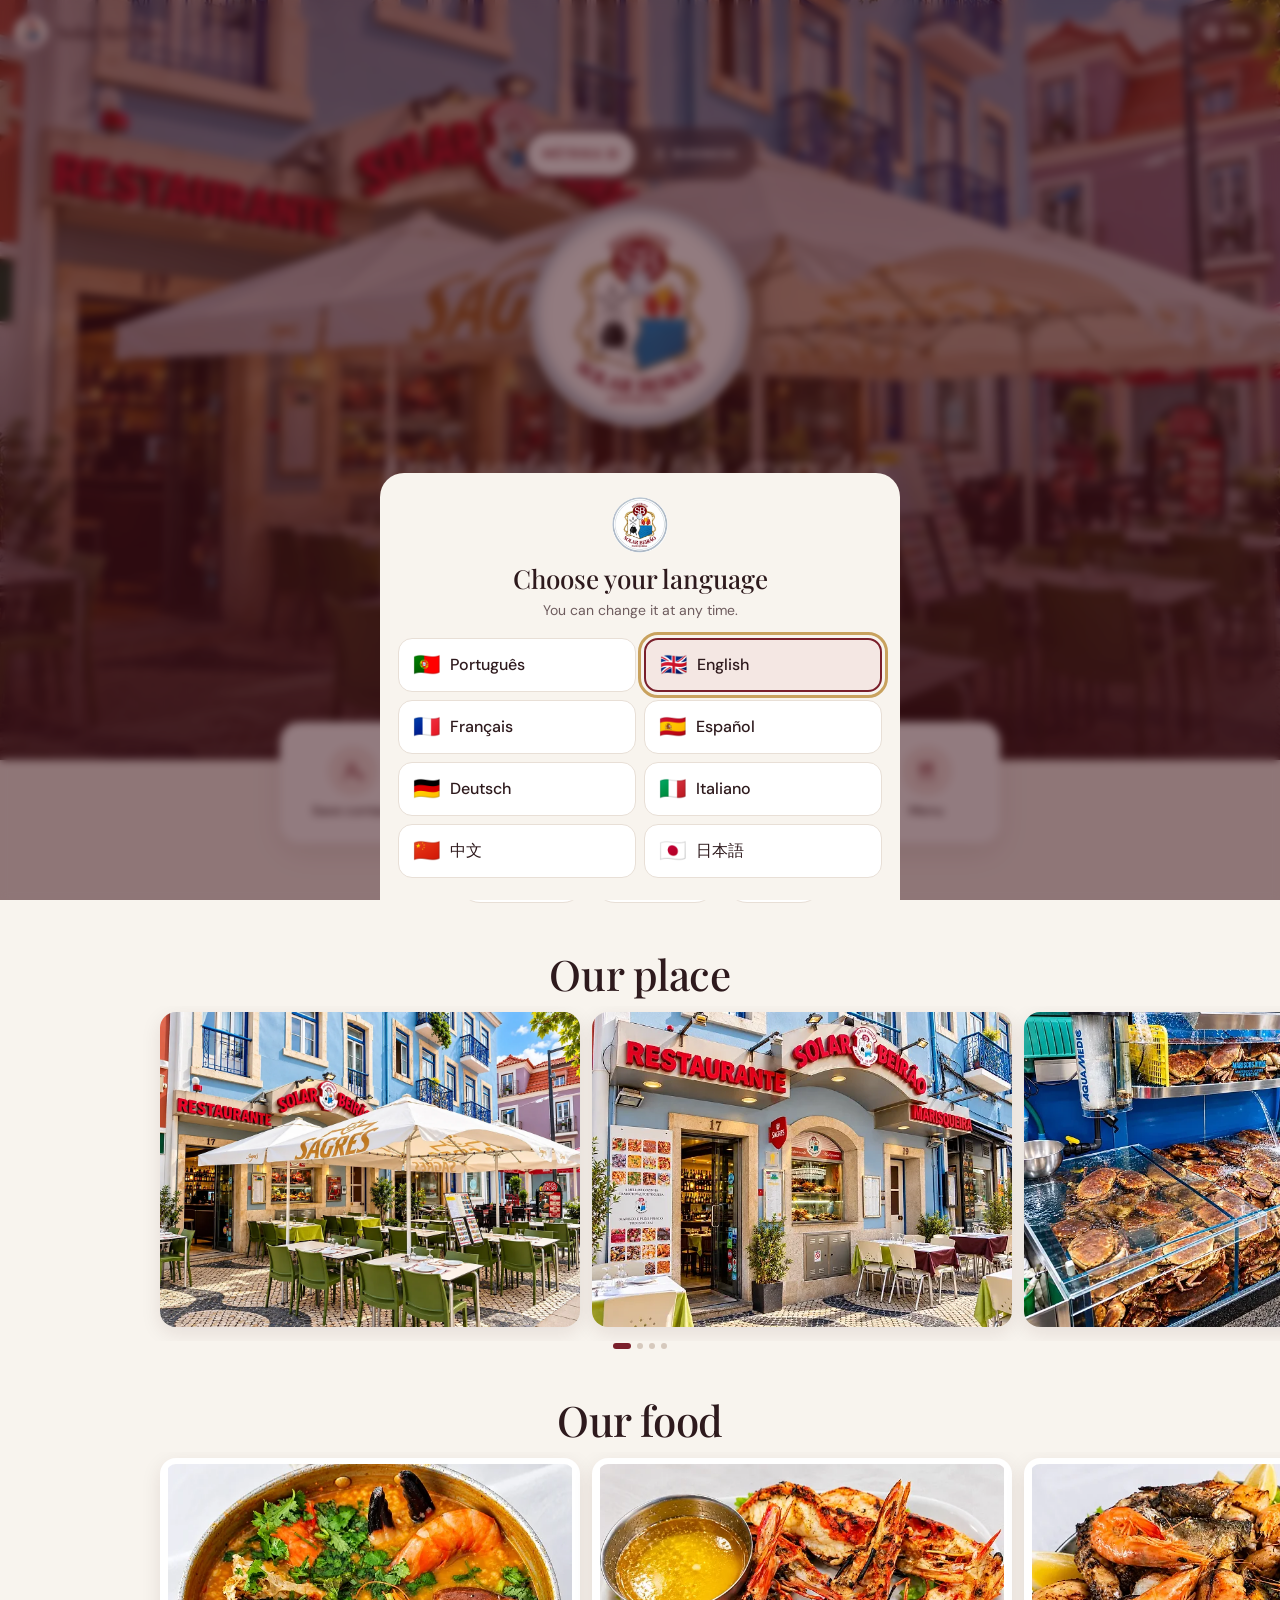
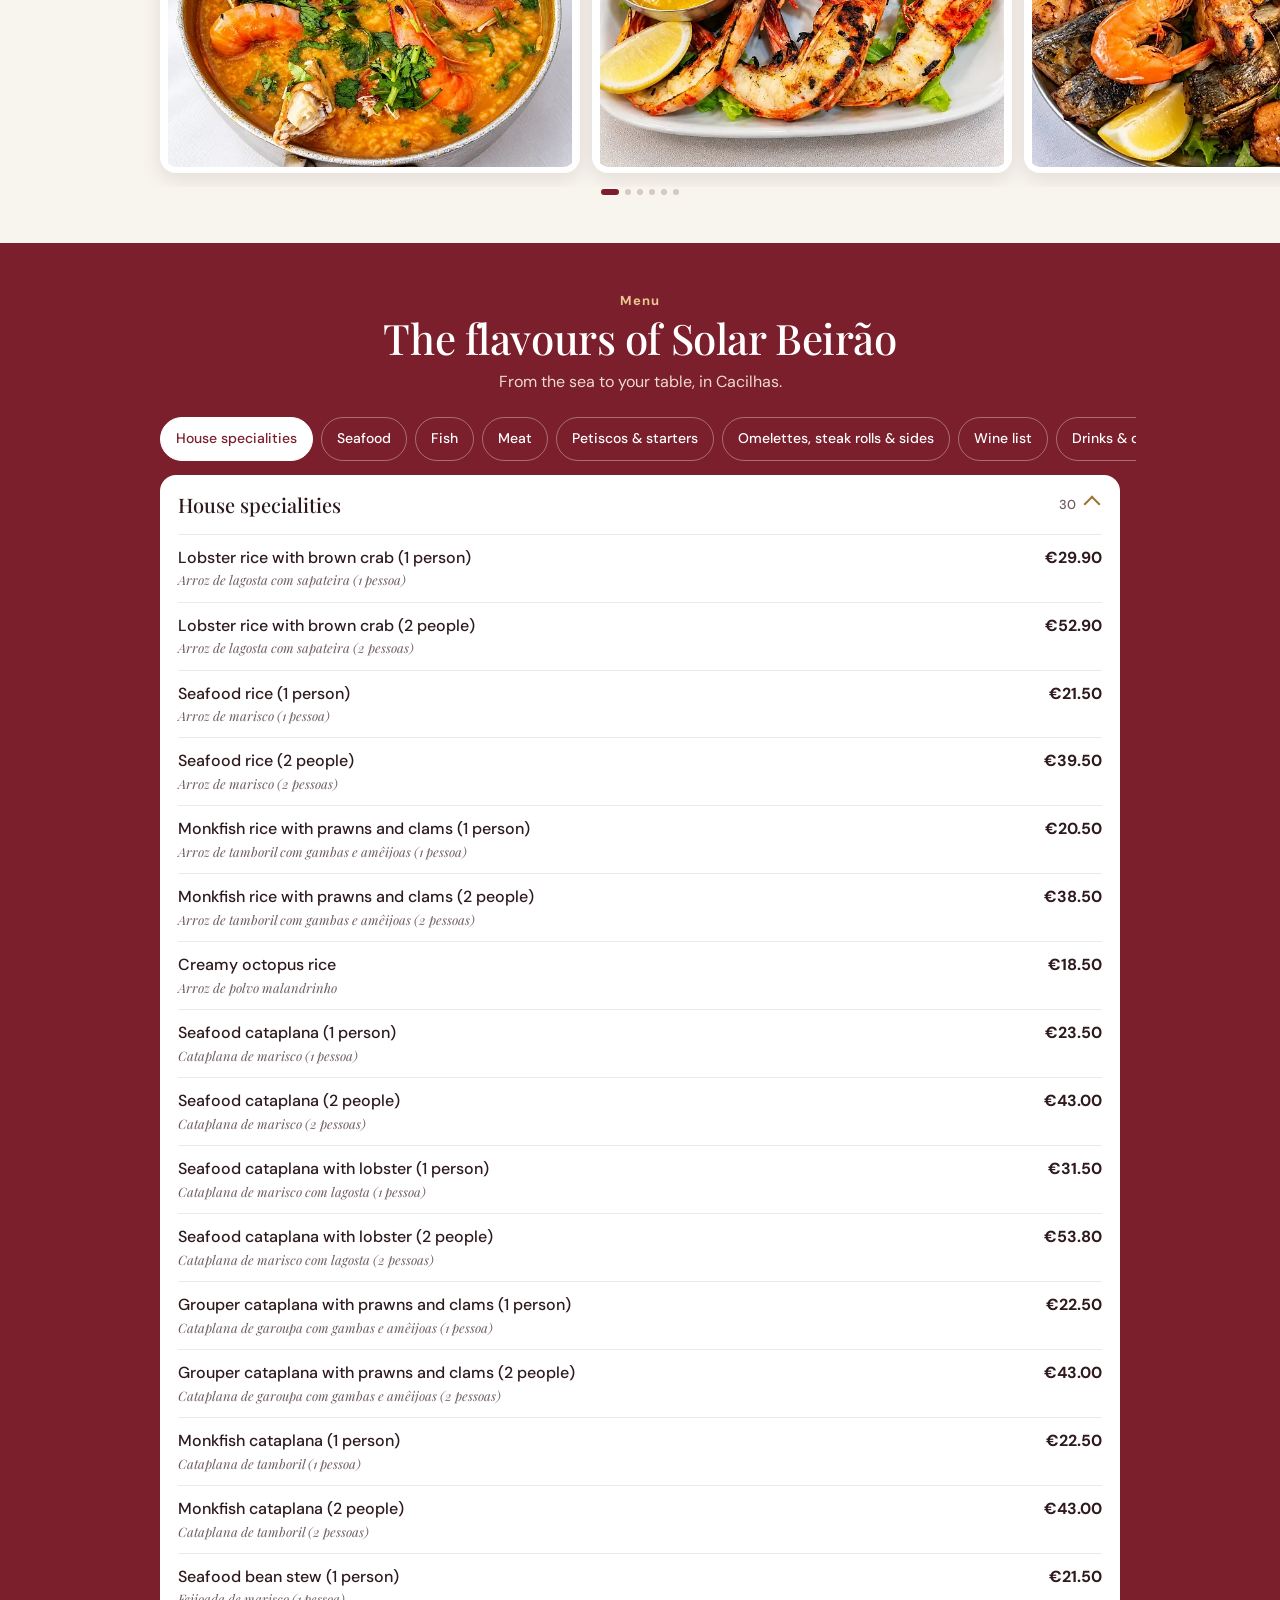
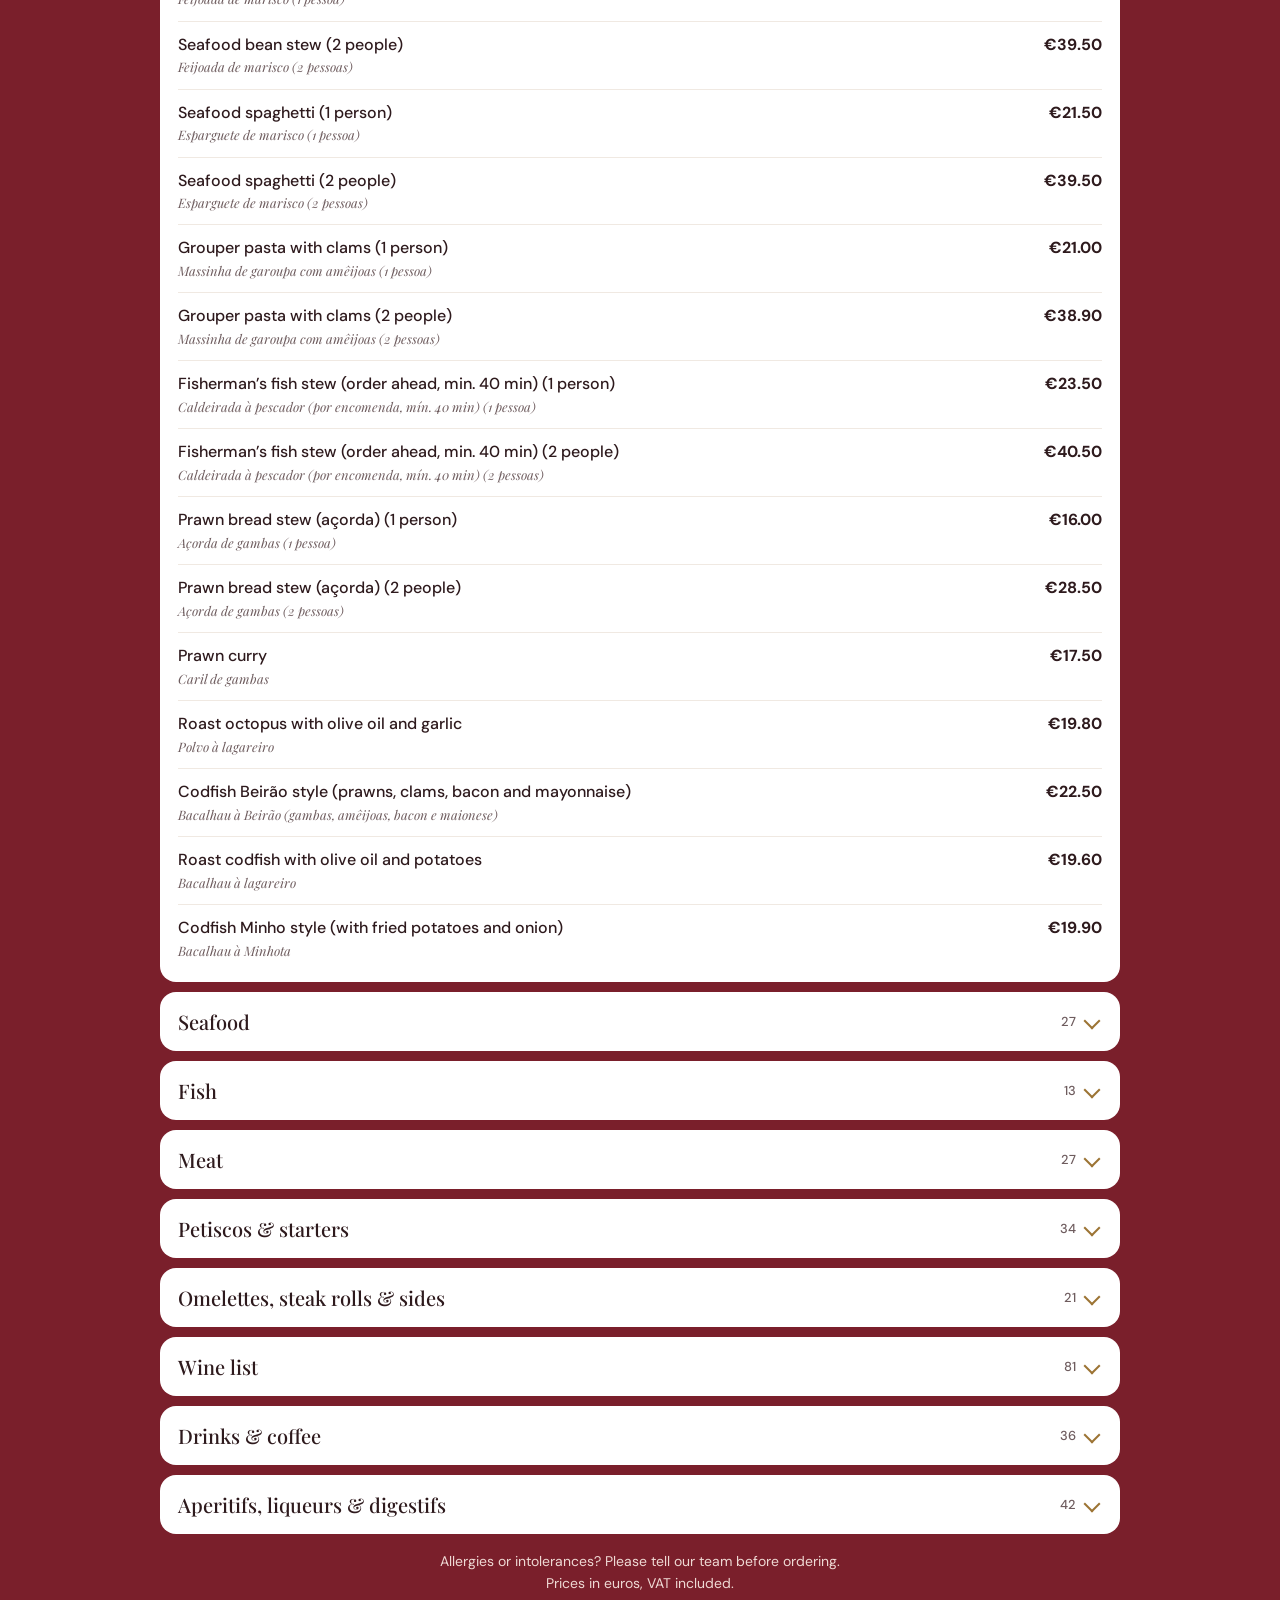
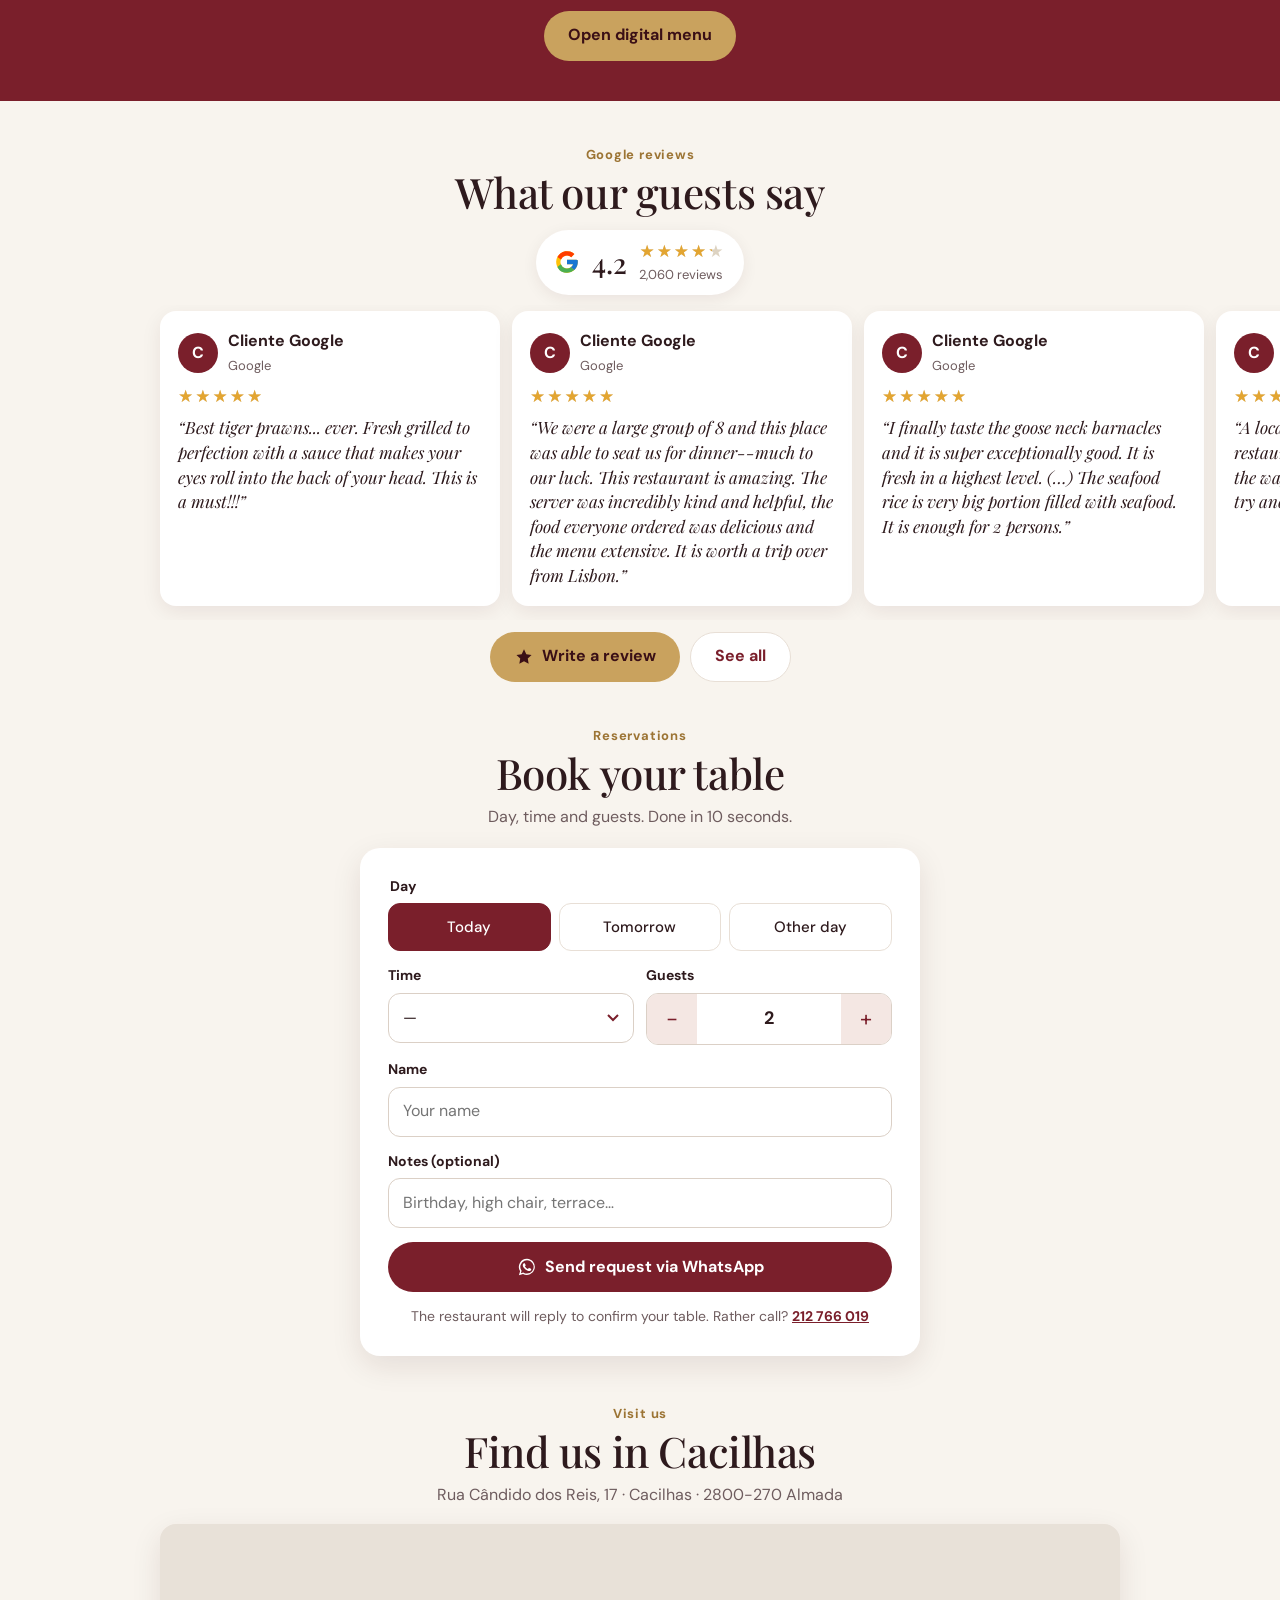
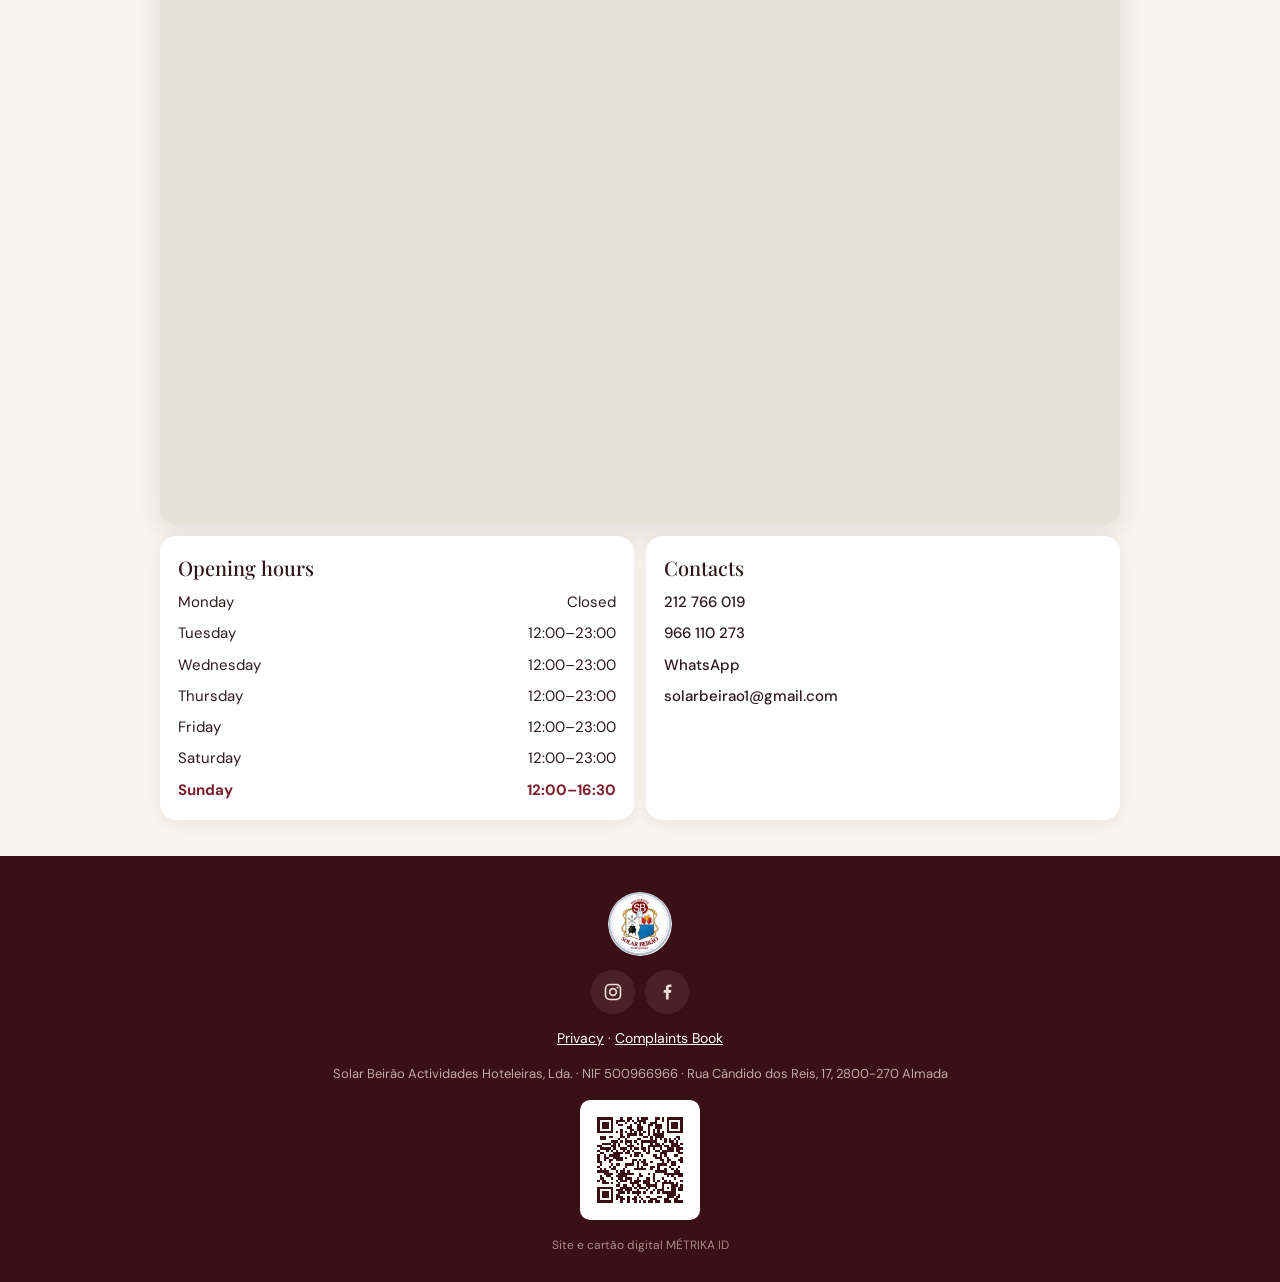
==== index.html @ 70c16598 "MÉTRIKA ID Business final: alergénios validados pelo dono, tradução automática, pro-config, razão so" ====
<!doctype html>
<html lang="pt">
<head>
<meta charset="utf-8">
<meta name="viewport" content="width=device-width,initial-scale=1,viewport-fit=cover">
<meta name="theme-color" content="#7a1f2b">
<title>Solar Beirão Marisqueira · Cacilhas</title>
<meta name="description" content="Solar Beirão Marisqueira em Cacilhas: ementa em 8 línguas, reservas, horário, avaliações e como chegar.">
<link rel="canonical" href="https://solarbeirao-metrikaid.vercel.app/">
<meta name="robots" content="noindex">
<meta property="og:type" content="restaurant.restaurant">
<meta property="og:title" content="Solar Beirão Marisqueira · Cacilhas">
<meta property="og:description" content="Solar Beirão Marisqueira em Cacilhas: ementa em 8 línguas, reservas, horário, avaliações e como chegar.">
<meta property="og:url" content="https://solarbeirao-metrikaid.vercel.app/">
<meta property="og:image" content="https://solarbeirao-metrikaid.vercel.app/og.jpg">
<meta property="og:image:width" content="1200"><meta property="og:image:height" content="630">
<meta name="twitter:card" content="summary_large_image">
<script type="application/ld+json">{"@context":"https://schema.org","@type":"Restaurant","name":"Solar Beirão Marisqueira","url":"https://solarbeirao-metrikaid.vercel.app","image":"https://solarbeirao-metrikaid.vercel.app/og.jpg","logo":"https://solarbeirao-metrikaid.vercel.app/icon-512.png","telephone":"+351212766019","email":"solarbeirao1@gmail.com","servesCuisine":["Portuguese","Seafood"],"priceRange":"€€","address":{"@type":"PostalAddress","streetAddress":"Rua Cândido dos Reis, 17","addressLocality":"Almada","postalCode":"2800-270","addressCountry":"PT"},"geo":{"@type":"GeoCoordinates","latitude":38.6869225,"longitude":-9.1482377},"hasMenu":"https://solarbeirao-metrikaid.vercel.app/#ementa","acceptsReservations":true,"sameAs":["https://www.instagram.com/solarbeirao/","https://www.facebook.com/SolarBeiraoRestaurante/"]}</script>
<link rel="icon" href="favicon-32.png" sizes="32x32">
<link rel="apple-touch-icon" href="apple-touch-icon.png">
<link rel="preload" href="assets/fonts/playfair-display-latin-500-normal.woff2" as="font" type="font/woff2" crossorigin>
<link rel="preload" href="assets/fonts/dm-sans-latin-400-normal.woff2" as="font" type="font/woff2" crossorigin>
<link rel="preload" href="assets/img/espaco-esplanada-1200.webp" as="image" media="(min-width: 641px)">
<link rel="preload" href="assets/img/espaco-esplanada-640.webp" as="image" media="(max-width: 640px)">
<link rel="preconnect" href="https://dnwijjgefcxurdffabyq.supabase.co" crossorigin>
<link rel="stylesheet" href="styles.css">
</head>
<body>
<a class="skip" href="#ementa">Ementa</a>

<header class="topbar" id="topbar">
  <a class="topbar-brand" href="#topo" aria-label="Solar Beirão"><img src="assets/img/logo-200.webp" alt="" width="34" height="34"><span data-bind="nome">Solar Beirão</span></a>
  <button class="lang-btn" id="langBtn" type="button" aria-haspopup="dialog"><svg viewBox="0 0 24 24" aria-hidden="true"><circle cx="12" cy="12" r="9"/><path d="M3 12h18M12 3c2.6 2.6 3.8 5.6 3.8 9S14.6 18.4 12 21M12 3C9.4 5.6 8.2 8.6 8.2 12s1.2 6.4 3.8 9"/></svg><span id="langCode">PT</span></button>
</header>

<main id="topo">
  <section class="hero" id="hero">
    <picture class="hero-bg">
      <source media="(max-width: 640px)" srcset="assets/img/espaco-esplanada-640.webp">
      <img src="assets/img/espaco-esplanada-1200.webp" alt="" fetchpriority="high">
    </picture>
    <div class="hero-in">
      <img class="hero-logo" src="assets/img/logo-400.webp" srcset="assets/img/logo-400.webp 1x, assets/img/logo-600.webp 2x" alt="Solar Beirão Marisqueira" width="200" height="200">
      <h1 class="hero-slogan" data-t-obj="slogan">Marisco e peixe fresco todos os dias.</h1>
      <p class="hero-type" data-t-obj="tipo"></p>
      <p class="status" id="status" hidden></p>
      <div class="hero-cta">
        <a class="btn btn-gold" href="#reservas" data-t="reserve">Reservar mesa</a>
        <a class="btn btn-glass" href="ementa.html" data-menu-link data-t="seeMenu">Ver ementa</a>
      </div>
    </div>
  </section>

  <nav class="actions" id="actions" aria-label="Acesso rápido"></nav>
  <nav class="socials" id="socials" aria-label="Redes"></nav>

  <section class="pro-hoje" id="hoje" hidden aria-live="polite"></section>

  <section class="sec" id="espaco">
    <h2 class="h2" data-t="space">O nosso espaço</h2>
    <div class="rail" data-rail="espaco"></div>
  </section>

  <section class="sec" id="comida">
    <h2 class="h2" data-t="food">A nossa comida</h2>
    <div class="rail rail-food" data-rail="comida"></div>
  </section>

  <section class="menu" id="ementa">
    <div class="wrap">
      <p class="kicker" data-t="menuKicker">Ementa</p>
      <h2 class="h2" id="menuTitle">Os sabores do Solar Beirão</h2>
      <p class="sub" id="menuSub"></p>
      <div class="chips" id="menuChips" role="tablist"></div>
      <div id="menuCats"></div>
      <p class="menu-foot" id="menuFoot"></p>
      <div class="center"><a class="btn btn-gold menu-open" href="ementa.html" data-menu-link><span data-t="openMenu">Abrir ementa digital</span></a></div>
    </div>
  </section>

  <section class="sec" id="avaliacoes">
    <div class="wrap center">
      <p class="kicker" data-t="reviewsKicker">Avaliações Google</p>
      <h2 class="h2" data-t="reviewsTitle">Quem nos visita, conta</h2>
      <div class="score" id="score"></div>
    </div>
    <div class="rail rail-reviews" id="reviews"></div>
    <div class="wrap center row-btns" id="reviewBtns"></div>
  </section>

  <section class="sec" id="reservas">
    <div class="wrap">
      <div class="center">
        <p class="kicker" data-t="bookKicker">Reservas</p>
        <h2 class="h2" data-t="bookTitle">Reserve a sua mesa</h2>
        <p class="sub" data-t="bookSub"></p>
      </div>
      <form class="book" id="book" novalidate>
        <fieldset>
          <legend data-t="date">Dia</legend>
          <div class="seg" id="daySeg"></div>
          <input type="date" id="dayInput" class="field" hidden aria-label="Dia">
        </fieldset>
        <div class="two">
          <label><span data-t="time">Hora</span><select id="timeSel" class="field"></select></label>
          <div class="lbl"><span data-t="people">Pessoas</span>
            <div class="stepper"><button type="button" id="pplMinus" aria-label="−">−</button><output id="ppl">2</output><button type="button" id="pplPlus" aria-label="+">+</button></div>
          </div>
        </div>
        <label><span data-t="name">Nome</span><input id="nameIn" class="field" autocomplete="name" data-ph="namePh"></label>
        <label><span data-t="notes">Notas</span><input id="notesIn" class="field" data-ph="notesPh"></label>
        <p class="err" id="bookErr" role="alert" hidden></p>
        <button class="btn btn-navy btn-block" id="bookSend" type="submit"></button>
        <p class="fine"><span data-t="bookFine"></span> <span data-t="preferCall"></span> <a id="bookCall" href="#"></a></p>
      </form>
    </div>
  </section>

  <section class="sec" id="entregas" hidden>
    <div class="wrap center">
      <h2 class="h2" data-t="delivery">Peça em casa</h2>
      <div class="row-btns" id="deliveryBtns"></div>
    </div>
  </section>

  <section class="visit" id="visitar">
    <div class="wrap">
      <div class="center">
        <p class="kicker" data-t="visitKicker">Visite-nos</p>
        <h2 class="h2" id="visitTitle"></h2>
        <p class="addr" id="addr"></p>
      </div>
      <div class="map"><iframe id="map" title="Google Maps" loading="lazy" referrerpolicy="no-referrer-when-downgrade"></iframe></div>
      <div class="visit-grid">
        <div class="card" id="hoursCard"><h3 data-t="hours">Horário</h3><ul class="hours" id="hours"></ul></div>
        <div class="card"><h3 data-t="contacts">Contactos</h3><ul class="contacts" id="contacts"></ul></div>
      </div>
    </div>
  </section>
</main>

<footer class="foot">
  <img src="assets/img/logo-200.webp" alt="" width="64" height="64" class="foot-logo">
  <div class="foot-social" id="footSocial"></div>
  <p class="foot-links"><a href="privacidade.html" data-t="privacy">Privacidade</a> · <a id="lrLink" target="_blank" rel="noopener" data-t="complaints">Livro de Reclamações</a></p>
  <p class="foot-legal" id="footLegal"></p>
  <img class="foot-qr" src="qr.svg" alt="QR code" width="120" height="120" loading="lazy">
  <p class="credit" id="credit"></p>
</footer>

<nav class="dock" id="dock" aria-label="Ações"></nav>

<div class="sheet" id="langSheet" role="dialog" aria-modal="true" aria-labelledby="langTitle" hidden>
  <div class="sheet-card">
    <img src="assets/img/logo-200.webp" alt="" width="56" height="56">
    <h2 id="langTitle">Escolha o idioma</h2>
    <p id="langSub"></p>
    <div class="lang-grid" id="langGrid"></div>
  </div>
</div>

<div class="toast" id="toast" role="status" aria-live="polite"></div>
<aside class="review-panel" id="reviewPanel" hidden></aside>

<noscript><p class="noscript">Solar Beirão Marisqueira · Rua Cândido dos Reis 17, Cacilhas · <a href="tel:+351212766019">212 766 019</a></p></noscript>
<script src="config.js"></script>
<script src="i18n.js"></script>
<script src="alergenios.js"></script>
  <script src="pro-config.js"></script>
  <script src="pro.js" data-engine="app.js"></script>
</body>
</html>
---- styles.css ----
/* MÉTRIKA ID · Solar Beirão — folha única (motor; só a paleta :root foi ajustada ao brasão) */
@font-face{font-family:"Playfair Display";src:url(assets/fonts/playfair-display-latin-400-normal.woff2) format("woff2");font-weight:400;font-style:normal;font-display:swap}
@font-face{font-family:"Playfair Display";src:url(assets/fonts/playfair-display-latin-500-normal.woff2) format("woff2");font-weight:500;font-style:normal;font-display:swap}
@font-face{font-family:"Playfair Display";src:url(assets/fonts/playfair-display-latin-400-italic.woff2) format("woff2");font-weight:400;font-style:italic;font-display:swap}
@font-face{font-family:"DM Sans";src:url(assets/fonts/dm-sans-latin-400-normal.woff2) format("woff2");font-weight:400;font-display:swap}
@font-face{font-family:"DM Sans";src:url(assets/fonts/dm-sans-latin-500-normal.woff2) format("woff2");font-weight:500;font-display:swap}
@font-face{font-family:"DM Sans";src:url(assets/fonts/dm-sans-latin-700-normal.woff2) format("woff2");font-weight:700;font-display:swap}

:root{
  --navy:#7a1f2b;--deep:#3a0f16;--sand:#f8f4ee;--card:#fff;--line:#e8dfd6;
  --ink:#2e1a1d;--muted:#6e5c5e;--gold:#c9a25e;--gold-d:#9c7434;--sea:#f4e7e3;
  --r:16px;--shadow:0 10px 30px rgba(58,15,22,.10);
  --serif:"Playfair Display",Georgia,"Times New Roman",serif;
  --sans:"DM Sans",system-ui,-apple-system,"Segoe UI","PingFang SC","Hiragino Sans","Noto Sans CJK SC",sans-serif;
  --safe-b:env(safe-area-inset-bottom,0px);
}
*{box-sizing:border-box}
html{scroll-behavior:smooth;-webkit-text-size-adjust:100%}
body{margin:0;background:var(--sand);color:var(--ink);font:16px/1.55 var(--sans);overflow-x:hidden;padding-bottom:calc(76px + var(--safe-b))}
img{max-width:100%;display:block}
a{color:inherit}
button,input,select{font:inherit;color:inherit}
:focus-visible{outline:3px solid var(--gold);outline-offset:3px}
[hidden]{display:none!important}
.skip{position:absolute;left:-9999px}.skip:focus{left:12px;top:12px;z-index:99;background:#fff;padding:8px 12px;border-radius:8px}
.wrap{width:min(100% - 32px,960px);margin-inline:auto}
.center{text-align:center}
.h2{font:500 clamp(28px,6.4vw,42px)/1.12 var(--serif);margin:4px 0 8px;letter-spacing:-.01em}
.kicker{margin:0;font-size:13px;font-weight:700;letter-spacing:.06em;color:var(--gold-d)}
.sub{margin:0 auto 18px;color:var(--muted);max-width:560px}

/* Top bar */
.topbar{position:fixed;inset:0 0 auto;z-index:40;display:flex;align-items:center;justify-content:space-between;gap:12px;padding:calc(10px + env(safe-area-inset-top,0px)) 14px 10px;transition:background .25s,box-shadow .25s}
.topbar-brand{display:flex;align-items:center;gap:9px;text-decoration:none;font:500 18px var(--serif);color:var(--ink);opacity:0;pointer-events:none;transition:opacity .25s}
.topbar-brand img{width:34px;height:34px;border-radius:50%}
.topbar.solid{background:rgba(248,244,238,.94);backdrop-filter:blur(10px);-webkit-backdrop-filter:blur(10px);box-shadow:0 1px 0 var(--line)}
.topbar.solid .topbar-brand{opacity:1;pointer-events:auto}
.lang-btn{display:flex;align-items:center;gap:7px;min-height:44px;padding:0 16px 0 13px;border-radius:999px;border:1px solid rgba(255,255,255,.7);background:rgba(58,15,22,.55);color:#fff;font-weight:700;font-size:15px;letter-spacing:.03em;backdrop-filter:blur(8px);-webkit-backdrop-filter:blur(8px);cursor:pointer;margin-left:auto}
.lang-btn svg{width:19px;height:19px;fill:none;stroke:currentColor;stroke-width:1.7}
.topbar.solid .lang-btn{background:var(--navy);border-color:var(--navy)}

/* Hero */
.hero{position:relative;min-height:min(92svh,760px);display:grid;place-items:center;text-align:center;color:#fff;overflow:hidden;padding:84px 18px 70px}
.hero-bg,.hero-bg img{position:absolute;inset:0;width:100%;height:100%}
.hero-bg img{object-fit:cover;object-position:center 55%;animation:kb 18s ease-out both}
.hero::after{content:"";position:absolute;inset:0;background:linear-gradient(180deg,rgba(58,15,22,.40) 0%,rgba(58,15,22,.28) 40%,rgba(42,10,16,.86) 100%)}
@keyframes kb{from{transform:scale(1.08)}to{transform:scale(1)}}
.hero-in{position:relative;z-index:1;display:flex;flex-direction:column;align-items:center;gap:10px;max-width:640px}
.hero-logo{width:clamp(150px,44vw,220px);height:auto;aspect-ratio:1;border-radius:50%;box-shadow:0 18px 50px rgba(0,0,0,.35)}
.hero-slogan{margin:10px 0 0;font:italic 400 clamp(24px,6.5vw,36px)/1.15 var(--serif);text-shadow:0 2px 16px rgba(0,0,0,.35)}
.hero-type{margin:0;font-size:14px;font-weight:500;letter-spacing:.04em;opacity:.92}
.status{display:inline-flex;align-items:center;gap:8px;margin:6px 0 0;padding:7px 14px;border-radius:999px;background:rgba(255,255,255,.14);border:1px solid rgba(255,255,255,.3);font-size:14px;font-weight:500;backdrop-filter:blur(6px);-webkit-backdrop-filter:blur(6px)}
.status::before{content:"";width:9px;height:9px;border-radius:50%;background:#e0a24c}
.status.open::before{background:#4fd18b;box-shadow:0 0 0 4px rgba(79,209,139,.25)}
.hero-cta{display:flex;flex-wrap:wrap;justify-content:center;gap:10px;margin-top:14px}

/* Buttons */
.btn{display:inline-flex;align-items:center;justify-content:center;gap:8px;min-height:50px;padding:0 24px;border-radius:999px;font-weight:700;font-size:16px;text-decoration:none;border:0;cursor:pointer;transition:transform .15s,background .2s}
.btn:active{transform:scale(.97)}
.btn-gold{background:var(--gold);color:var(--deep)}
.btn-glass{background:rgba(255,255,255,.16);color:#fff;border:1px solid rgba(255,255,255,.55);backdrop-filter:blur(6px);-webkit-backdrop-filter:blur(6px)}
.btn-navy{background:var(--navy);color:#fff}
.btn-line{background:#fff;color:var(--navy);border:1px solid var(--line)}
.btn-block{width:100%}
.btn svg{width:20px;height:20px;flex:none}

/* Quick actions */
.actions{position:relative;z-index:2;width:min(100% - 24px,720px);margin:-38px auto 0;display:grid;grid-template-columns:repeat(4,1fr);gap:4px;padding:14px 8px;background:var(--card);border-radius:20px;box-shadow:var(--shadow)}
.action{display:flex;flex-direction:column;align-items:center;gap:7px;padding:6px 2px;text-decoration:none;font-size:13px;font-weight:500;line-height:1.2;text-align:center;border:0;background:none;cursor:pointer;color:var(--ink)}
.action i{display:grid;place-items:center;width:50px;height:50px;border-radius:50%;background:var(--sea);color:var(--navy)}
.action.gold i{background:#f6ead6;color:var(--gold-d)}
.action svg{width:23px;height:23px}
.socials{display:flex;justify-content:center;flex-wrap:wrap;gap:8px;margin:16px auto 0;padding:0 16px}
.soc{display:inline-flex;align-items:center;gap:8px;min-height:42px;padding:0 15px 0 8px;background:#fff;border:1px solid var(--line);border-radius:999px;text-decoration:none;font-size:14px;font-weight:500}
.soc .ico{width:28px;height:28px;border-radius:8px;display:grid;place-items:center;color:#fff}
.soc .ico svg{width:17px;height:17px}

/* Sections & rails */
.sec{padding:44px 0 0}
.sec>.h2{text-align:center;padding:0 16px}
.rail{display:flex;gap:12px;overflow-x:auto;scroll-snap-type:x mandatory;padding:6px max(16px,calc((100vw - 960px)/2)) 14px;scrollbar-width:none;overscroll-behavior-x:contain;scroll-padding-inline:max(16px,calc((100vw - 960px)/2))}
.rail::-webkit-scrollbar{display:none}
.rail>*{scroll-snap-align:start;flex:0 0 auto}
.rail img{width:min(82vw,420px);aspect-ratio:4/3;object-fit:cover;border-radius:var(--r);background:#ece4da;box-shadow:0 6px 20px rgba(58,15,22,.10)}
.rail-food img{background:#fff;object-fit:contain;padding:6px}
.dots{display:flex;justify-content:center;gap:6px;margin-top:2px}
.dots i{width:6px;height:6px;border-radius:50%;background:#d6c9bd;transition:width .25s,background .25s}
.dots i.on{width:18px;border-radius:4px;background:var(--navy)}

/* Menu */
.menu{margin-top:48px;padding:48px 0 40px;background:var(--navy);color:#fff}
.menu .kicker{color:#e9c98f;text-align:center}
.menu .h2{text-align:center}
.menu .sub{color:#efd9d4;text-align:center}
.chips{display:flex;gap:8px;overflow-x:auto;scrollbar-width:none;padding:4px 2px 14px;margin:0 -16px;padding-inline:16px}
.chips::-webkit-scrollbar{display:none}
.chip{flex:none;min-height:40px;padding:0 15px;border-radius:999px;border:1px solid rgba(255,255,255,.35);background:transparent;color:#fff;font-size:14px;font-weight:500;cursor:pointer;white-space:nowrap}
.chip[aria-selected=true]{background:#fff;color:var(--navy);border-color:#fff}
.cat{background:#fff;color:var(--ink);border-radius:var(--r);margin:0 0 10px;overflow:hidden}
.cat>summary{list-style:none;display:flex;align-items:center;justify-content:space-between;gap:10px;padding:16px 18px;font:500 20px var(--serif);cursor:pointer}
.cat>summary::-webkit-details-marker{display:none}
.cat>summary::after{content:"";width:10px;height:10px;border-right:2px solid var(--gold-d);border-bottom:2px solid var(--gold-d);transform:rotate(45deg);transition:transform .2s;margin-right:4px;flex:none}
.cat[open]>summary::after{transform:rotate(-135deg)}
.cat>summary small{font:500 13px var(--sans);color:var(--muted);margin-left:auto}
.dishes{list-style:none;margin:0;padding:0 18px 10px}
.dish{display:flex;align-items:baseline;gap:10px;padding:11px 0;border-top:1px solid #f0e9e2}
.dish-name{flex:1;min-width:0}
.dish-name b{display:block;font-weight:500;font-size:16px}
.dish-name em{display:block;font-style:italic;font-size:13px;color:var(--muted);font-family:var(--serif)}
.dish-price{font-weight:700;white-space:nowrap;font-variant-numeric:tabular-nums}
.dish-price small{font-weight:500;color:var(--muted)}
.menu-foot{margin:16px 0 0;font-size:14px;color:#efd9d4;text-align:center;line-height:1.6}

/* Reviews */
.score{display:inline-flex;align-items:center;gap:12px;margin:6px 0 10px;padding:10px 18px;background:#fff;border-radius:999px;box-shadow:0 4px 16px rgba(58,15,22,.07)}
.score b{font:500 28px var(--serif)}
.score small{display:block;color:var(--muted);font-size:13px;text-align:left}
.gmark{width:26px;height:26px;flex:none}
.stars{position:relative;display:inline-block;font-size:17px;letter-spacing:2px;line-height:1;color:#ddd3c2}
.stars::before{content:"★★★★★"}
.stars span{position:absolute;inset:0 auto 0 0;overflow:hidden;white-space:nowrap;color:#e3a531}
.stars span::before{content:"★★★★★"}
.review{width:min(80vw,340px);background:#fff;border-radius:var(--r);padding:18px;box-shadow:0 6px 20px rgba(58,15,22,.08);display:flex;flex-direction:column;gap:10px}
.review-top{display:flex;align-items:center;gap:10px}
.avatar{width:40px;height:40px;border-radius:50%;display:grid;place-items:center;background:var(--navy);color:#fff;font-weight:700}
.review-top b{display:block}
.review-top small{color:var(--muted);font-size:13px}
.review p{margin:0;font:italic 400 17px/1.45 var(--serif)}
.row-btns{display:flex;flex-wrap:wrap;justify-content:center;gap:10px;margin-top:12px}

/* Booking */
.book{max-width:560px;margin:0 auto;background:#fff;border-radius:20px;padding:20px;box-shadow:var(--shadow);display:grid;gap:14px}
.book fieldset{border:0;margin:0;padding:0;display:grid;gap:8px}
.book legend,.book label>span,.lbl>span{font-size:14px;font-weight:700;margin-bottom:6px;display:block}
.book label,.lbl{display:block;min-width:0}
.seg{display:grid;grid-template-columns:repeat(3,1fr);gap:8px}
.seg button{min-height:48px;border-radius:12px;border:1px solid var(--line);background:#fff;font-weight:500;font-size:15px;cursor:pointer}
.seg button[aria-pressed=true]{background:var(--navy);border-color:var(--navy);color:#fff}
.two{display:grid;grid-template-columns:1fr 1fr;gap:12px}
.field{display:block;width:100%;min-width:0;min-height:50px;padding:0 14px;border:1px solid #dbd0c6;border-radius:12px;background:#fff;font-size:16px;-webkit-appearance:none;appearance:none}
select.field{background:#fff url("data:image/svg+xml,%3Csvg xmlns='http://www.w3.org/2000/svg' width='12' height='8'%3E%3Cpath d='M1 1l5 5 5-5' fill='none' stroke='%237a1f2b' stroke-width='2'/%3E%3C/svg%3E") no-repeat right 14px center;padding-right:34px}
input[type=date].field{line-height:50px}
.stepper{display:grid;grid-template-columns:50px 1fr 50px;align-items:center;min-height:50px;border:1px solid #dbd0c6;border-radius:12px;overflow:hidden}
.stepper button{height:50px;border:0;background:var(--sea);font-size:22px;color:var(--navy);cursor:pointer}
.stepper output{text-align:center;font-weight:700;font-size:18px}
.err{margin:0;color:#b3412b;font-weight:500;font-size:14px}
.fine{margin:0;text-align:center;color:var(--muted);font-size:14px}
.fine a{font-weight:700;color:var(--navy);white-space:nowrap}

/* Visit */
.visit{padding:48px 0 36px}
.addr{color:var(--muted);margin:0 0 16px}
.map{border-radius:var(--r);overflow:hidden;box-shadow:var(--shadow);background:#e8e1d8;aspect-ratio:16/10}
.map iframe{width:100%;height:100%;border:0;display:block}
.visit-grid{display:grid;grid-template-columns:1fr 1fr;gap:12px;margin-top:12px}
.card{background:#fff;border-radius:var(--r);padding:18px;box-shadow:0 4px 16px rgba(58,15,22,.06)}
.card h3{margin:0 0 10px;font:500 20px var(--serif)}
.hours,.contacts{list-style:none;margin:0;padding:0;display:grid;gap:8px;font-size:15px}
.hours li{display:flex;justify-content:space-between;gap:10px}
.hours li.today{font-weight:700;color:var(--navy)}
.contacts a{text-decoration:none;font-weight:500;word-break:break-word}

/* Footer */
.foot{background:var(--deep);color:#ecdcd8;text-align:center;padding:36px 16px calc(28px + var(--safe-b));font-size:14px}
.foot-logo{width:64px;height:64px;border-radius:50%;margin:0 auto 14px}
.foot-social{display:flex;justify-content:center;gap:10px;margin-bottom:14px}
.foot-social a{width:44px;height:44px;border-radius:50%;display:grid;place-items:center;background:rgba(255,255,255,.08)}
.foot-social svg{width:20px;height:20px}
.foot-links a{color:#fff}
.foot-legal{margin:6px 0;opacity:.75;font-size:13px}
.foot-qr{display:none;margin:16px auto;background:#fff;padding:8px;border-radius:10px}
.credit{margin:14px 0 0;opacity:.6;font-size:12px}

/* Mobile dock */
.dock{position:fixed;left:10px;right:10px;bottom:calc(10px + var(--safe-b));z-index:45;display:grid;grid-template-columns:auto auto 1fr;gap:4px;padding:6px;background:rgba(58,15,22,.94);border-radius:20px;box-shadow:0 12px 30px rgba(0,0,0,.25);backdrop-filter:blur(10px);-webkit-backdrop-filter:blur(10px);transform:translateY(140%);transition:transform .3s}
.dock.show{transform:none}
.dock a{display:flex;align-items:center;justify-content:center;gap:6px;min-height:48px;padding:0 11px;border-radius:14px;white-space:nowrap;font-size:14px!important;color:#fff;text-decoration:none;font-weight:700;font-size:15px}
.dock a svg{width:20px;height:20px}
.dock a.main{background:var(--gold);color:var(--deep)}

/* Language sheet */
.sheet{position:fixed;inset:0;z-index:60;background:rgba(58,15,22,.55);display:flex;align-items:flex-end;justify-content:center;backdrop-filter:blur(4px);-webkit-backdrop-filter:blur(4px);animation:fade .2s}
.sheet-card{width:min(100%,520px);background:var(--sand);border-radius:24px 24px 0 0;padding:24px 18px calc(22px + var(--safe-b));text-align:center;animation:up .3s cubic-bezier(.2,.8,.2,1)}
.sheet-card img{width:56px;height:56px;border-radius:50%;margin:0 auto 8px}
.sheet-card h2{margin:0;font:500 26px var(--serif)}
.sheet-card p{margin:4px 0 16px;color:var(--muted);font-size:14px}
.lang-grid{display:grid;grid-template-columns:1fr 1fr;gap:8px}
.lang-grid button{display:flex;align-items:center;gap:10px;min-height:54px;padding:0 14px;border-radius:14px;border:1px solid var(--line);background:#fff;font-size:16px;font-weight:500;cursor:pointer;text-align:left}
.lang-grid button .f{font-size:22px;line-height:1}
.lang-grid button[aria-current=true]{border:2px solid var(--navy);background:var(--sea)}
@keyframes up{from{transform:translateY(100%)}to{transform:none}}
@keyframes fade{from{opacity:0}to{opacity:1}}

.toast{position:fixed;left:50%;bottom:calc(96px + var(--safe-b));transform:translate(-50%,20px);opacity:0;z-index:70;background:var(--deep);color:#fff;padding:10px 18px;border-radius:999px;font-size:14px;font-weight:500;transition:.25s;pointer-events:none}
.toast.show{opacity:1;transform:translate(-50%,0)}
.noscript{padding:20px;text-align:center}

/* Review mode (?rever=1) */
.rv-mark{outline:2px dashed #d9822b!important;outline-offset:4px;position:relative}
.rv-tag{display:inline-block;margin:4px 0;padding:2px 8px;border-radius:6px;background:#fff1df;color:#9a5410;font:700 11px var(--sans);letter-spacing:.02em}
.rv-box{border:2px dashed #d9822b;border-radius:var(--r);padding:16px;text-align:center;color:#9a5410;background:#fff8ee;font-size:14px;margin:10px 0}
.review-panel{position:fixed;right:10px;top:70px;z-index:80;width:min(320px,calc(100% - 20px));background:#fff;border:2px solid #d9822b;border-radius:14px;box-shadow:var(--shadow);font-size:14px}
.review-panel summary{padding:10px 14px;font-weight:700;cursor:pointer;color:#9a5410}
.review-panel ul{margin:0;padding:0 14px 12px 30px;display:grid;gap:4px}

@media (min-width:760px){
  body{padding-bottom:0}
  .dock{display:none}
  .actions{grid-template-columns:repeat(4,1fr);padding:18px}
  .rail img{width:420px}
  .foot-qr{display:block}
  .book{padding:28px}
}
@media (max-width:380px){
  .action{font-size:12px}.action i{width:44px;height:44px}
  .visit-grid{grid-template-columns:1fr}
}
@media (max-width:560px){.visit-grid{grid-template-columns:1fr}}
@media (prefers-reduced-motion:reduce){html{scroll-behavior:auto}.hero-bg img{animation:none}*{transition:none!important;animation:none!important}}

/* Ementa digital (ementa.html) */
.menu-open{margin-top:16px}
.em-body{background:var(--sand)}
.em-head{position:sticky;top:0;z-index:30;background:rgba(248,244,238,.96);backdrop-filter:blur(10px);-webkit-backdrop-filter:blur(10px);box-shadow:0 1px 0 var(--line);padding-top:env(safe-area-inset-top,0px)}
.em-bar{display:flex;align-items:center;justify-content:space-between;gap:10px;padding:10px 14px 8px;max-width:760px;margin:0 auto}
.em-back{display:flex;align-items:center;gap:10px;text-decoration:none;min-width:0}
.em-back img{width:38px;height:38px;border-radius:50%;flex:none}
.em-back b{display:block;font:500 18px/1.1 var(--serif)}
.em-back small{display:block;font-size:13px;color:var(--muted)}
.em-head .lang-btn{background:var(--navy);border-color:var(--navy)}
.em-search{display:flex;align-items:center;gap:8px;margin:0 auto 8px;max-width:732px;width:calc(100% - 28px);background:#fff;border:1px solid var(--line);border-radius:14px;padding:0 12px}
.em-search svg{width:18px;height:18px;fill:none;stroke:var(--muted);stroke-width:2;flex:none}
.em-search input{flex:1;min-width:0;min-height:44px;border:0;background:transparent;font-size:16px;outline:none}
.em-tabs{display:flex;gap:6px;overflow-x:auto;scrollbar-width:none;padding:0 14px 10px;max-width:760px;margin:0 auto}
.em-tabs::-webkit-scrollbar{display:none}
.em-tabs a{flex:none;min-height:38px;display:flex;align-items:center;padding:0 14px;border-radius:999px;border:1px solid var(--line);background:#fff;text-decoration:none;font-size:14px;font-weight:500;white-space:nowrap}
.em-tabs a.on{background:var(--navy);border-color:var(--navy);color:#fff}
.em-main{max-width:760px;margin:0 auto;padding:18px 14px 20px}
.em-intro{text-align:center;padding:6px 0 10px}
.em-cat{scroll-margin-top:150px;margin-bottom:22px}
.em-cat h2{display:flex;align-items:baseline;justify-content:space-between;gap:10px;margin:0 0 8px;padding:0 4px;font:500 25px/1.2 var(--serif);color:var(--navy)}
.em-cat h2 small{font:500 13px var(--sans);color:var(--muted);white-space:nowrap}
.em-cat ul{list-style:none;margin:0;padding:4px 16px;background:#fff;border-radius:var(--r);box-shadow:0 4px 16px rgba(58,15,22,.06)}
.em-dish{display:flex;align-items:baseline;gap:12px;padding:14px 0;border-top:1px solid #f0e9e2}
.em-dish:first-child{border-top:0}
.em-dish div{flex:1;min-width:0}
.em-dish b{display:block;font-weight:500;font-size:17px;line-height:1.35}
.em-dish em{display:block;font:italic 14px var(--serif);color:var(--muted);margin-top:2px}
.em-price{font-weight:700;font-size:16px;white-space:nowrap;font-variant-numeric:tabular-nums;color:var(--navy)}
.em-price small{font-weight:500;color:var(--muted)}
.em-empty{text-align:center;color:var(--muted);padding:30px 0}
.em-foot{text-align:center;color:var(--muted);font-size:14px;line-height:1.6;margin:8px 0 0}
@media (min-width:760px){.em-dock{display:grid!important;left:50%;right:auto;width:520px;transform:translateX(-50%)}.em-body{padding-bottom:90px}}

/* MÉTRIKA ID 10/10 · áreas de toque ≥44 px */
.chip,.soc,.em-tabs a{min-height:44px}
.topbar-brand{min-height:44px}
.em-back{min-height:44px}
.hero-slogan{font-weight:400}
.actions{grid-template-columns:repeat(3,1fr);row-gap:10px}
@media (min-width:760px){.actions{grid-template-columns:repeat(6,1fr)}}

/* Alergénios validados pelo restaurante */
.al{display:flex;flex-wrap:wrap;gap:4px;margin-top:5px}
.al i{font-style:normal;font-size:11px;font-weight:700;line-height:1;padding:4px 8px;border-radius:99px;background:rgba(122,31,43,.08);color:var(--navy,#7a1f2b);letter-spacing:.01em}
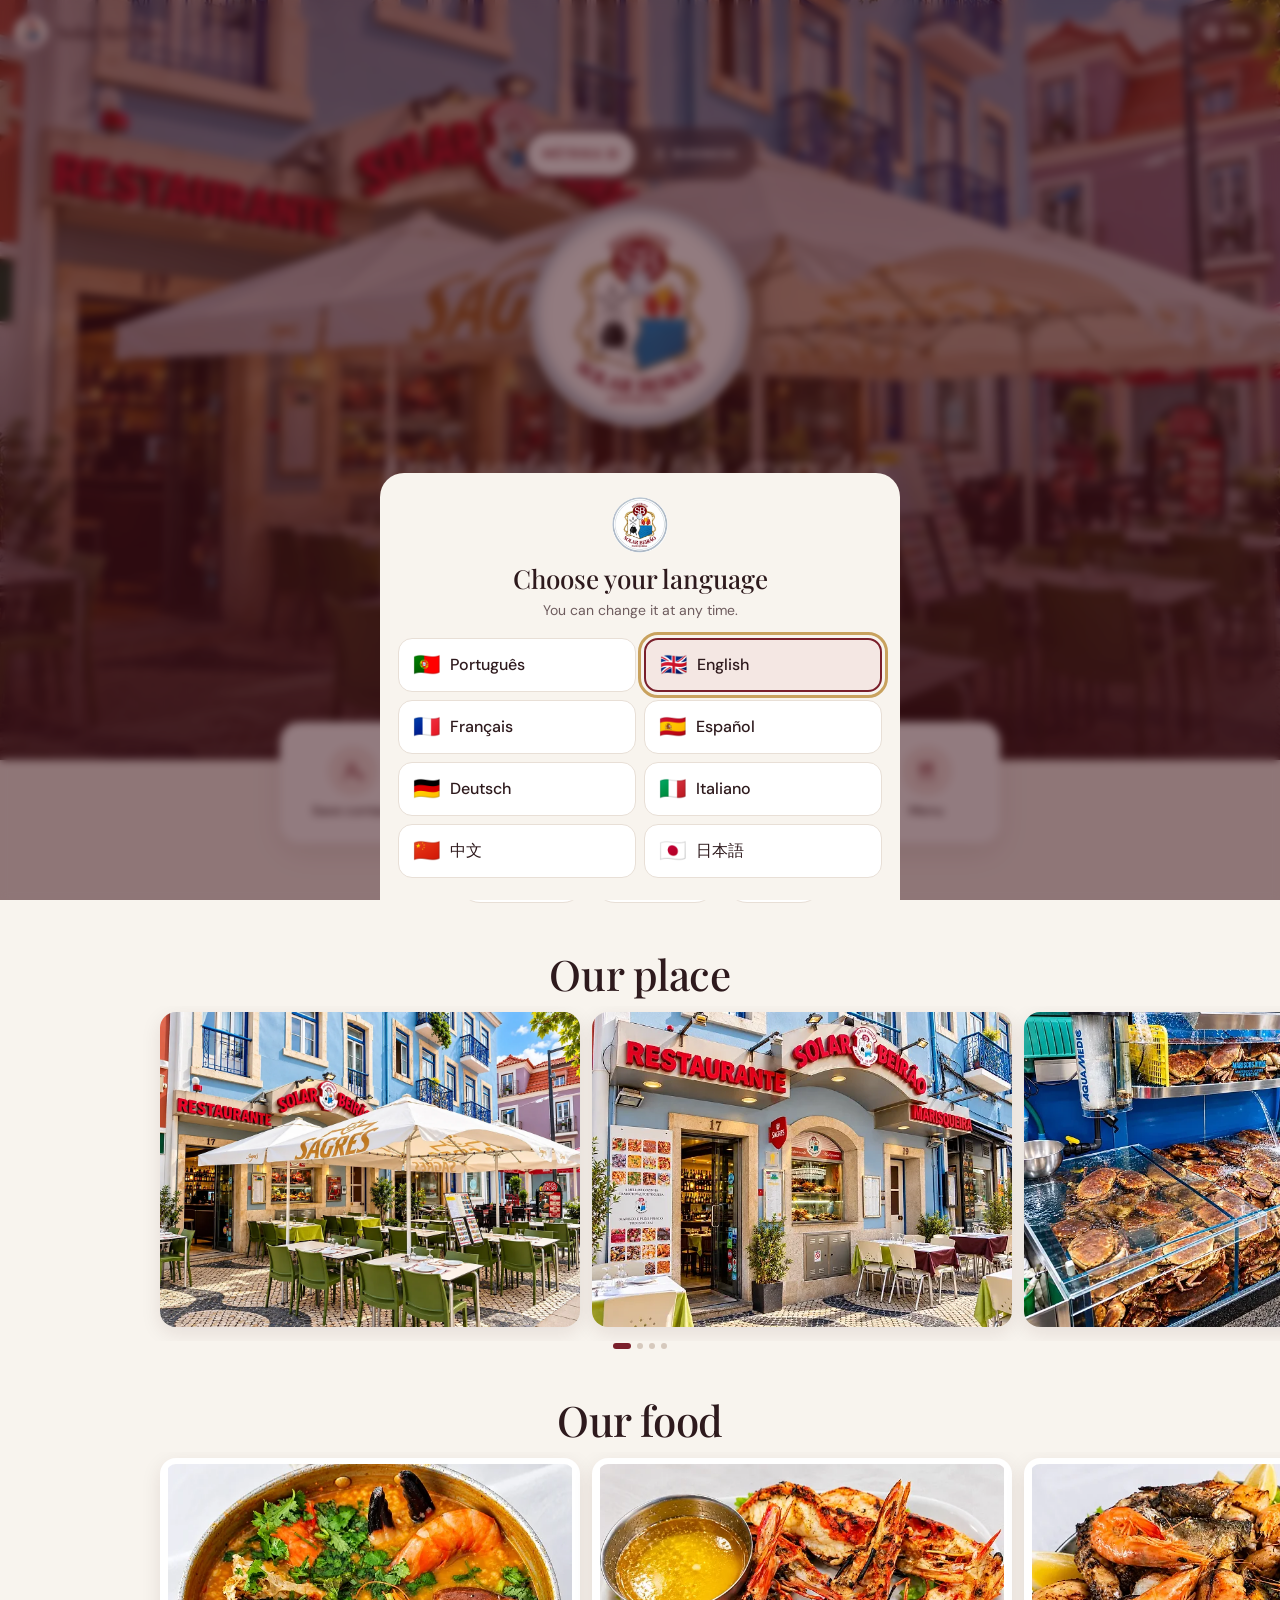
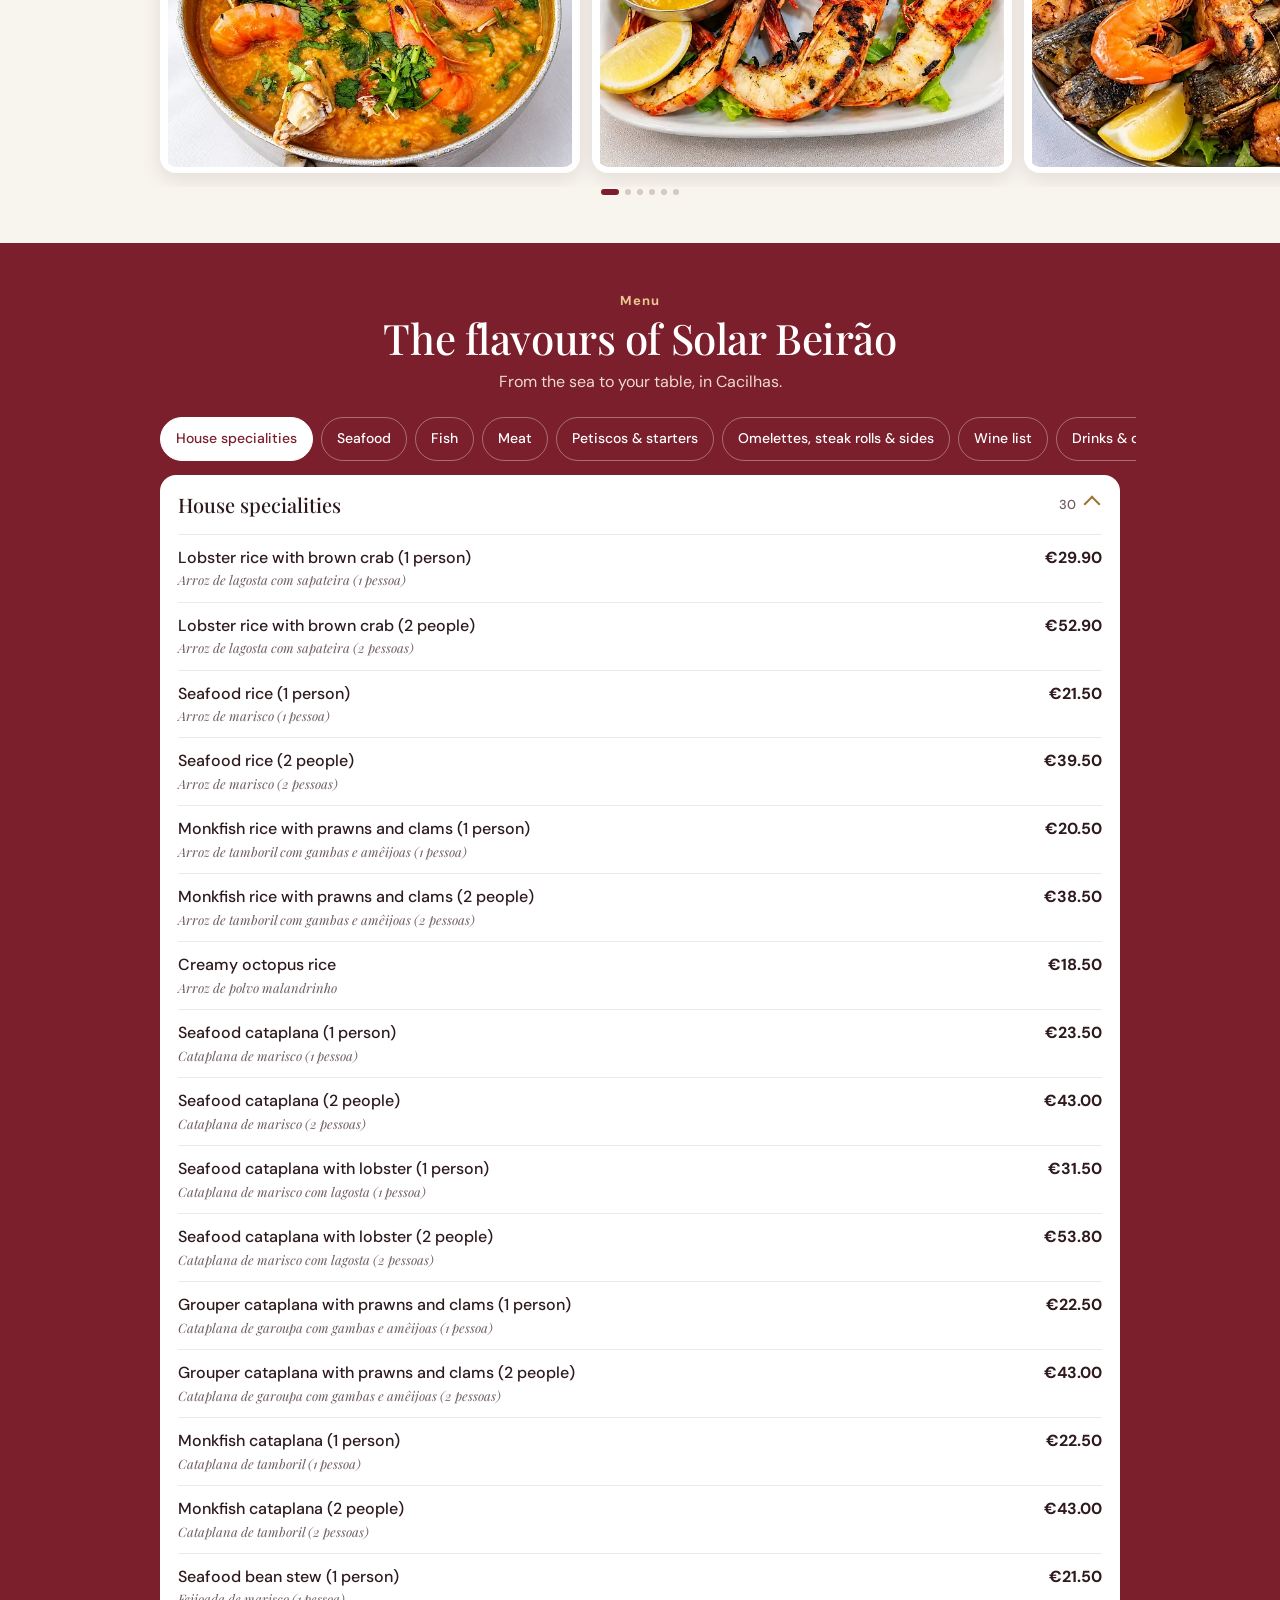
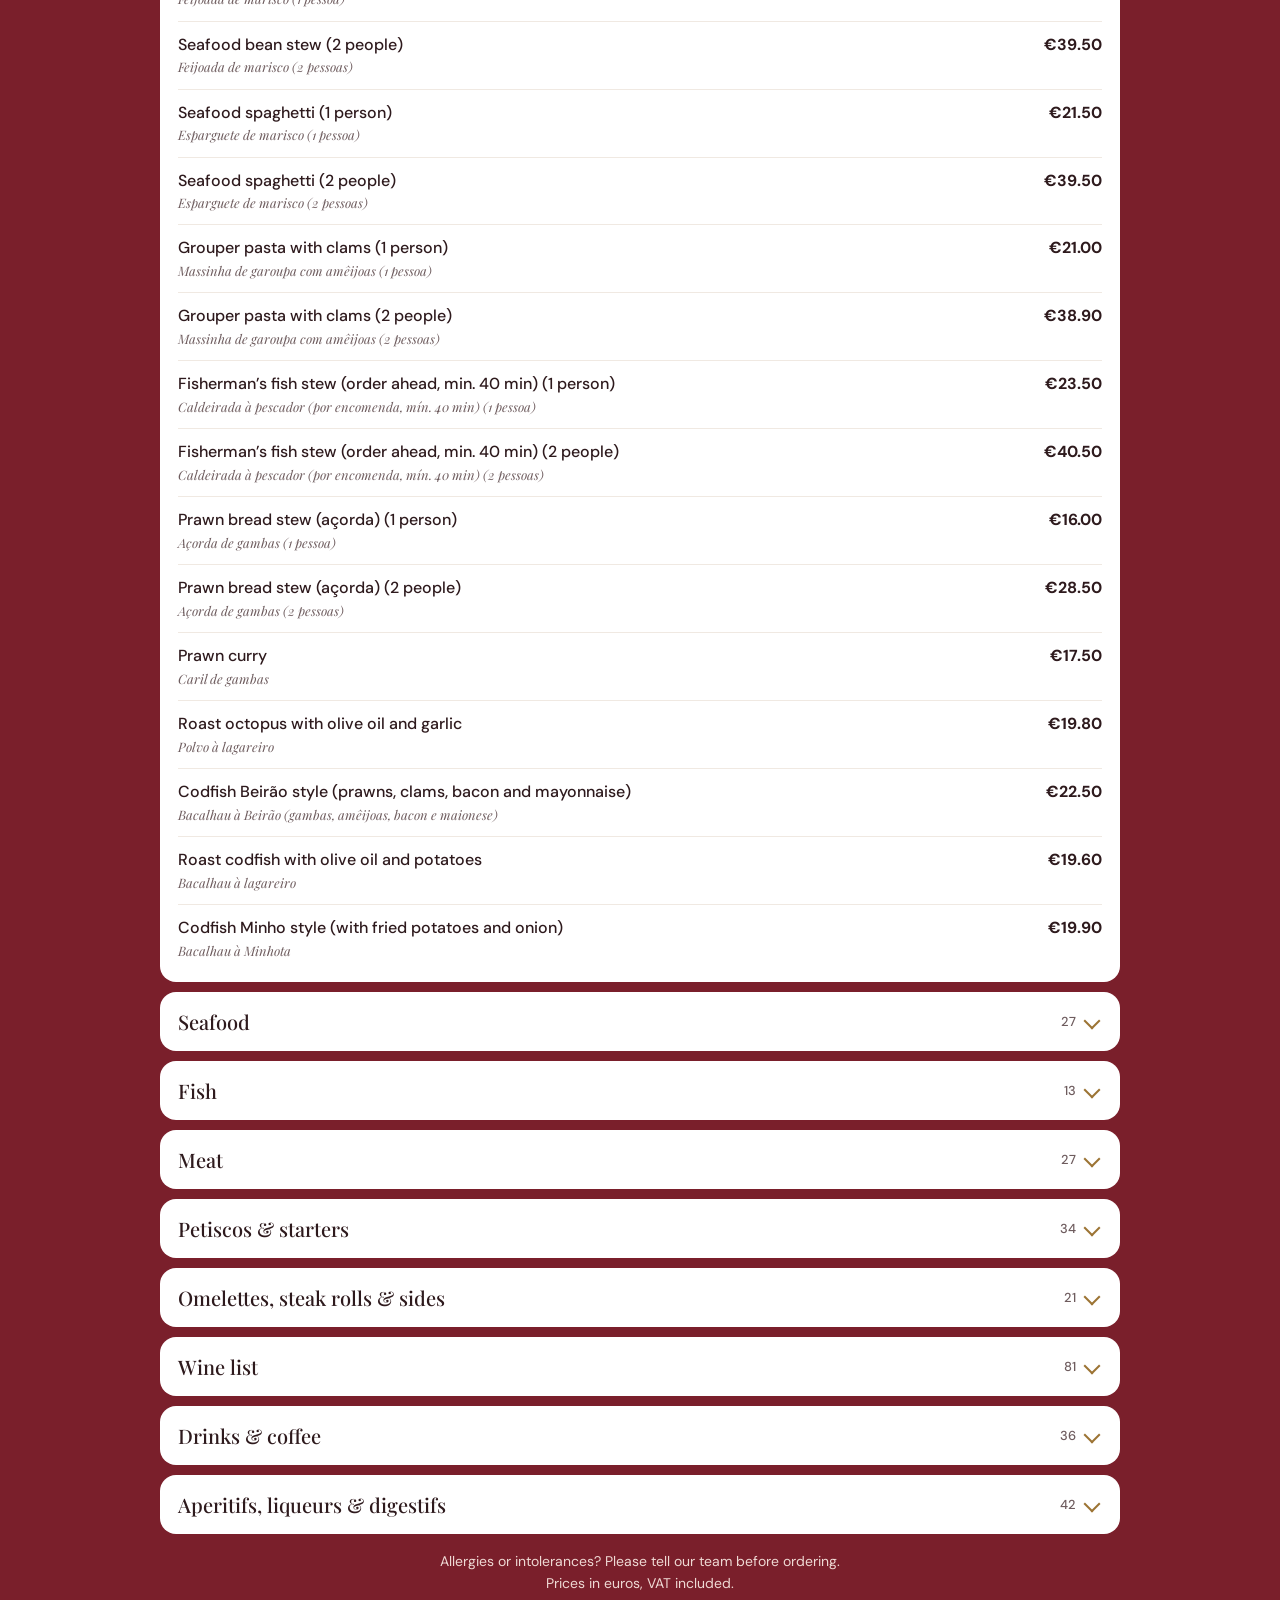
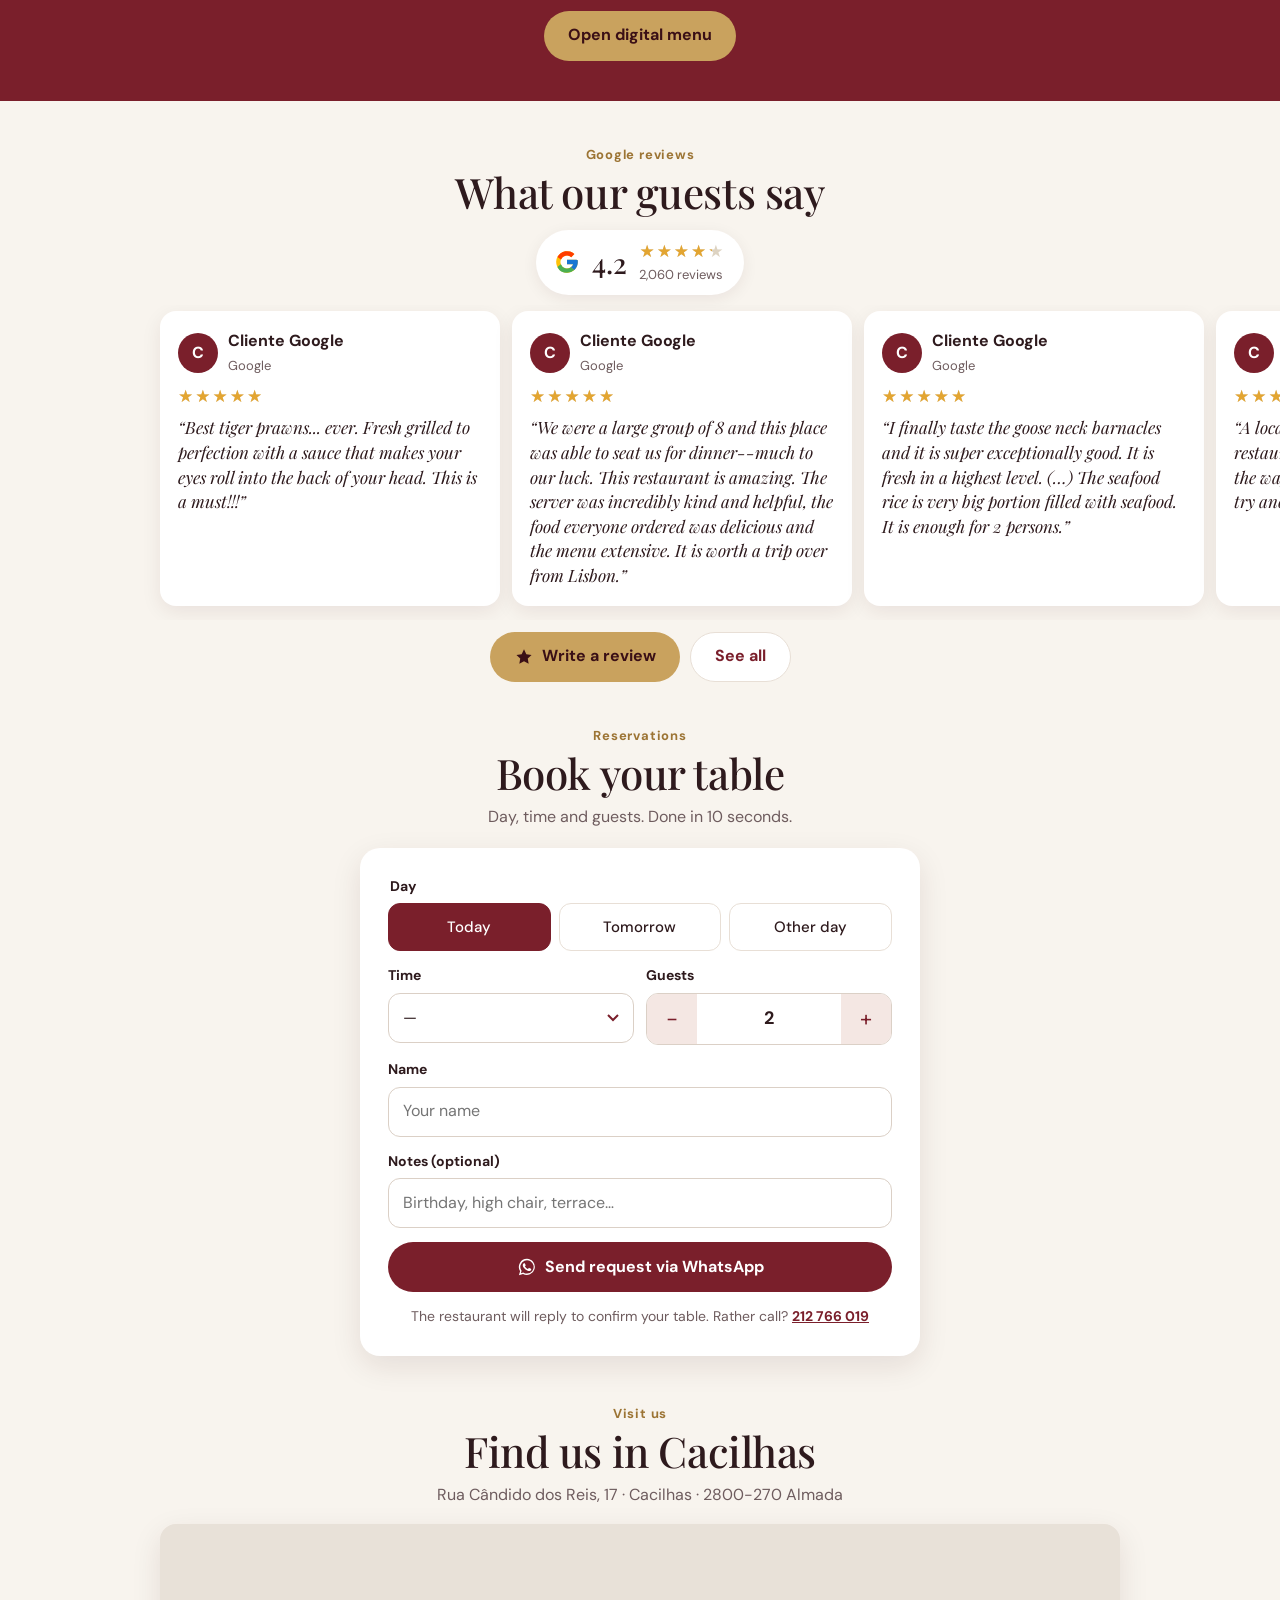
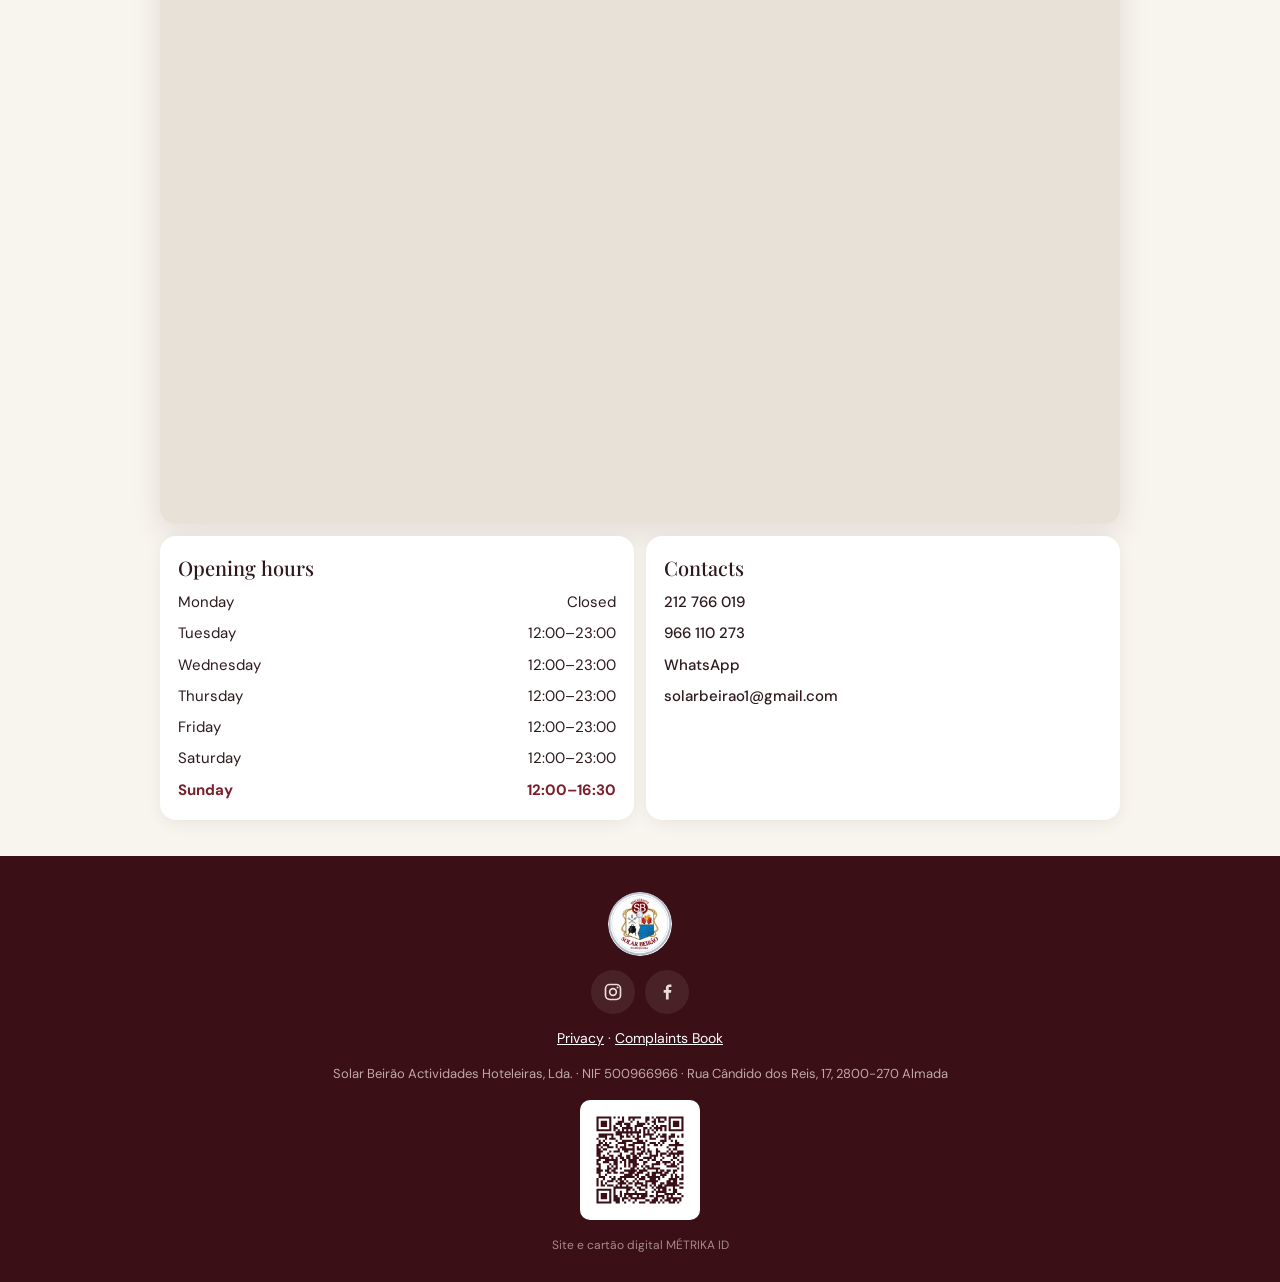
==== commit 9320f1a9: "URL final solarbeiraometrikaidbusinessfinal.vercel.app + QR regenerados Co-Authored-By: Claude Sonne" ====
--- a/index.html
+++ b/index.html
@@ -6,16 +6,16 @@
 <meta name="theme-color" content="#7a1f2b">
 <title>Solar Beirão Marisqueira · Cacilhas</title>
 <meta name="description" content="Solar Beirão Marisqueira em Cacilhas: ementa em 8 línguas, reservas, horário, avaliações e como chegar.">
-<link rel="canonical" href="https://solarbeirao-metrikaid.vercel.app/">
+<link rel="canonical" href="https://solarbeiraometrikaidbusinessfinal.vercel.app/">
 <meta name="robots" content="noindex">
 <meta property="og:type" content="restaurant.restaurant">
 <meta property="og:title" content="Solar Beirão Marisqueira · Cacilhas">
 <meta property="og:description" content="Solar Beirão Marisqueira em Cacilhas: ementa em 8 línguas, reservas, horário, avaliações e como chegar.">
-<meta property="og:url" content="https://solarbeirao-metrikaid.vercel.app/">
-<meta property="og:image" content="https://solarbeirao-metrikaid.vercel.app/og.jpg">
+<meta property="og:url" content="https://solarbeiraometrikaidbusinessfinal.vercel.app/">
+<meta property="og:image" content="https://solarbeiraometrikaidbusinessfinal.vercel.app/og.jpg">
 <meta property="og:image:width" content="1200"><meta property="og:image:height" content="630">
 <meta name="twitter:card" content="summary_large_image">
-<script type="application/ld+json">{"@context":"https://schema.org","@type":"Restaurant","name":"Solar Beirão Marisqueira","url":"https://solarbeirao-metrikaid.vercel.app","image":"https://solarbeirao-metrikaid.vercel.app/og.jpg","logo":"https://solarbeirao-metrikaid.vercel.app/icon-512.png","telephone":"+351212766019","email":"solarbeirao1@gmail.com","servesCuisine":["Portuguese","Seafood"],"priceRange":"€€","address":{"@type":"PostalAddress","streetAddress":"Rua Cândido dos Reis, 17","addressLocality":"Almada","postalCode":"2800-270","addressCountry":"PT"},"geo":{"@type":"GeoCoordinates","latitude":38.6869225,"longitude":-9.1482377},"hasMenu":"https://solarbeirao-metrikaid.vercel.app/#ementa","acceptsReservations":true,"sameAs":["https://www.instagram.com/solarbeirao/","https://www.facebook.com/SolarBeiraoRestaurante/"]}</script>
+<script type="application/ld+json">{"@context":"https://schema.org","@type":"Restaurant","name":"Solar Beirão Marisqueira","url":"https://solarbeiraometrikaidbusinessfinal.vercel.app","image":"https://solarbeiraometrikaidbusinessfinal.vercel.app/og.jpg","logo":"https://solarbeiraometrikaidbusinessfinal.vercel.app/icon-512.png","telephone":"+351212766019","email":"solarbeirao1@gmail.com","servesCuisine":["Portuguese","Seafood"],"priceRange":"€€","address":{"@type":"PostalAddress","streetAddress":"Rua Cândido dos Reis, 17","addressLocality":"Almada","postalCode":"2800-270","addressCountry":"PT"},"geo":{"@type":"GeoCoordinates","latitude":38.6869225,"longitude":-9.1482377},"hasMenu":"https://solarbeiraometrikaidbusinessfinal.vercel.app/#ementa","acceptsReservations":true,"sameAs":["https://www.instagram.com/solarbeirao/","https://www.facebook.com/SolarBeiraoRestaurante/"]}</script>
 <link rel="icon" href="favicon-32.png" sizes="32x32">
 <link rel="apple-touch-icon" href="apple-touch-icon.png">
 <link rel="preload" href="assets/fonts/playfair-display-latin-500-normal.woff2" as="font" type="font/woff2" crossorigin>
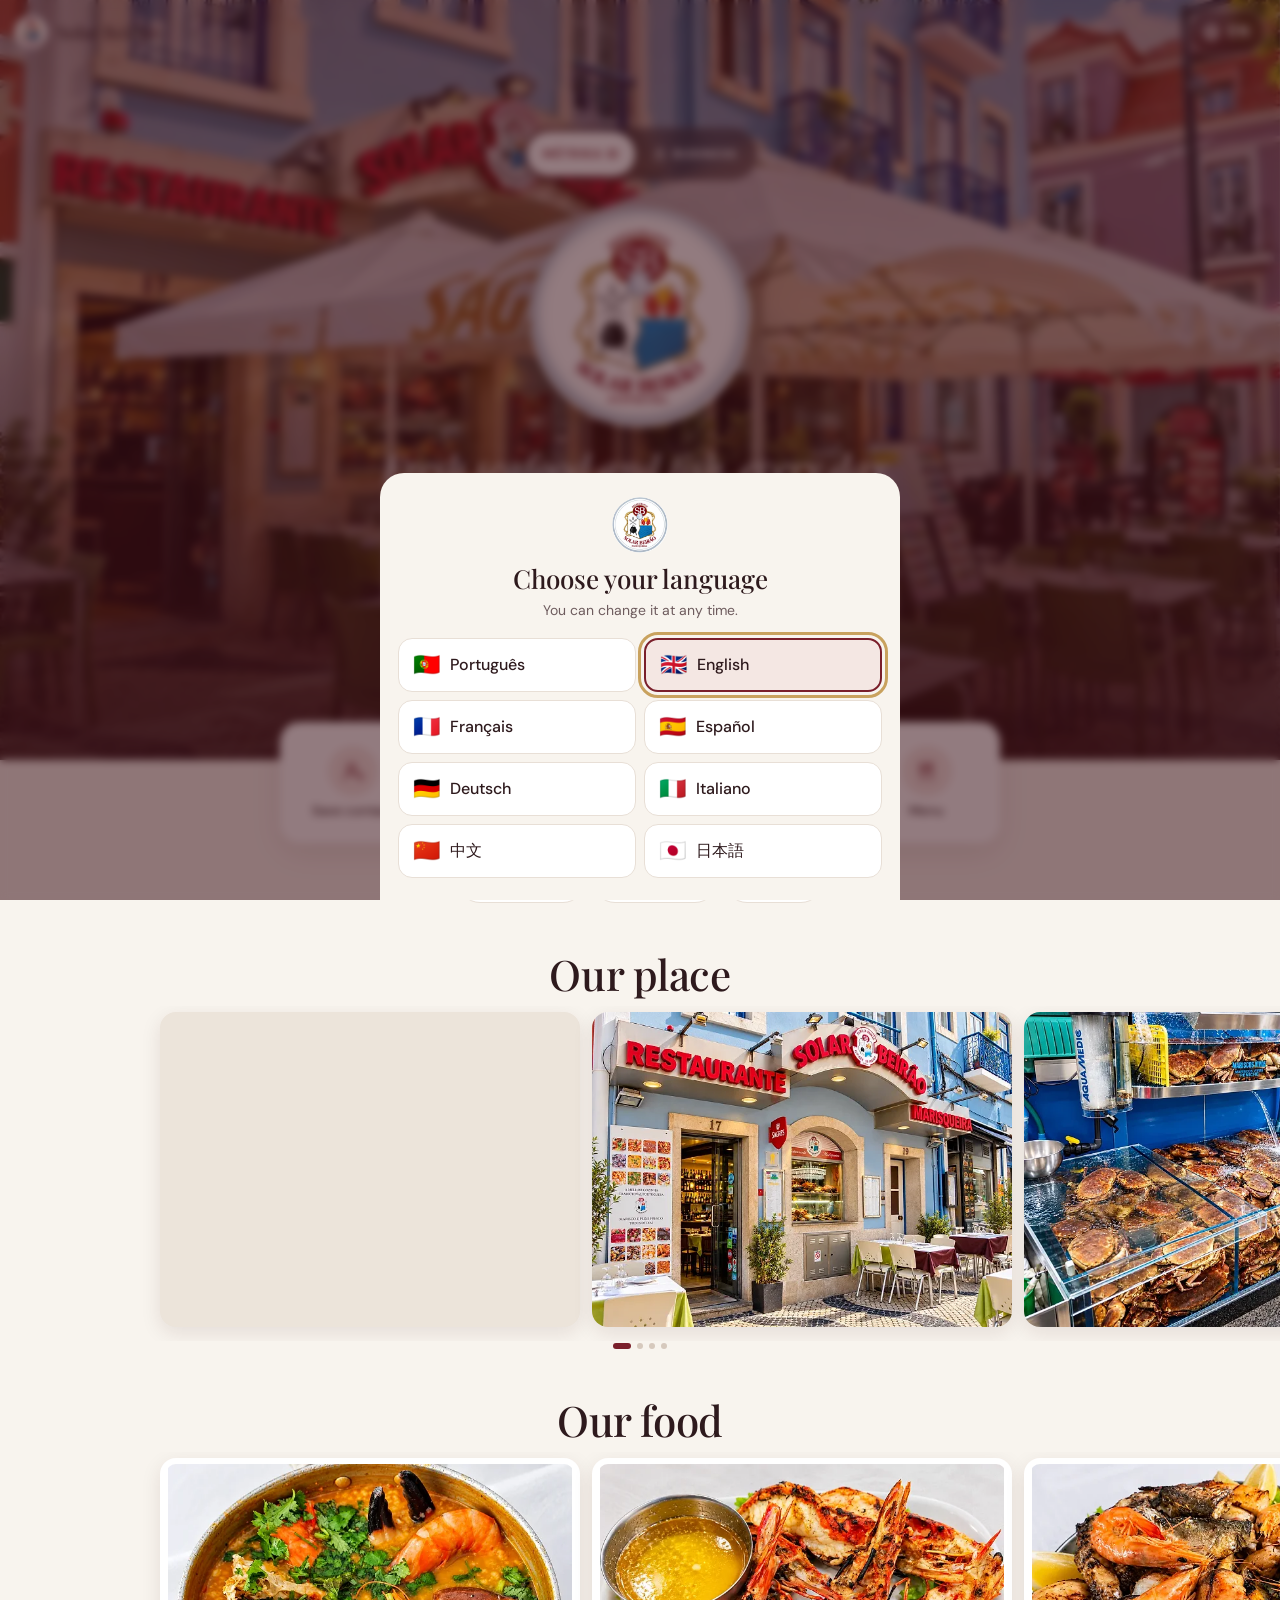
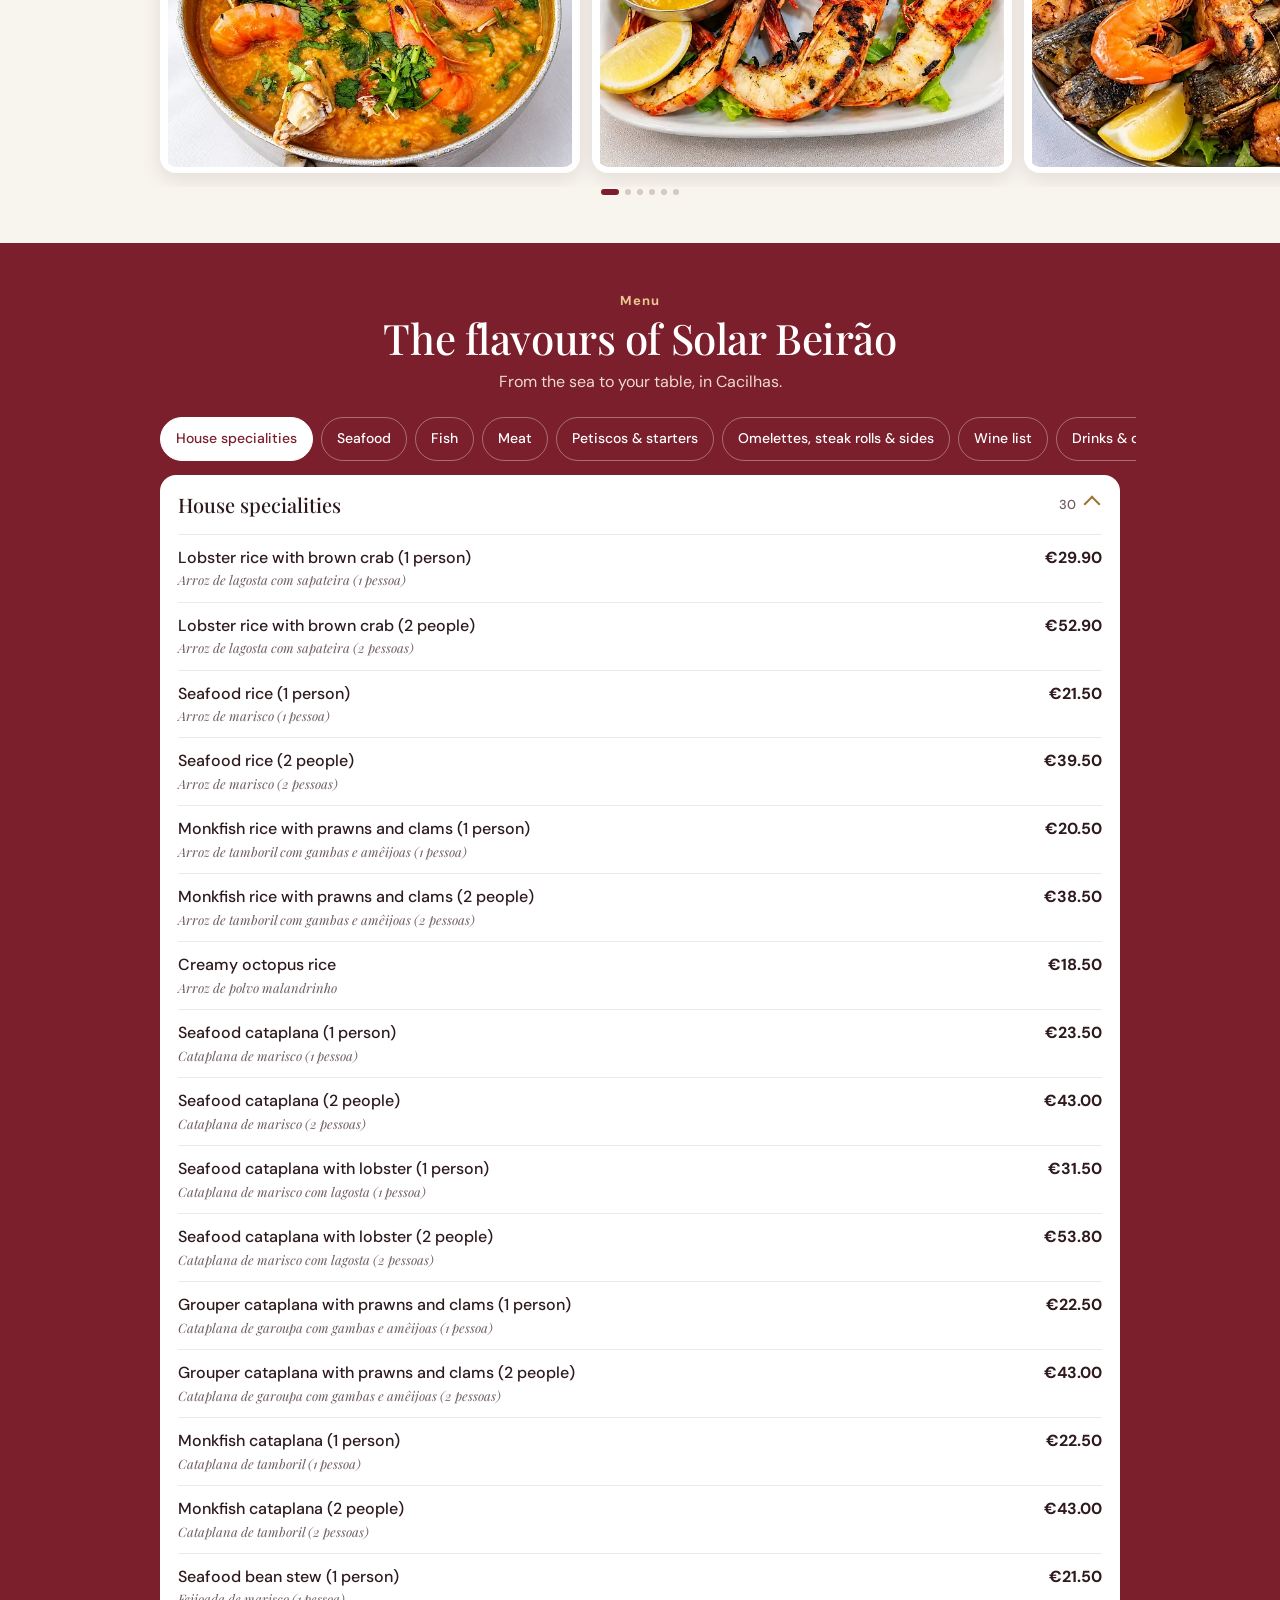
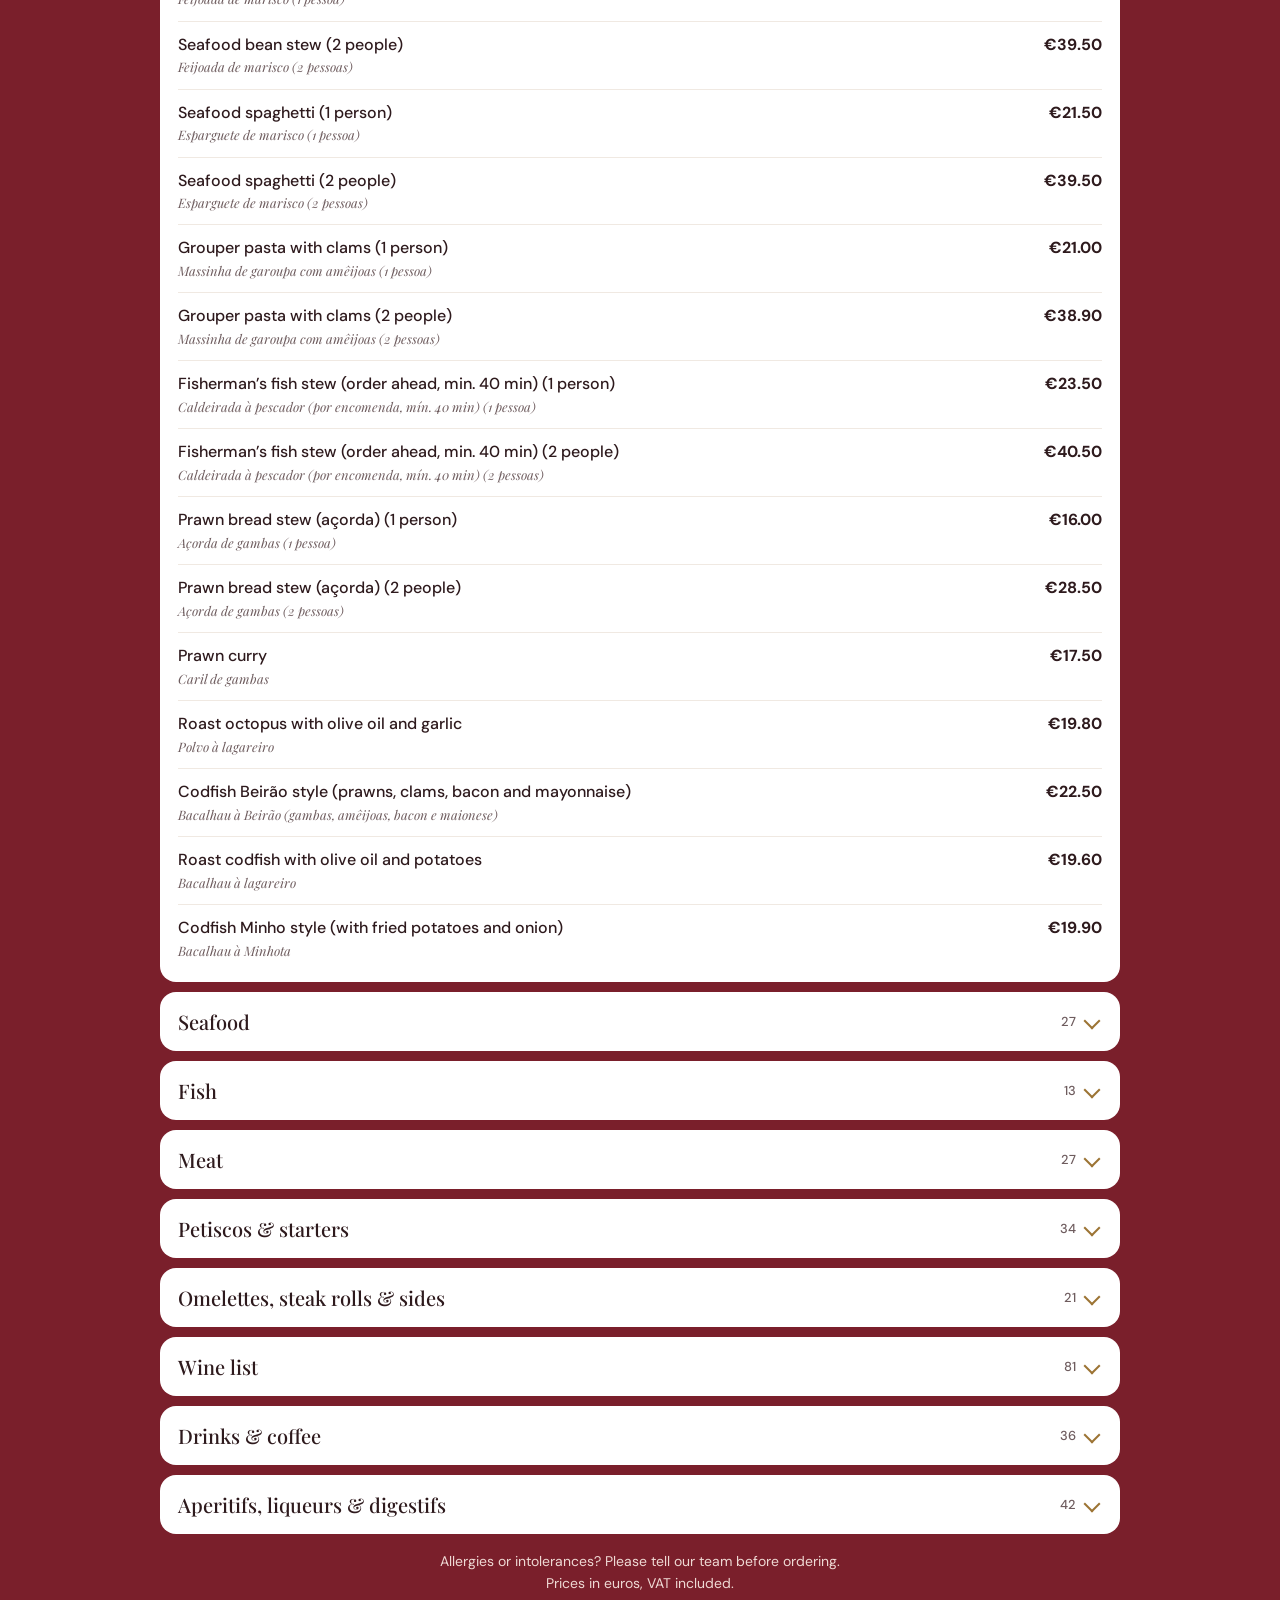
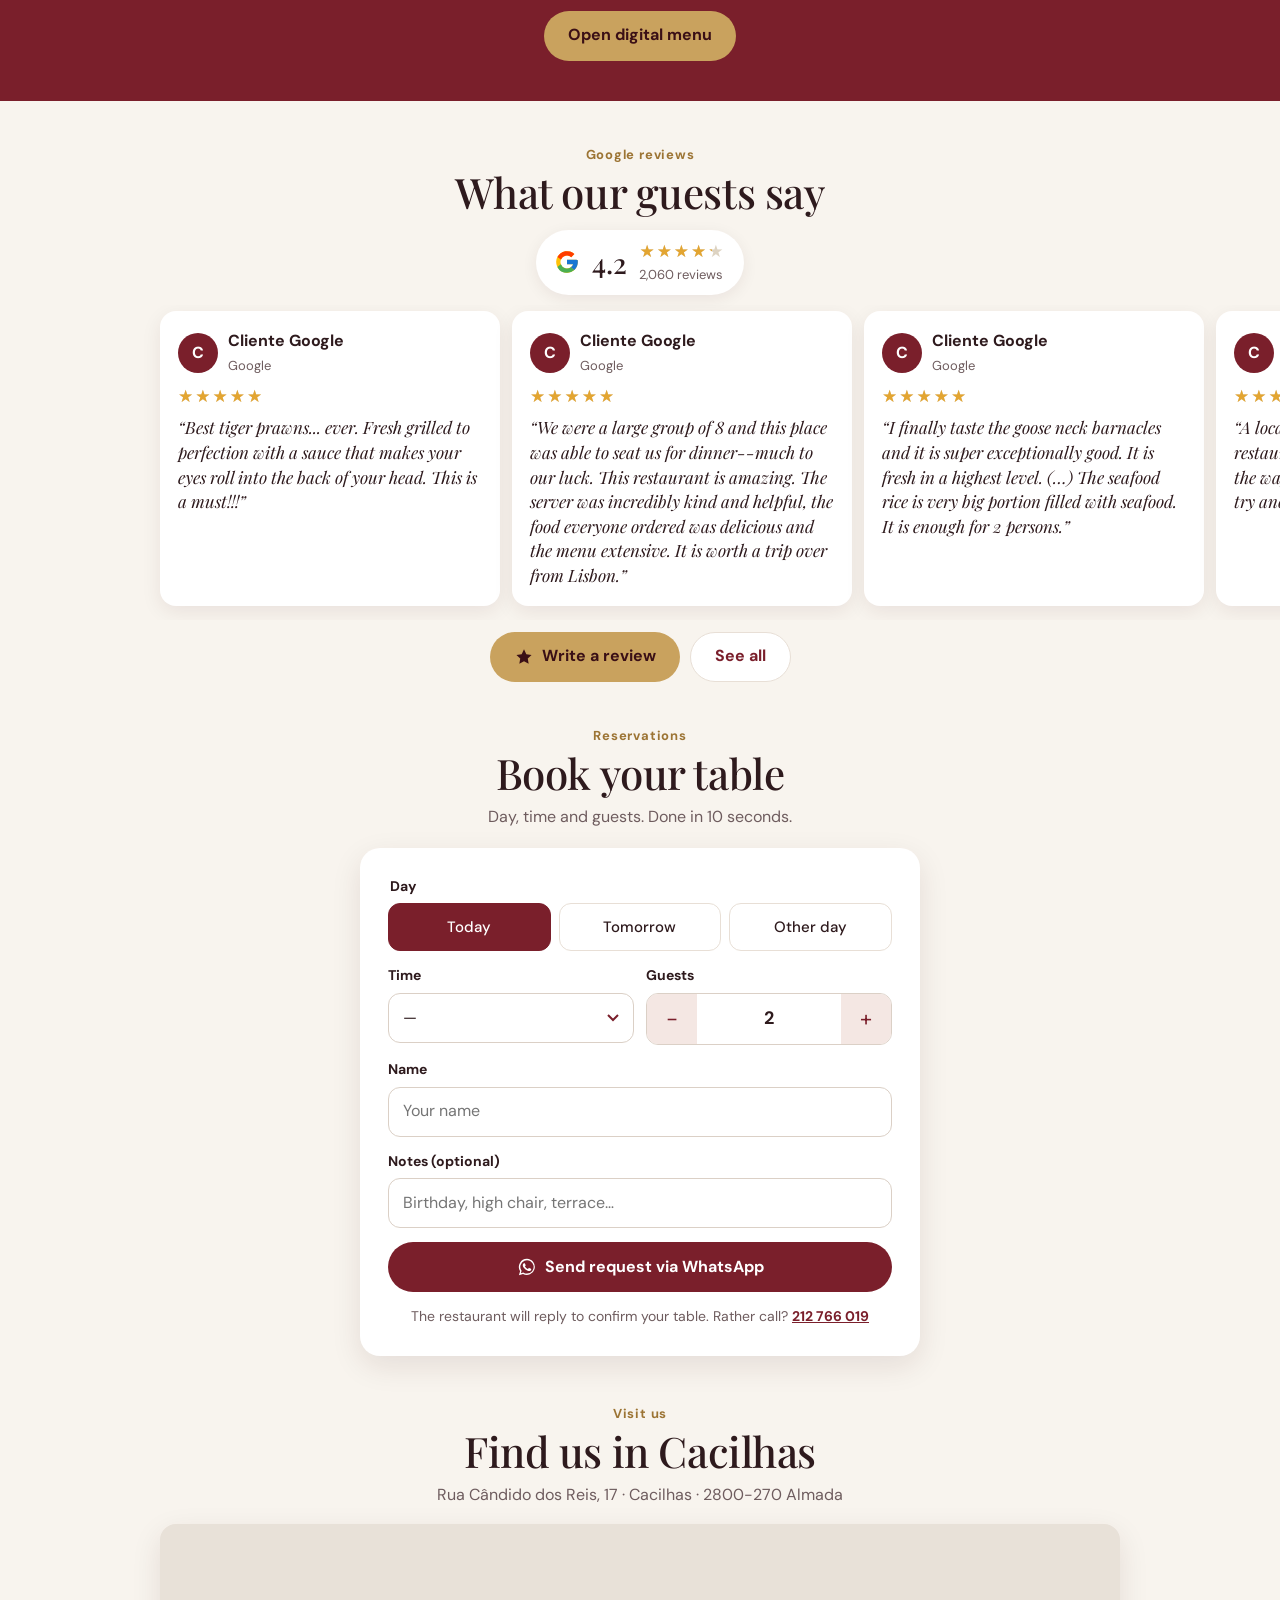
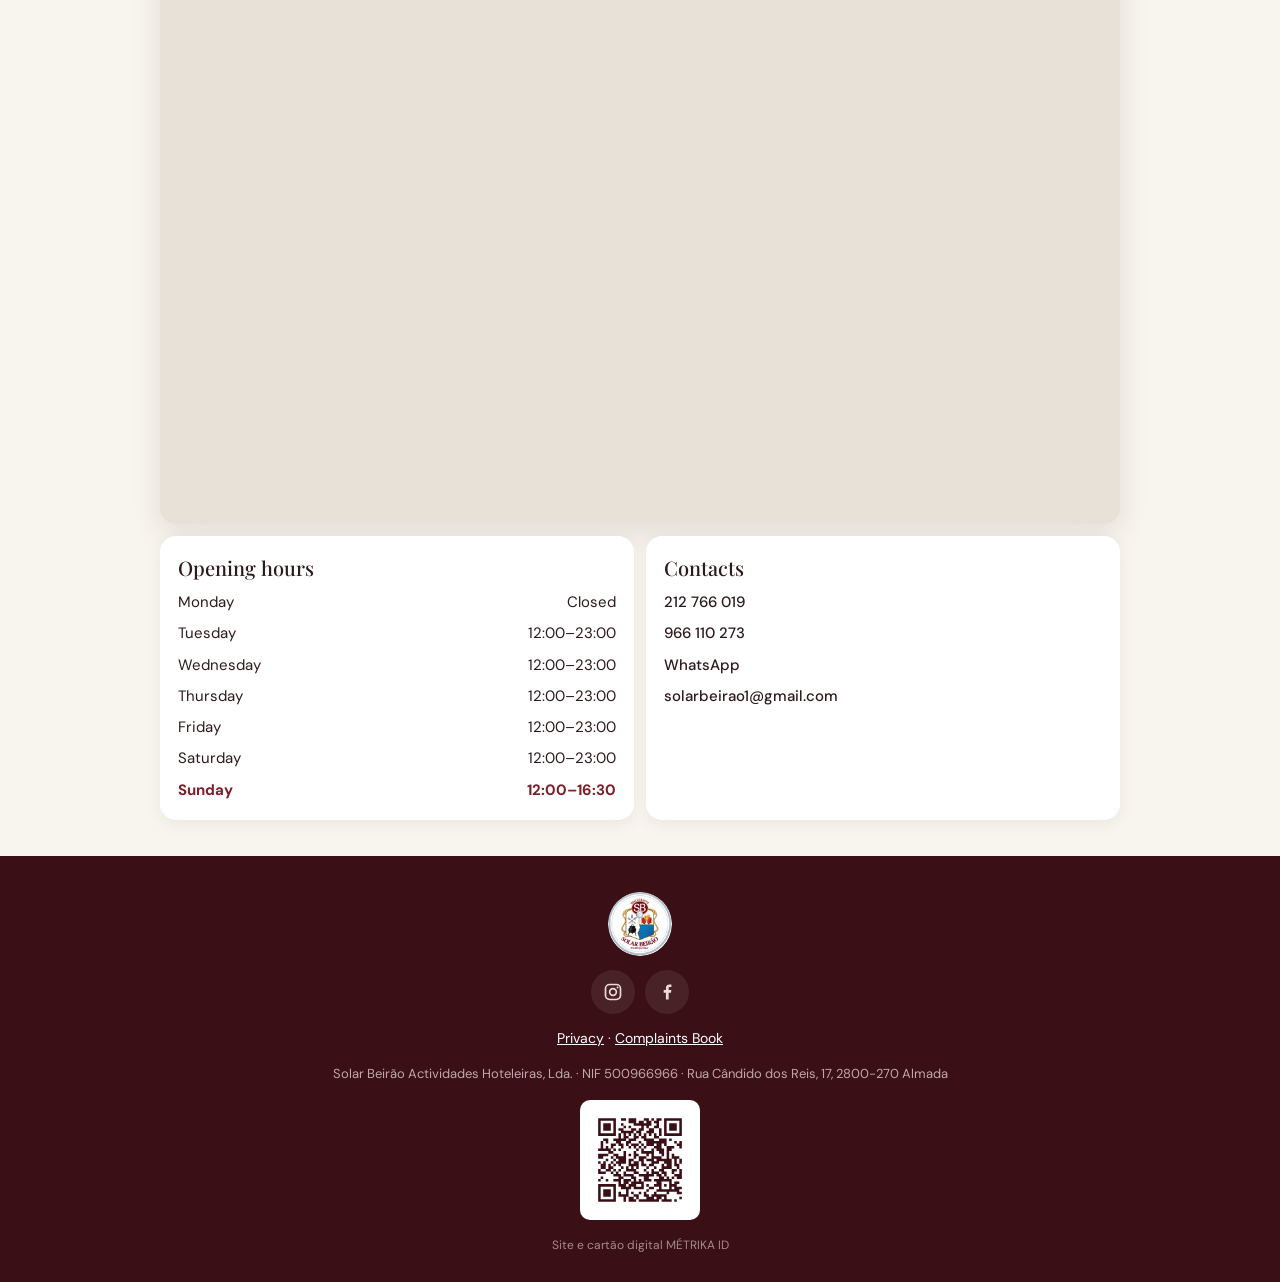
==== commit bd4528af: "Domínio próprio solarbeirao.pt (QR, vCard, canonical, sitemap) Co-Authored-By: Claude Sonnet 5.5 <no" ====
--- a/index.html
+++ b/index.html
@@ -6,16 +6,16 @@
 <meta name="theme-color" content="#7a1f2b">
 <title>Solar Beirão Marisqueira · Cacilhas</title>
 <meta name="description" content="Solar Beirão Marisqueira em Cacilhas: ementa em 8 línguas, reservas, horário, avaliações e como chegar.">
-<link rel="canonical" href="https://solarbeiraometrikaidbusinessfinal.vercel.app/">
+<link rel="canonical" href="https://solarbeirao.pt/">
 <meta name="robots" content="noindex">
 <meta property="og:type" content="restaurant.restaurant">
 <meta property="og:title" content="Solar Beirão Marisqueira · Cacilhas">
 <meta property="og:description" content="Solar Beirão Marisqueira em Cacilhas: ementa em 8 línguas, reservas, horário, avaliações e como chegar.">
-<meta property="og:url" content="https://solarbeiraometrikaidbusinessfinal.vercel.app/">
-<meta property="og:image" content="https://solarbeiraometrikaidbusinessfinal.vercel.app/og.jpg">
+<meta property="og:url" content="https://solarbeirao.pt/">
+<meta property="og:image" content="https://solarbeirao.pt/og.jpg">
 <meta property="og:image:width" content="1200"><meta property="og:image:height" content="630">
 <meta name="twitter:card" content="summary_large_image">
-<script type="application/ld+json">{"@context":"https://schema.org","@type":"Restaurant","name":"Solar Beirão Marisqueira","url":"https://solarbeiraometrikaidbusinessfinal.vercel.app","image":"https://solarbeiraometrikaidbusinessfinal.vercel.app/og.jpg","logo":"https://solarbeiraometrikaidbusinessfinal.vercel.app/icon-512.png","telephone":"+351212766019","email":"solarbeirao1@gmail.com","servesCuisine":["Portuguese","Seafood"],"priceRange":"€€","address":{"@type":"PostalAddress","streetAddress":"Rua Cândido dos Reis, 17","addressLocality":"Almada","postalCode":"2800-270","addressCountry":"PT"},"geo":{"@type":"GeoCoordinates","latitude":38.6869225,"longitude":-9.1482377},"hasMenu":"https://solarbeiraometrikaidbusinessfinal.vercel.app/#ementa","acceptsReservations":true,"sameAs":["https://www.instagram.com/solarbeirao/","https://www.facebook.com/SolarBeiraoRestaurante/"]}</script>
+<script type="application/ld+json">{"@context":"https://schema.org","@type":"Restaurant","name":"Solar Beirão Marisqueira","url":"https://solarbeirao.pt","image":"https://solarbeirao.pt/og.jpg","logo":"https://solarbeirao.pt/icon-512.png","telephone":"+351212766019","email":"solarbeirao1@gmail.com","servesCuisine":["Portuguese","Seafood"],"priceRange":"€€","address":{"@type":"PostalAddress","streetAddress":"Rua Cândido dos Reis, 17","addressLocality":"Almada","postalCode":"2800-270","addressCountry":"PT"},"geo":{"@type":"GeoCoordinates","latitude":38.6869225,"longitude":-9.1482377},"hasMenu":"https://solarbeirao.pt/#ementa","acceptsReservations":true,"sameAs":["https://www.instagram.com/solarbeirao/","https://www.facebook.com/SolarBeiraoRestaurante/"]}</script>
 <link rel="icon" href="favicon-32.png" sizes="32x32">
 <link rel="apple-touch-icon" href="apple-touch-icon.png">
 <link rel="preload" href="assets/fonts/playfair-display-latin-500-normal.woff2" as="font" type="font/woff2" crossorigin>
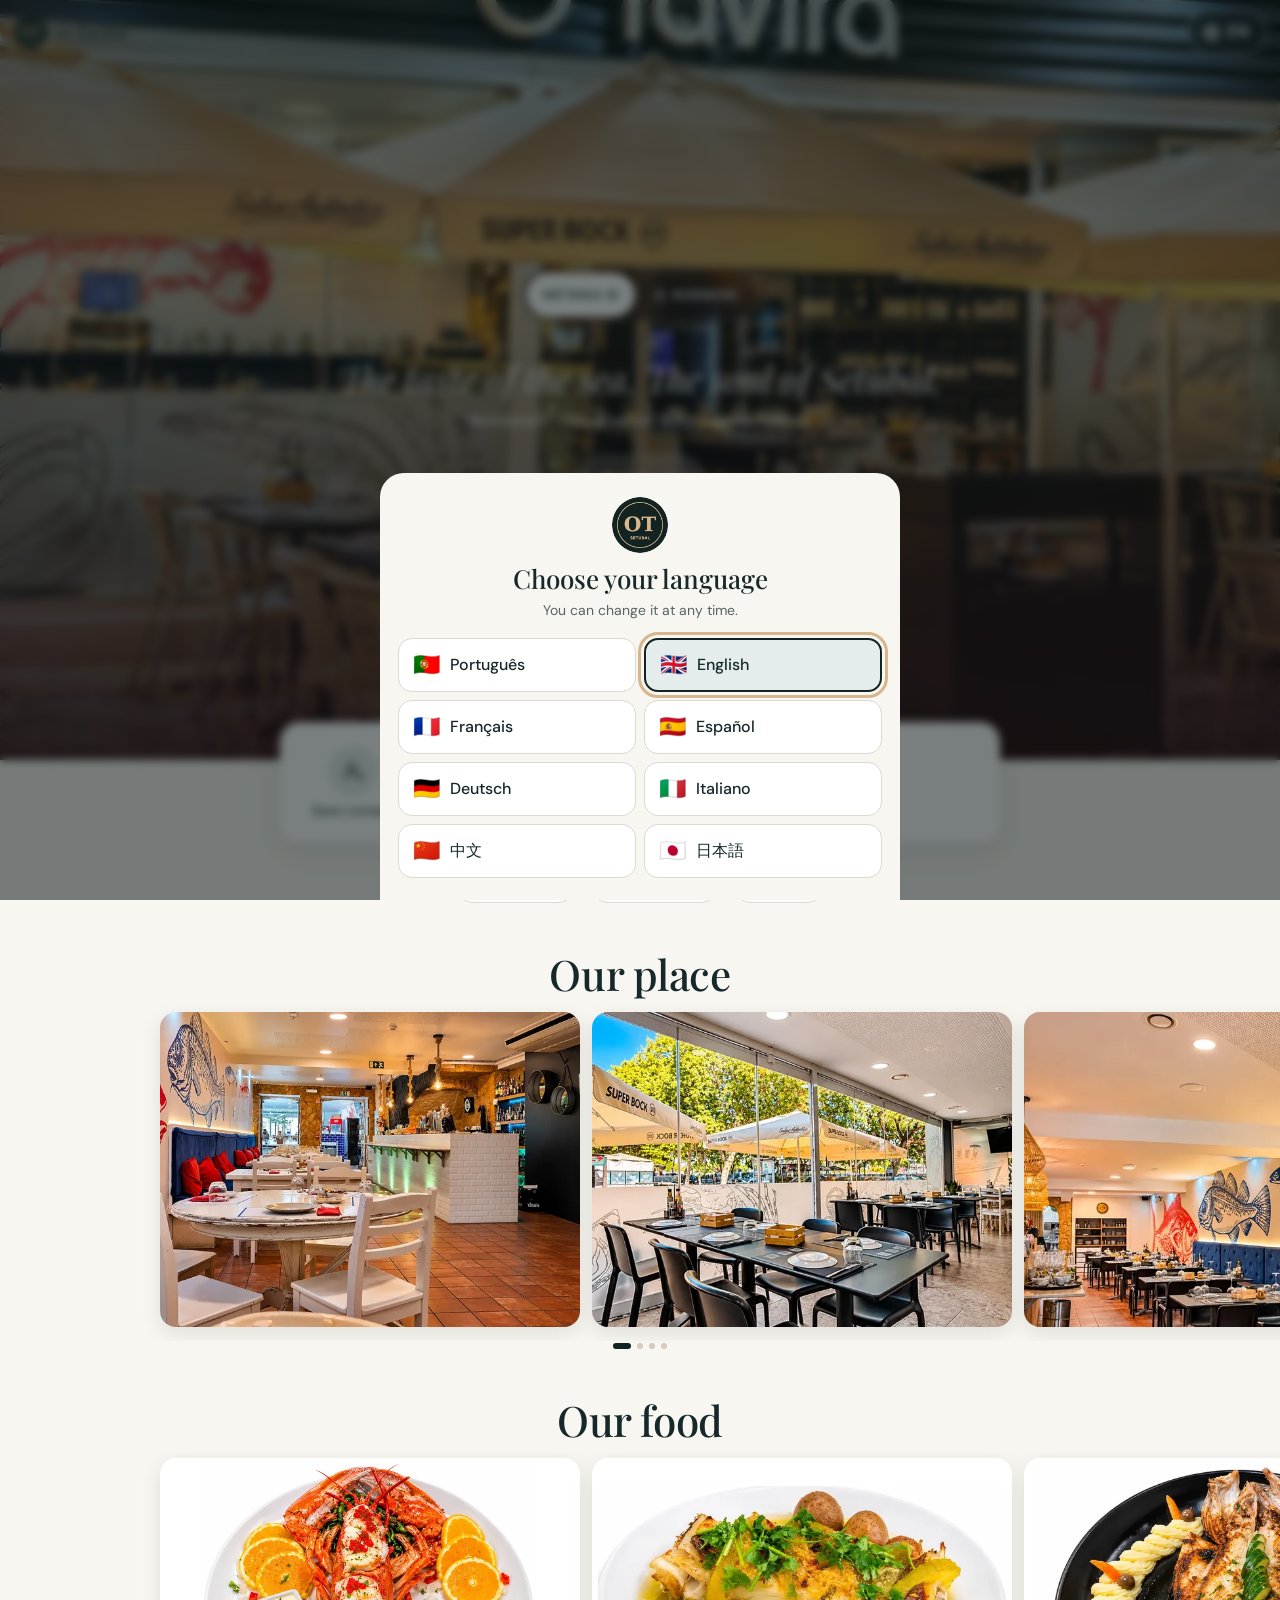
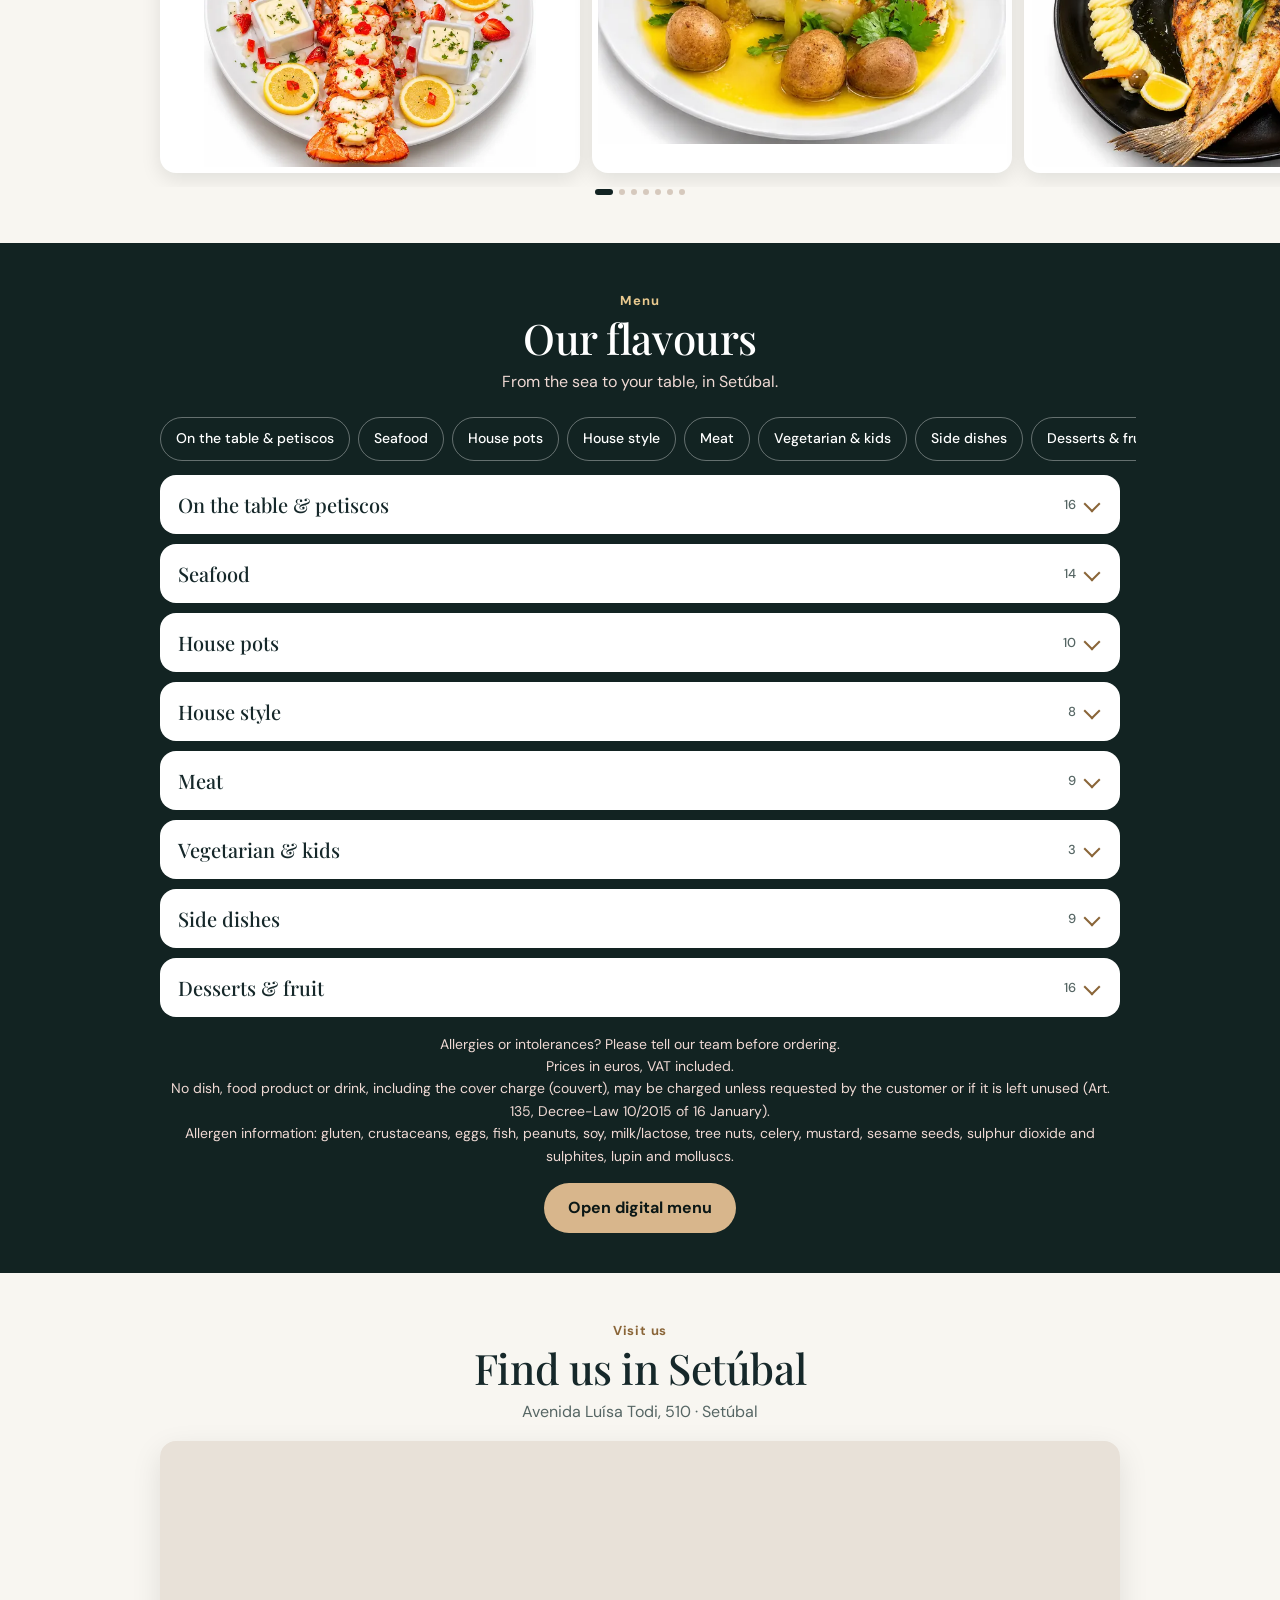
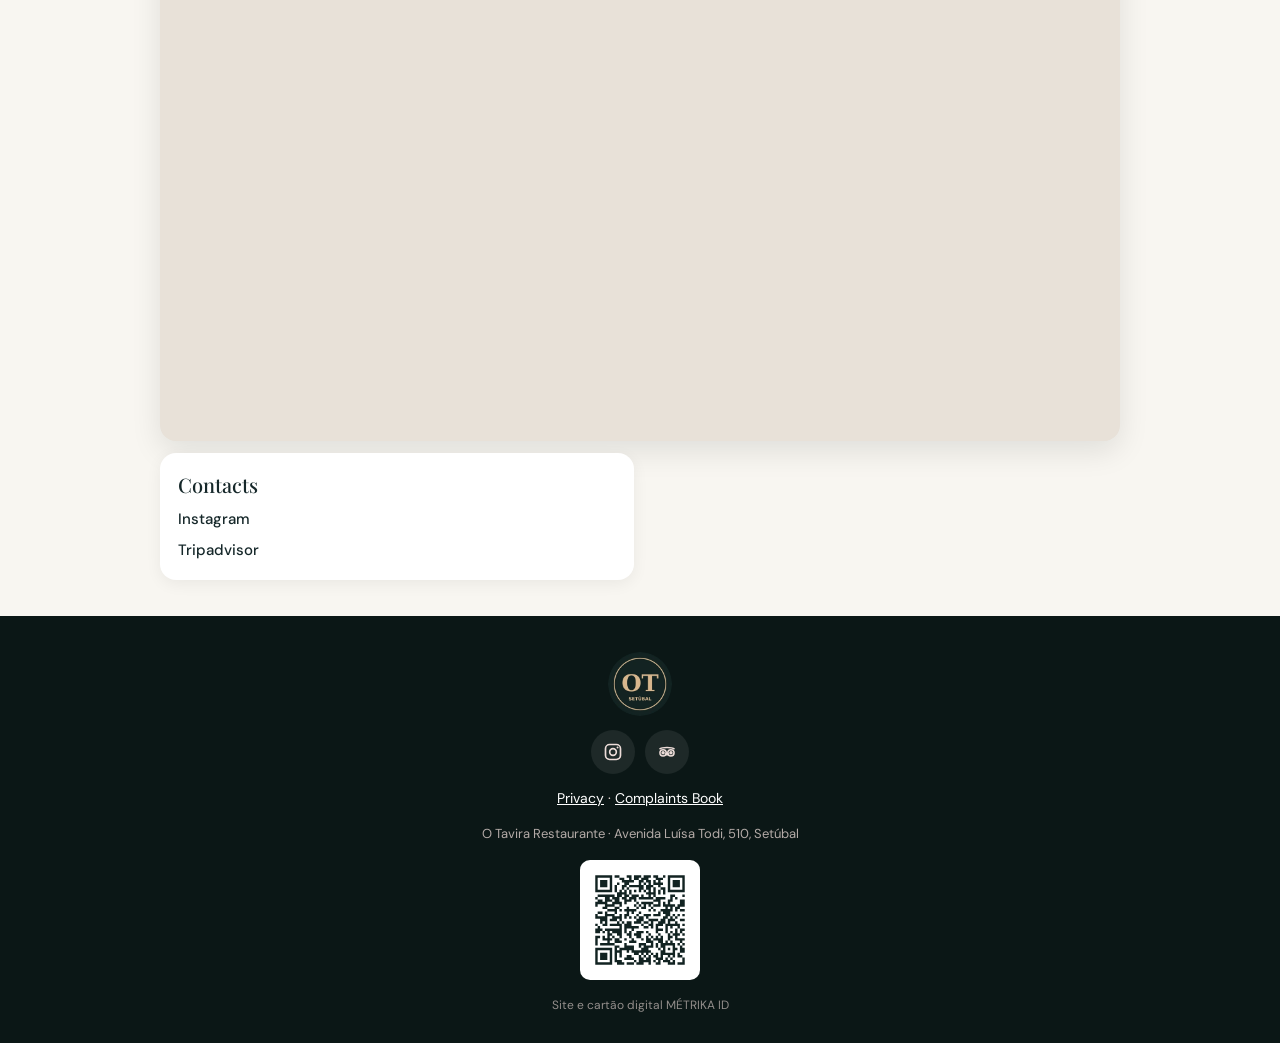
==== commit c0b14e06: "O Tavira (Setúbal) · MÉTRIKA ID Business · versão reconstruída sobre o motor Solar Beirão Ramo própr" ====
--- a/index.html
+++ b/index.html
@@ -3,25 +3,25 @@
 <head>
 <meta charset="utf-8">
 <meta name="viewport" content="width=device-width,initial-scale=1,viewport-fit=cover">
-<meta name="theme-color" content="#7a1f2b">
-<title>Solar Beirão Marisqueira · Cacilhas</title>
-<meta name="description" content="Solar Beirão Marisqueira em Cacilhas: ementa em 8 línguas, reservas, horário, avaliações e como chegar.">
-<link rel="canonical" href="https://solarbeirao.pt/">
+<meta name="theme-color" content="#122322">
+<title>O Tavira · Restaurante em Setúbal</title>
+<meta name="description" content="O Tavira em Setúbal: peixe, marisco e cozinha portuguesa. Ementa em 8 línguas, localização e contactos.">
+<link rel="canonical" href="https://o-tavira-setubal.vercel.app/">
 <meta name="robots" content="noindex">
 <meta property="og:type" content="restaurant.restaurant">
-<meta property="og:title" content="Solar Beirão Marisqueira · Cacilhas">
-<meta property="og:description" content="Solar Beirão Marisqueira em Cacilhas: ementa em 8 línguas, reservas, horário, avaliações e como chegar.">
-<meta property="og:url" content="https://solarbeirao.pt/">
-<meta property="og:image" content="https://solarbeirao.pt/og.jpg">
+<meta property="og:title" content="O Tavira · Restaurante em Setúbal">
+<meta property="og:description" content="O Tavira em Setúbal: peixe, marisco e cozinha portuguesa. Ementa em 8 línguas, localização e contactos.">
+<meta property="og:url" content="https://o-tavira-setubal.vercel.app/">
+<meta property="og:image" content="https://o-tavira-setubal.vercel.app/og.jpg">
 <meta property="og:image:width" content="1200"><meta property="og:image:height" content="630">
 <meta name="twitter:card" content="summary_large_image">
-<script type="application/ld+json">{"@context":"https://schema.org","@type":"Restaurant","name":"Solar Beirão Marisqueira","url":"https://solarbeirao.pt","image":"https://solarbeirao.pt/og.jpg","logo":"https://solarbeirao.pt/icon-512.png","telephone":"+351212766019","email":"solarbeirao1@gmail.com","servesCuisine":["Portuguese","Seafood"],"priceRange":"€€","address":{"@type":"PostalAddress","streetAddress":"Rua Cândido dos Reis, 17","addressLocality":"Almada","postalCode":"2800-270","addressCountry":"PT"},"geo":{"@type":"GeoCoordinates","latitude":38.6869225,"longitude":-9.1482377},"hasMenu":"https://solarbeirao.pt/#ementa","acceptsReservations":true,"sameAs":["https://www.instagram.com/solarbeirao/","https://www.facebook.com/SolarBeiraoRestaurante/"]}</script>
+<script type="application/ld+json">{"@context": "https://schema.org", "@type": "Restaurant", "name": "O Tavira", "url": "https://o-tavira-setubal.vercel.app", "image": "https://o-tavira-setubal.vercel.app/og.jpg", "logo": "https://o-tavira-setubal.vercel.app/icon-512.png", "servesCuisine": ["Portuguese", "Seafood"], "address": {"@type": "PostalAddress", "streetAddress": "Avenida Luísa Todi, 510", "addressLocality": "Setúbal", "addressCountry": "PT"}, "hasMenu": "https://o-tavira-setubal.vercel.app/ementa.html", "sameAs": ["https://www.instagram.com/restaurante_o_tavira/"]}</script>
 <link rel="icon" href="favicon-32.png" sizes="32x32">
 <link rel="apple-touch-icon" href="apple-touch-icon.png">
 <link rel="preload" href="assets/fonts/playfair-display-latin-500-normal.woff2" as="font" type="font/woff2" crossorigin>
 <link rel="preload" href="assets/fonts/dm-sans-latin-400-normal.woff2" as="font" type="font/woff2" crossorigin>
-<link rel="preload" href="assets/img/espaco-esplanada-1200.webp" as="image" media="(min-width: 641px)">
-<link rel="preload" href="assets/img/espaco-esplanada-640.webp" as="image" media="(max-width: 640px)">
+<link rel="preload" href="assets/img/espaco-fachada-1200.webp" as="image" media="(min-width: 641px)">
+<link rel="preload" href="assets/img/espaco-fachada-640.webp" as="image" media="(max-width: 640px)">
 <link rel="preconnect" href="https://dnwijjgefcxurdffabyq.supabase.co" crossorigin>
 <link rel="stylesheet" href="styles.css">
 </head>
@@ -29,18 +29,18 @@
 <a class="skip" href="#ementa">Ementa</a>
 
 <header class="topbar" id="topbar">
-  <a class="topbar-brand" href="#topo" aria-label="Solar Beirão"><img src="assets/img/logo-200.webp" alt="" width="34" height="34"><span data-bind="nome">Solar Beirão</span></a>
+  <a class="topbar-brand" href="#topo" aria-label="O Tavira"><img src="assets/img/logo-200.webp" alt="" width="34" height="34"><span data-bind="nome">O Tavira</span></a>
   <button class="lang-btn" id="langBtn" type="button" aria-haspopup="dialog"><svg viewBox="0 0 24 24" aria-hidden="true"><circle cx="12" cy="12" r="9"/><path d="M3 12h18M12 3c2.6 2.6 3.8 5.6 3.8 9S14.6 18.4 12 21M12 3C9.4 5.6 8.2 8.6 8.2 12s1.2 6.4 3.8 9"/></svg><span id="langCode">PT</span></button>
 </header>
 
 <main id="topo">
   <section class="hero" id="hero">
     <picture class="hero-bg">
-      <source media="(max-width: 640px)" srcset="assets/img/espaco-esplanada-640.webp">
-      <img src="assets/img/espaco-esplanada-1200.webp" alt="" fetchpriority="high">
+      <source media="(max-width: 640px)" srcset="assets/img/espaco-fachada-640.webp">
+      <img src="assets/img/espaco-fachada-1200.webp" alt="" fetchpriority="high">
     </picture>
     <div class="hero-in">
-      <img class="hero-logo" src="assets/img/logo-400.webp" srcset="assets/img/logo-400.webp 1x, assets/img/logo-600.webp 2x" alt="Solar Beirão Marisqueira" width="200" height="200">
+      <img class="hero-logo" src="assets/img/logo-400.webp" srcset="assets/img/logo-400.webp 1x, assets/img/logo-600.webp 2x" alt="O Tavira" width="200" height="200">
       <h1 class="hero-slogan" data-t-obj="slogan">Marisco e peixe fresco todos os dias.</h1>
       <p class="hero-type" data-t-obj="tipo"></p>
       <p class="status" id="status" hidden></p>
@@ -69,7 +69,7 @@
   <section class="menu" id="ementa">
     <div class="wrap">
       <p class="kicker" data-t="menuKicker">Ementa</p>
-      <h2 class="h2" id="menuTitle">Os sabores do Solar Beirão</h2>
+      <h2 class="h2" id="menuTitle">Os nossos sabores</h2>
       <p class="sub" id="menuSub"></p>
       <div class="chips" id="menuChips" role="tablist"></div>
       <div id="menuCats"></div>
@@ -162,7 +162,7 @@
 <div class="toast" id="toast" role="status" aria-live="polite"></div>
 <aside class="review-panel" id="reviewPanel" hidden></aside>
 
-<noscript><p class="noscript">Solar Beirão Marisqueira · Rua Cândido dos Reis 17, Cacilhas · <a href="tel:+351212766019">212 766 019</a></p></noscript>
+<noscript><p class="noscript">O Tavira · Avenida Luísa Todi, 510, Setúbal</p></noscript>
 <script src="config.js"></script>
 <script src="i18n.js"></script>
 <script src="alergenios.js"></script>
--- a/styles.css
+++ b/styles.css
@@ -7,9 +7,9 @@
 @font-face{font-family:"DM Sans";src:url(assets/fonts/dm-sans-latin-700-normal.woff2) format("woff2");font-weight:700;font-display:swap}
 
 :root{
-  --navy:#7a1f2b;--deep:#3a0f16;--sand:#f8f4ee;--card:#fff;--line:#e8dfd6;
-  --ink:#2e1a1d;--muted:#6e5c5e;--gold:#c9a25e;--gold-d:#9c7434;--sea:#f4e7e3;
-  --r:16px;--shadow:0 10px 30px rgba(58,15,22,.10);
+  --navy:#122322;--deep:#0b1716;--sand:#f8f6f1;--card:#fff;--line:#dcd9d0;
+  --ink:#16282a;--muted:#566664;--gold:#d8b68c;--gold-d:#8a6538;--sea:#e4edeb;
+  --r:16px;--shadow:0 10px 30px rgba(11,23,22,.10);
   --serif:"Playfair Display",Georgia,"Times New Roman",serif;
   --sans:"DM Sans",system-ui,-apple-system,"Segoe UI","PingFang SC","Hiragino Sans","Noto Sans CJK SC",sans-serif;
   --safe-b:env(safe-area-inset-bottom,0px);
@@ -35,7 +35,7 @@
 .topbar-brand img{width:34px;height:34px;border-radius:50%}
 .topbar.solid{background:rgba(248,244,238,.94);backdrop-filter:blur(10px);-webkit-backdrop-filter:blur(10px);box-shadow:0 1px 0 var(--line)}
 .topbar.solid .topbar-brand{opacity:1;pointer-events:auto}
-.lang-btn{display:flex;align-items:center;gap:7px;min-height:44px;padding:0 16px 0 13px;border-radius:999px;border:1px solid rgba(255,255,255,.7);background:rgba(58,15,22,.55);color:#fff;font-weight:700;font-size:15px;letter-spacing:.03em;backdrop-filter:blur(8px);-webkit-backdrop-filter:blur(8px);cursor:pointer;margin-left:auto}
+.lang-btn{display:flex;align-items:center;gap:7px;min-height:44px;padding:0 16px 0 13px;border-radius:999px;border:1px solid rgba(255,255,255,.7);background:rgba(11,23,22,.55);color:#fff;font-weight:700;font-size:15px;letter-spacing:.03em;backdrop-filter:blur(8px);-webkit-backdrop-filter:blur(8px);cursor:pointer;margin-left:auto}
 .lang-btn svg{width:19px;height:19px;fill:none;stroke:currentColor;stroke-width:1.7}
 .topbar.solid .lang-btn{background:var(--navy);border-color:var(--navy)}
 
@@ -43,7 +43,7 @@
 .hero{position:relative;min-height:min(92svh,760px);display:grid;place-items:center;text-align:center;color:#fff;overflow:hidden;padding:84px 18px 70px}
 .hero-bg,.hero-bg img{position:absolute;inset:0;width:100%;height:100%}
 .hero-bg img{object-fit:cover;object-position:center 55%;animation:kb 18s ease-out both}
-.hero::after{content:"";position:absolute;inset:0;background:linear-gradient(180deg,rgba(58,15,22,.40) 0%,rgba(58,15,22,.28) 40%,rgba(42,10,16,.86) 100%)}
+.hero::after{content:"";position:absolute;inset:0;background:linear-gradient(180deg,rgba(11,23,22,.40) 0%,rgba(11,23,22,.28) 40%,rgba(42,10,16,.86) 100%)}
 @keyframes kb{from{transform:scale(1.08)}to{transform:scale(1)}}
 .hero-in{position:relative;z-index:1;display:flex;flex-direction:column;align-items:center;gap:10px;max-width:640px}
 .hero-logo{width:clamp(150px,44vw,220px);height:auto;aspect-ratio:1;border-radius:50%;box-shadow:0 18px 50px rgba(0,0,0,.35)}
@@ -81,7 +81,7 @@
 .rail{display:flex;gap:12px;overflow-x:auto;scroll-snap-type:x mandatory;padding:6px max(16px,calc((100vw - 960px)/2)) 14px;scrollbar-width:none;overscroll-behavior-x:contain;scroll-padding-inline:max(16px,calc((100vw - 960px)/2))}
 .rail::-webkit-scrollbar{display:none}
 .rail>*{scroll-snap-align:start;flex:0 0 auto}
-.rail img{width:min(82vw,420px);aspect-ratio:4/3;object-fit:cover;border-radius:var(--r);background:#ece4da;box-shadow:0 6px 20px rgba(58,15,22,.10)}
+.rail img{width:min(82vw,420px);aspect-ratio:4/3;object-fit:cover;border-radius:var(--r);background:#ece4da;box-shadow:0 6px 20px rgba(11,23,22,.10)}
 .rail-food img{background:#fff;object-fit:contain;padding:6px}
 .dots{display:flex;justify-content:center;gap:6px;margin-top:2px}
 .dots i{width:6px;height:6px;border-radius:50%;background:#d6c9bd;transition:width .25s,background .25s}
@@ -112,7 +112,7 @@
 .menu-foot{margin:16px 0 0;font-size:14px;color:#efd9d4;text-align:center;line-height:1.6}
 
 /* Reviews */
-.score{display:inline-flex;align-items:center;gap:12px;margin:6px 0 10px;padding:10px 18px;background:#fff;border-radius:999px;box-shadow:0 4px 16px rgba(58,15,22,.07)}
+.score{display:inline-flex;align-items:center;gap:12px;margin:6px 0 10px;padding:10px 18px;background:#fff;border-radius:999px;box-shadow:0 4px 16px rgba(11,23,22,.07)}
 .score b{font:500 28px var(--serif)}
 .score small{display:block;color:var(--muted);font-size:13px;text-align:left}
 .gmark{width:26px;height:26px;flex:none}
@@ -120,7 +120,7 @@
 .stars::before{content:"★★★★★"}
 .stars span{position:absolute;inset:0 auto 0 0;overflow:hidden;white-space:nowrap;color:#e3a531}
 .stars span::before{content:"★★★★★"}
-.review{width:min(80vw,340px);background:#fff;border-radius:var(--r);padding:18px;box-shadow:0 6px 20px rgba(58,15,22,.08);display:flex;flex-direction:column;gap:10px}
+.review{width:min(80vw,340px);background:#fff;border-radius:var(--r);padding:18px;box-shadow:0 6px 20px rgba(11,23,22,.08);display:flex;flex-direction:column;gap:10px}
 .review-top{display:flex;align-items:center;gap:10px}
 .avatar{width:40px;height:40px;border-radius:50%;display:grid;place-items:center;background:var(--navy);color:#fff;font-weight:700}
 .review-top b{display:block}
@@ -138,7 +138,7 @@
 .seg button[aria-pressed=true]{background:var(--navy);border-color:var(--navy);color:#fff}
 .two{display:grid;grid-template-columns:1fr 1fr;gap:12px}
 .field{display:block;width:100%;min-width:0;min-height:50px;padding:0 14px;border:1px solid #dbd0c6;border-radius:12px;background:#fff;font-size:16px;-webkit-appearance:none;appearance:none}
-select.field{background:#fff url("data:image/svg+xml,%3Csvg xmlns='http://www.w3.org/2000/svg' width='12' height='8'%3E%3Cpath d='M1 1l5 5 5-5' fill='none' stroke='%237a1f2b' stroke-width='2'/%3E%3C/svg%3E") no-repeat right 14px center;padding-right:34px}
+select.field{background:#fff url("data:image/svg+xml,%3Csvg xmlns='http://www.w3.org/2000/svg' width='12' height='8'%3E%3Cpath d='M1 1l5 5 5-5' fill='none' stroke='%23122322' stroke-width='2'/%3E%3C/svg%3E") no-repeat right 14px center;padding-right:34px}
 input[type=date].field{line-height:50px}
 .stepper{display:grid;grid-template-columns:50px 1fr 50px;align-items:center;min-height:50px;border:1px solid #dbd0c6;border-radius:12px;overflow:hidden}
 .stepper button{height:50px;border:0;background:var(--sea);font-size:22px;color:var(--navy);cursor:pointer}
@@ -153,7 +153,7 @@
 .map{border-radius:var(--r);overflow:hidden;box-shadow:var(--shadow);background:#e8e1d8;aspect-ratio:16/10}
 .map iframe{width:100%;height:100%;border:0;display:block}
 .visit-grid{display:grid;grid-template-columns:1fr 1fr;gap:12px;margin-top:12px}
-.card{background:#fff;border-radius:var(--r);padding:18px;box-shadow:0 4px 16px rgba(58,15,22,.06)}
+.card{background:#fff;border-radius:var(--r);padding:18px;box-shadow:0 4px 16px rgba(11,23,22,.06)}
 .card h3{margin:0 0 10px;font:500 20px var(--serif)}
 .hours,.contacts{list-style:none;margin:0;padding:0;display:grid;gap:8px;font-size:15px}
 .hours li{display:flex;justify-content:space-between;gap:10px}
@@ -172,14 +172,14 @@
 .credit{margin:14px 0 0;opacity:.6;font-size:12px}
 
 /* Mobile dock */
-.dock{position:fixed;left:10px;right:10px;bottom:calc(10px + var(--safe-b));z-index:45;display:grid;grid-template-columns:auto auto 1fr;gap:4px;padding:6px;background:rgba(58,15,22,.94);border-radius:20px;box-shadow:0 12px 30px rgba(0,0,0,.25);backdrop-filter:blur(10px);-webkit-backdrop-filter:blur(10px);transform:translateY(140%);transition:transform .3s}
+.dock{position:fixed;left:10px;right:10px;bottom:calc(10px + var(--safe-b));z-index:45;display:grid;grid-template-columns:auto auto 1fr;gap:4px;padding:6px;background:rgba(11,23,22,.94);border-radius:20px;box-shadow:0 12px 30px rgba(0,0,0,.25);backdrop-filter:blur(10px);-webkit-backdrop-filter:blur(10px);transform:translateY(140%);transition:transform .3s}
 .dock.show{transform:none}
 .dock a{display:flex;align-items:center;justify-content:center;gap:6px;min-height:48px;padding:0 11px;border-radius:14px;white-space:nowrap;font-size:14px!important;color:#fff;text-decoration:none;font-weight:700;font-size:15px}
 .dock a svg{width:20px;height:20px}
 .dock a.main{background:var(--gold);color:var(--deep)}
 
 /* Language sheet */
-.sheet{position:fixed;inset:0;z-index:60;background:rgba(58,15,22,.55);display:flex;align-items:flex-end;justify-content:center;backdrop-filter:blur(4px);-webkit-backdrop-filter:blur(4px);animation:fade .2s}
+.sheet{position:fixed;inset:0;z-index:60;background:rgba(11,23,22,.55);display:flex;align-items:flex-end;justify-content:center;backdrop-filter:blur(4px);-webkit-backdrop-filter:blur(4px);animation:fade .2s}
 .sheet-card{width:min(100%,520px);background:var(--sand);border-radius:24px 24px 0 0;padding:24px 18px calc(22px + var(--safe-b));text-align:center;animation:up .3s cubic-bezier(.2,.8,.2,1)}
 .sheet-card img{width:56px;height:56px;border-radius:50%;margin:0 auto 8px}
 .sheet-card h2{margin:0;font:500 26px var(--serif)}
@@ -240,7 +240,7 @@
 .em-cat{scroll-margin-top:150px;margin-bottom:22px}
 .em-cat h2{display:flex;align-items:baseline;justify-content:space-between;gap:10px;margin:0 0 8px;padding:0 4px;font:500 25px/1.2 var(--serif);color:var(--navy)}
 .em-cat h2 small{font:500 13px var(--sans);color:var(--muted);white-space:nowrap}
-.em-cat ul{list-style:none;margin:0;padding:4px 16px;background:#fff;border-radius:var(--r);box-shadow:0 4px 16px rgba(58,15,22,.06)}
+.em-cat ul{list-style:none;margin:0;padding:4px 16px;background:#fff;border-radius:var(--r);box-shadow:0 4px 16px rgba(11,23,22,.06)}
 .em-dish{display:flex;align-items:baseline;gap:12px;padding:14px 0;border-top:1px solid #f0e9e2}
 .em-dish:first-child{border-top:0}
 .em-dish div{flex:1;min-width:0}
@@ -262,4 +262,8 @@
 
 /* Alergénios validados pelo restaurante */
 .al{display:flex;flex-wrap:wrap;gap:4px;margin-top:5px}
-.al i{font-style:normal;font-size:11px;font-weight:700;line-height:1;padding:4px 8px;border-radius:99px;background:rgba(122,31,43,.08);color:var(--navy,#7a1f2b);letter-spacing:.01em}
+.al i{font-style:normal;font-size:11px;font-weight:700;line-height:1;padding:4px 8px;border-radius:99px;background:rgba(18,35,34,.08);color:var(--navy,#122322);letter-spacing:.01em}
+
+/* O Tavira: a fachada da foto já mostra o nome → sem emblema no hero; áreas de toque 44 px nos contactos */
+.hero-logo{display:none}
+.contacts a{display:inline-block;padding:13px 8px;margin:-13px -8px}
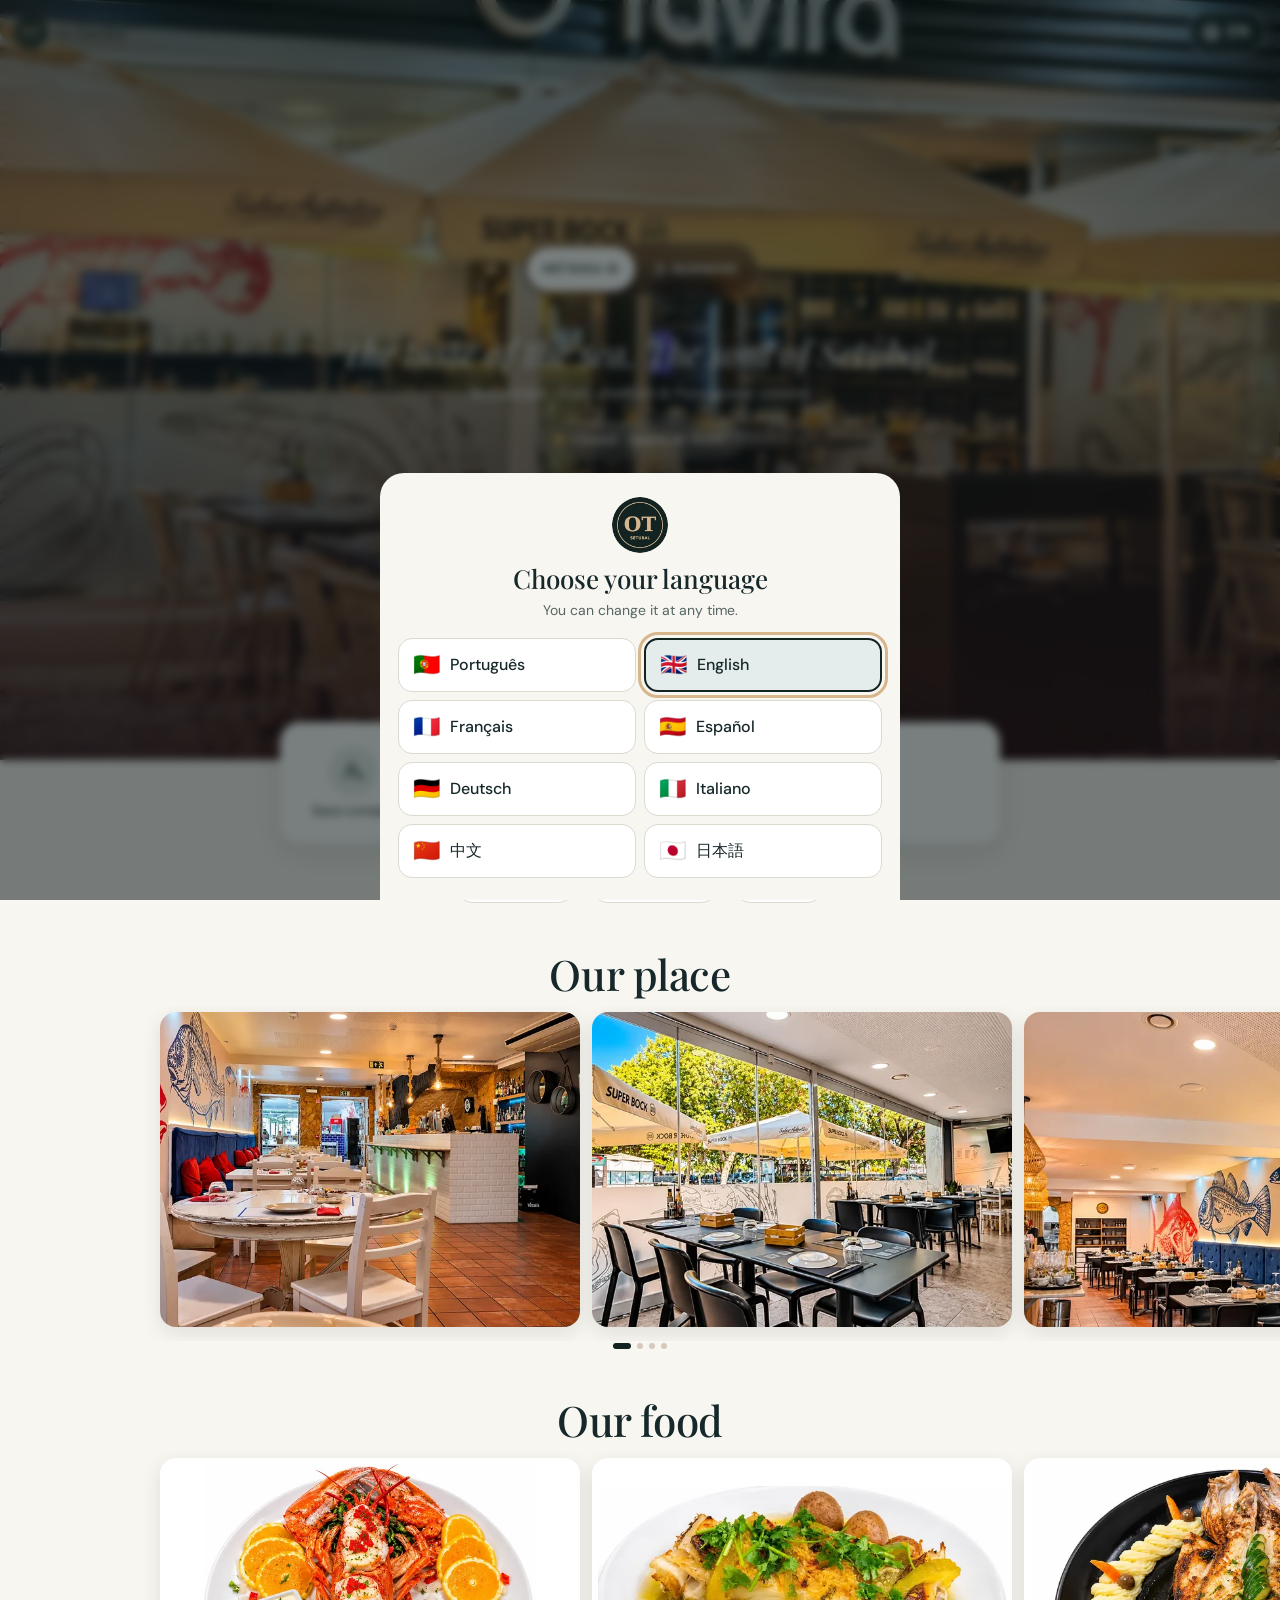
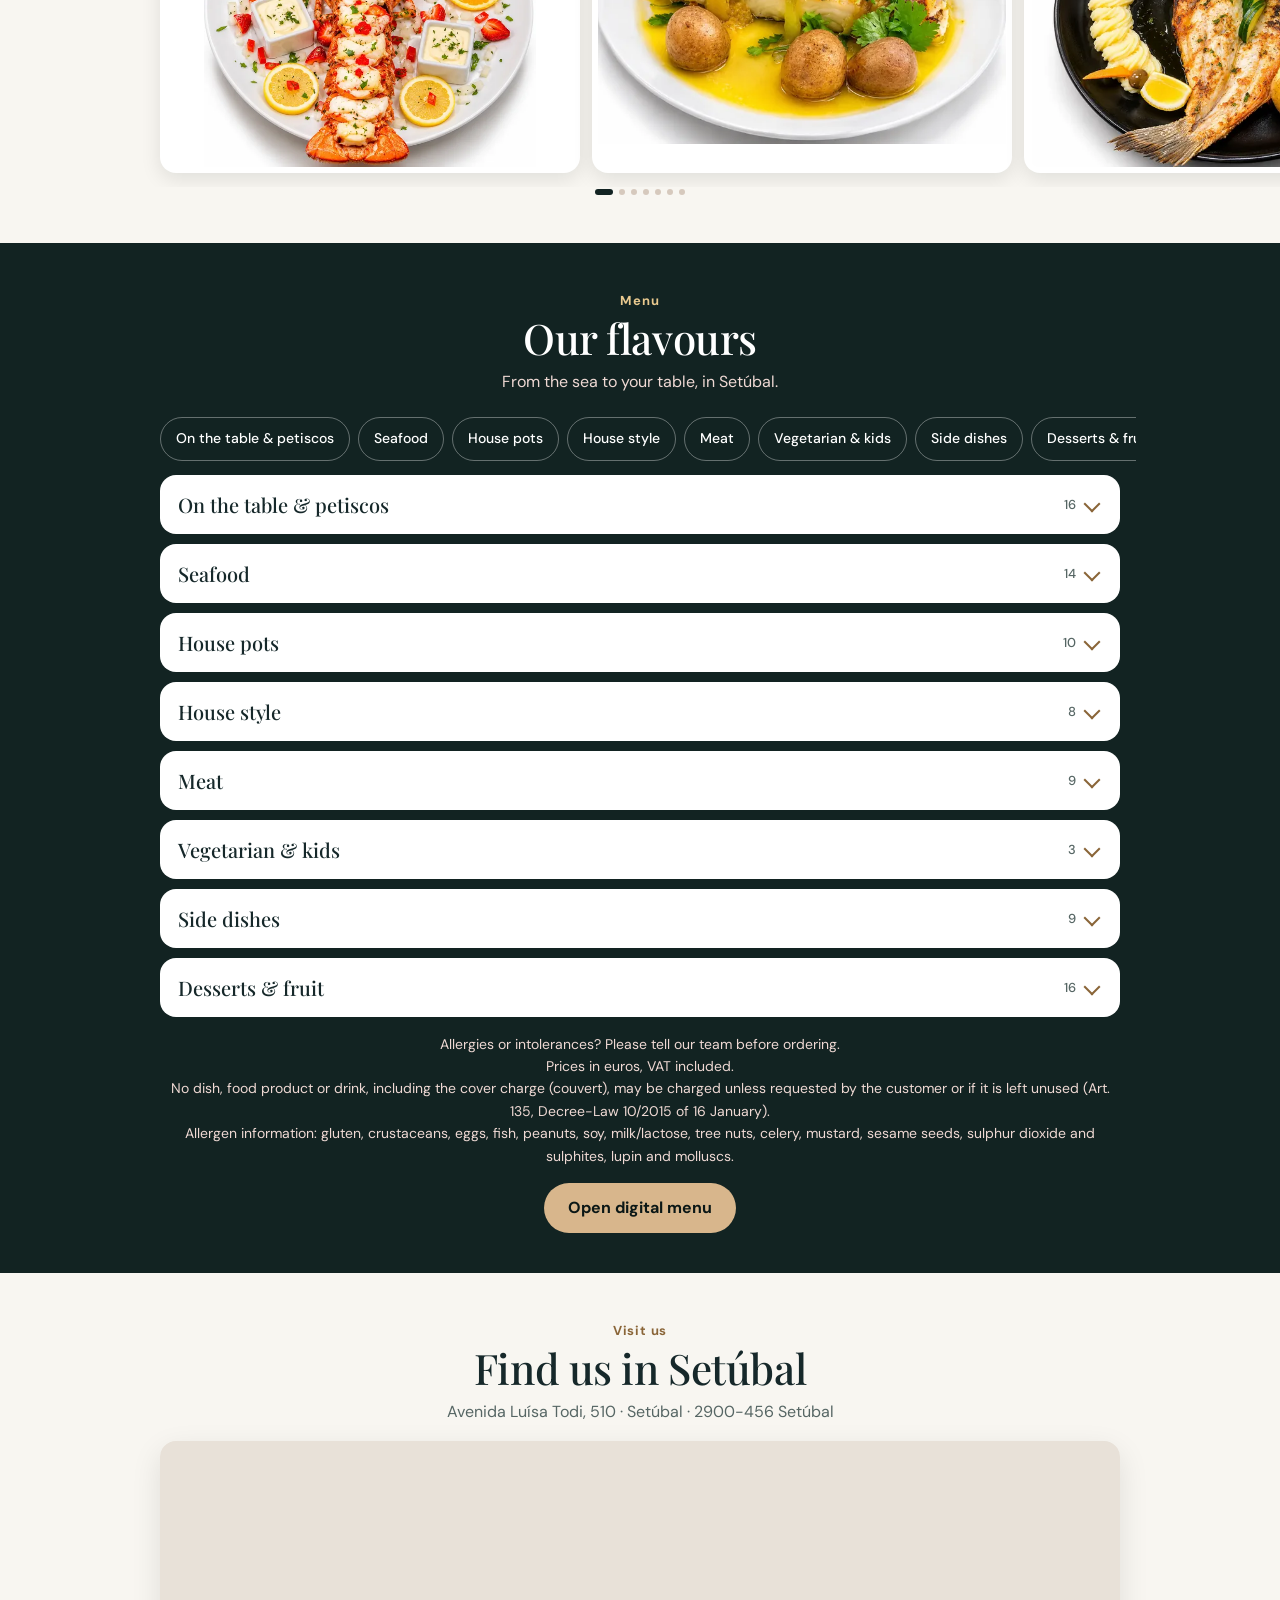
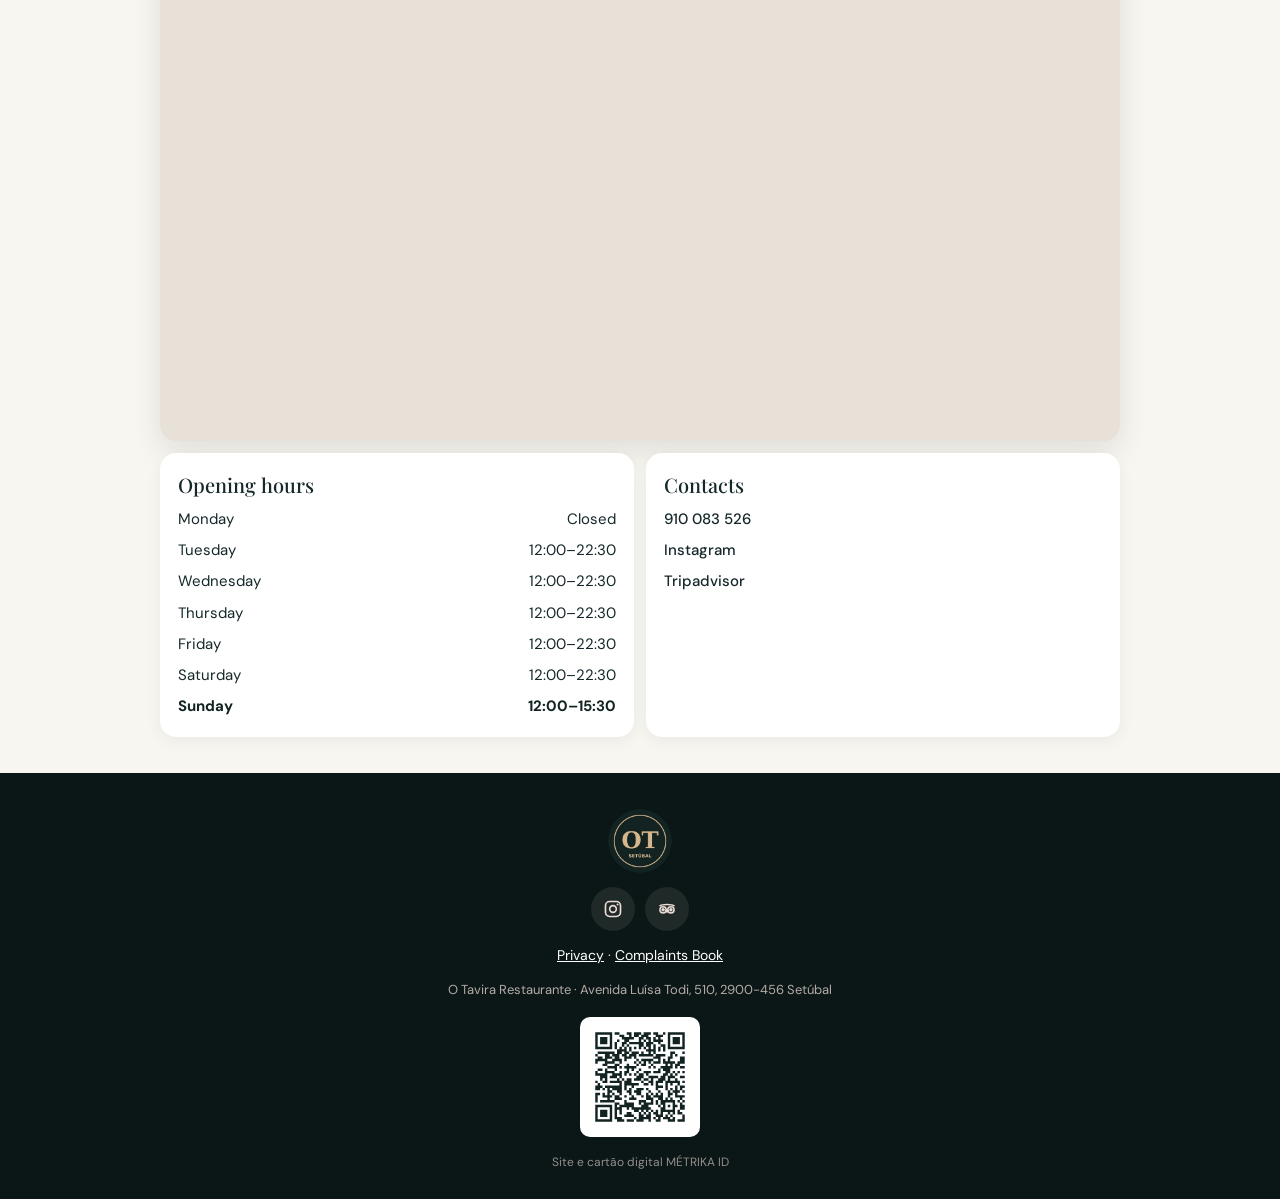
==== commit 2d85efe1: "O Tavira: telefone, horário, código postal e link Maps confirmados Co-Authored-By: Claude Sonnet 5.5" ====
--- a/index.html
+++ b/index.html
@@ -15,7 +15,7 @@
 <meta property="og:image" content="https://o-tavira-setubal.vercel.app/og.jpg">
 <meta property="og:image:width" content="1200"><meta property="og:image:height" content="630">
 <meta name="twitter:card" content="summary_large_image">
-<script type="application/ld+json">{"@context": "https://schema.org", "@type": "Restaurant", "name": "O Tavira", "url": "https://o-tavira-setubal.vercel.app", "image": "https://o-tavira-setubal.vercel.app/og.jpg", "logo": "https://o-tavira-setubal.vercel.app/icon-512.png", "servesCuisine": ["Portuguese", "Seafood"], "address": {"@type": "PostalAddress", "streetAddress": "Avenida Luísa Todi, 510", "addressLocality": "Setúbal", "addressCountry": "PT"}, "hasMenu": "https://o-tavira-setubal.vercel.app/ementa.html", "sameAs": ["https://www.instagram.com/restaurante_o_tavira/"]}</script>
+<script type="application/ld+json">{"@context": "https://schema.org", "@type": "Restaurant", "name": "O Tavira", "url": "https://o-tavira-setubal.vercel.app", "image": "https://o-tavira-setubal.vercel.app/og.jpg", "logo": "https://o-tavira-setubal.vercel.app/icon-512.png", "telephone": "+351910083526", "openingHoursSpecification": [{"@type": "OpeningHoursSpecification", "dayOfWeek": ["Tuesday","Wednesday","Thursday","Friday","Saturday"], "opens": "12:00", "closes": "22:30"}, {"@type": "OpeningHoursSpecification", "dayOfWeek": "Sunday", "opens": "12:00", "closes": "15:30"}], "servesCuisine": ["Portuguese", "Seafood"], "address": {"@type": "PostalAddress", "streetAddress": "Avenida Luísa Todi, 510", "postalCode": "2900-456", "addressLocality": "Setúbal", "addressCountry": "PT"}, "hasMenu": "https://o-tavira-setubal.vercel.app/ementa.html", "sameAs": ["https://www.instagram.com/restaurante_o_tavira/"]}</script>
 <link rel="icon" href="favicon-32.png" sizes="32x32">
 <link rel="apple-touch-icon" href="apple-touch-icon.png">
 <link rel="preload" href="assets/fonts/playfair-display-latin-500-normal.woff2" as="font" type="font/woff2" crossorigin>
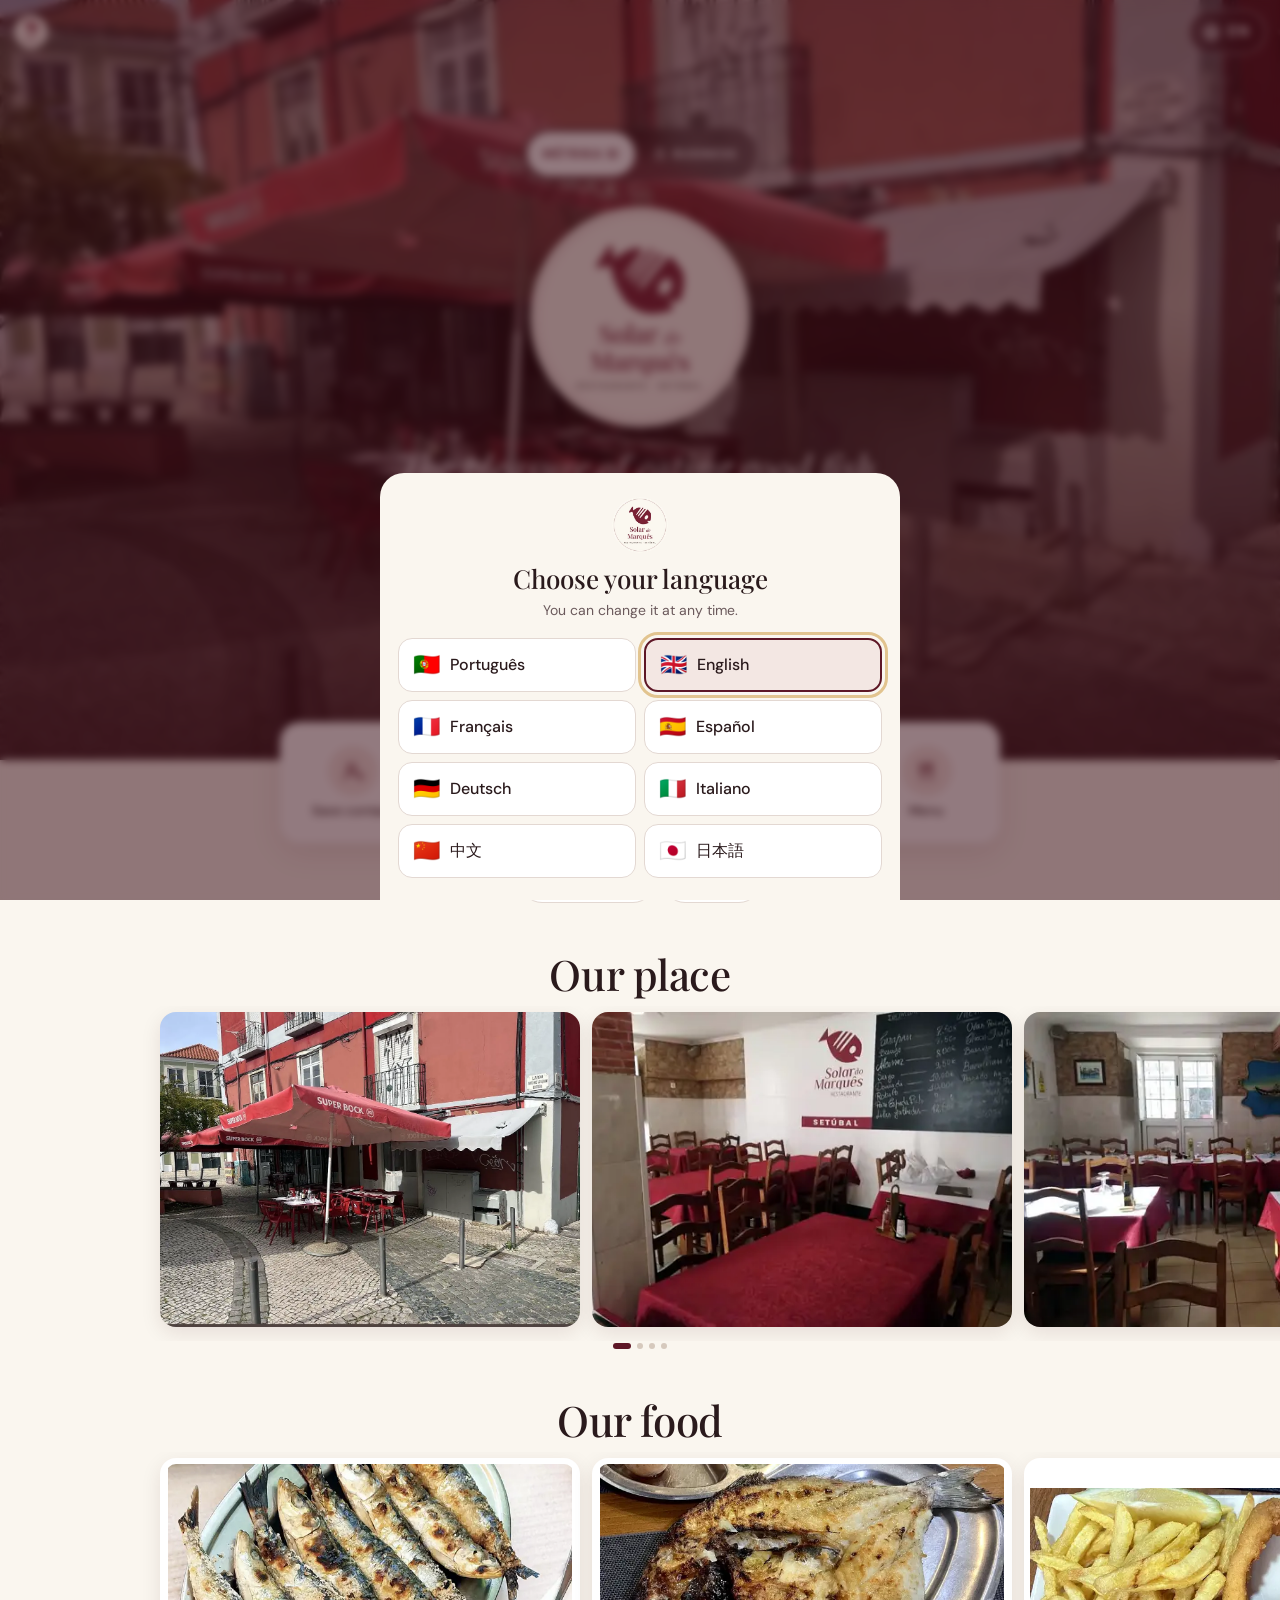
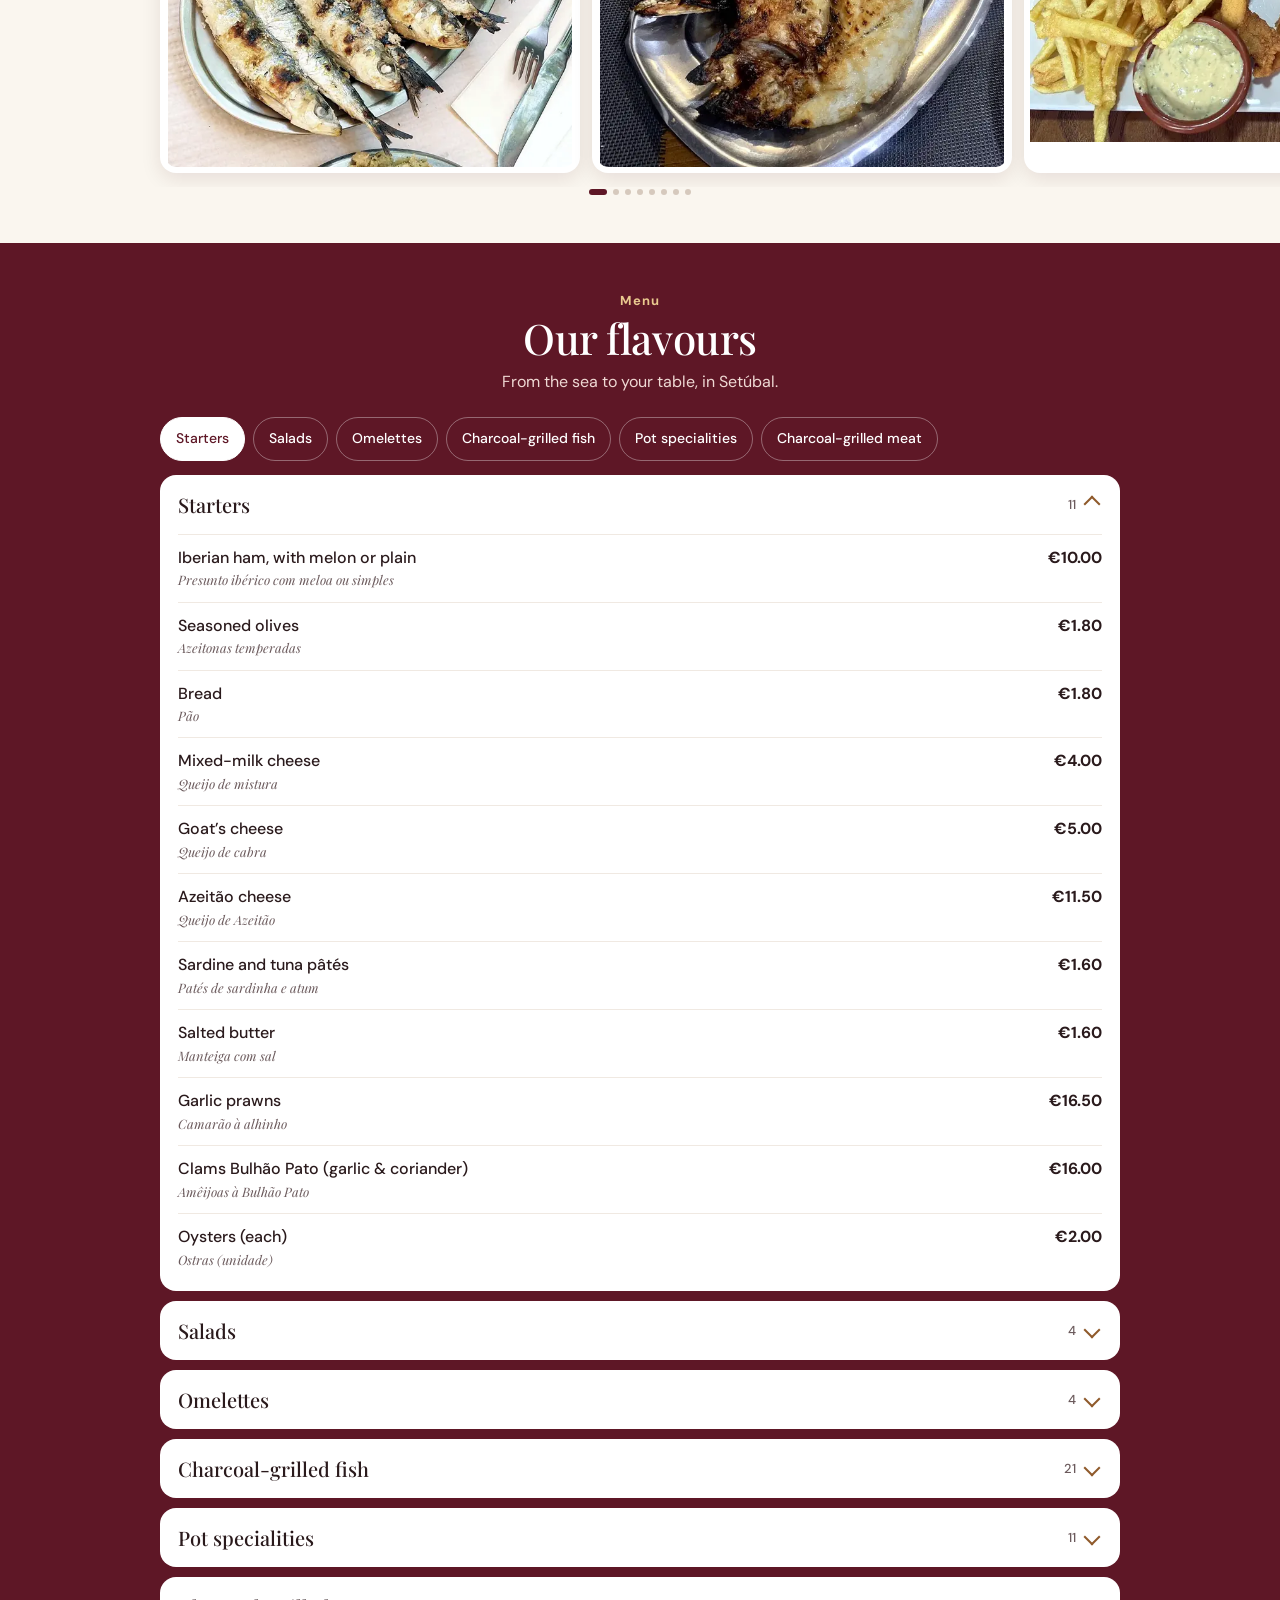
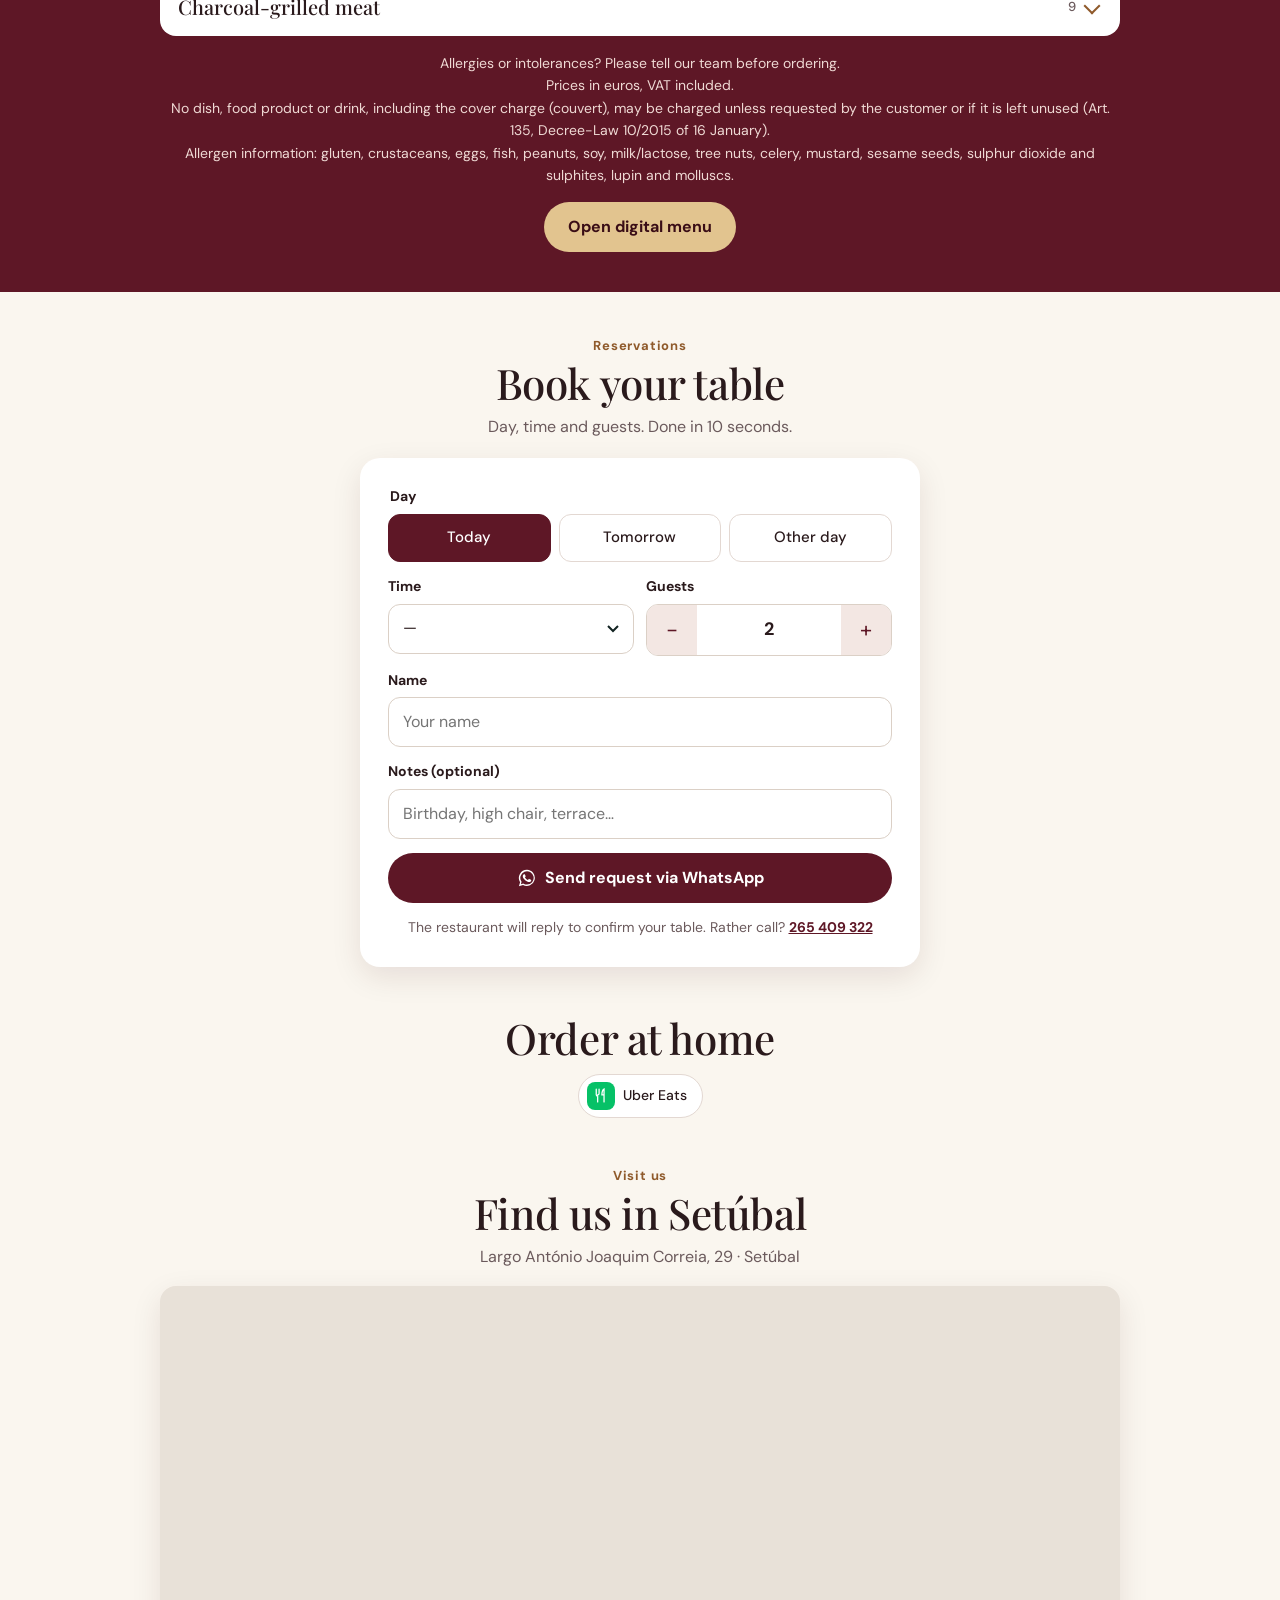
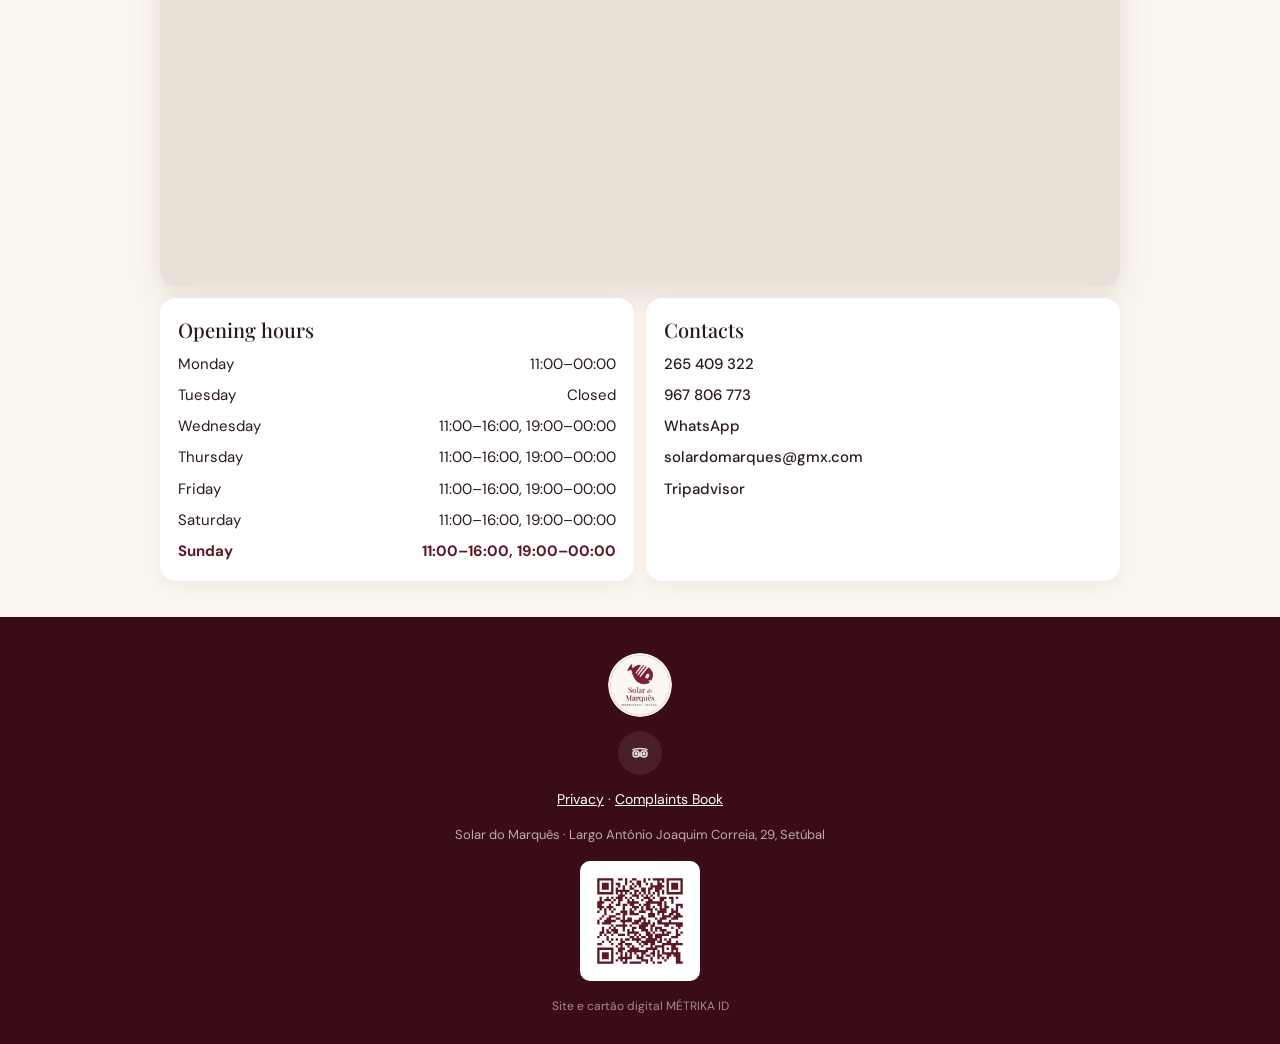
==== commit d6bfbbf7: "Solar do Marquês (Setúbal): MÉTRIKA ID Business no motor Solar Beirão (demo/noindex) Co-Authored-By:" ====
--- a/index.html
+++ b/index.html
@@ -3,25 +3,25 @@
 <head>
 <meta charset="utf-8">
 <meta name="viewport" content="width=device-width,initial-scale=1,viewport-fit=cover">
-<meta name="theme-color" content="#122322">
-<title>O Tavira · Restaurante em Setúbal</title>
-<meta name="description" content="O Tavira em Setúbal: peixe, marisco e cozinha portuguesa. Ementa em 8 línguas, localização e contactos.">
-<link rel="canonical" href="https://o-tavira-setubal.vercel.app/">
+<meta name="theme-color" content="#5e1726">
+<title>Solar do Marquês · Restaurante em Setúbal</title>
+<meta name="description" content="Solar do Marquês em Setúbal: peixe fresco grelhado no carvão, especialidades de tacho e carnes na brasa. Ementa em 8 línguas, localização e contactos.">
+<link rel="canonical" href="https://solar-do-marques-setubal.vercel.app/">
 <meta name="robots" content="noindex">
 <meta property="og:type" content="restaurant.restaurant">
-<meta property="og:title" content="O Tavira · Restaurante em Setúbal">
-<meta property="og:description" content="O Tavira em Setúbal: peixe, marisco e cozinha portuguesa. Ementa em 8 línguas, localização e contactos.">
-<meta property="og:url" content="https://o-tavira-setubal.vercel.app/">
-<meta property="og:image" content="https://o-tavira-setubal.vercel.app/og.jpg">
+<meta property="og:title" content="Solar do Marquês · Restaurante em Setúbal">
+<meta property="og:description" content="Solar do Marquês em Setúbal: peixe fresco grelhado no carvão, especialidades de tacho e carnes na brasa. Ementa em 8 línguas, localização e contactos.">
+<meta property="og:url" content="https://solar-do-marques-setubal.vercel.app/">
+<meta property="og:image" content="https://solar-do-marques-setubal.vercel.app/og.jpg">
 <meta property="og:image:width" content="1200"><meta property="og:image:height" content="630">
 <meta name="twitter:card" content="summary_large_image">
-<script type="application/ld+json">{"@context": "https://schema.org", "@type": "Restaurant", "name": "O Tavira", "url": "https://o-tavira-setubal.vercel.app", "image": "https://o-tavira-setubal.vercel.app/og.jpg", "logo": "https://o-tavira-setubal.vercel.app/icon-512.png", "telephone": "+351910083526", "openingHoursSpecification": [{"@type": "OpeningHoursSpecification", "dayOfWeek": ["Tuesday","Wednesday","Thursday","Friday","Saturday"], "opens": "12:00", "closes": "22:30"}, {"@type": "OpeningHoursSpecification", "dayOfWeek": "Sunday", "opens": "12:00", "closes": "15:30"}], "servesCuisine": ["Portuguese", "Seafood"], "address": {"@type": "PostalAddress", "streetAddress": "Avenida Luísa Todi, 510", "postalCode": "2900-456", "addressLocality": "Setúbal", "addressCountry": "PT"}, "hasMenu": "https://o-tavira-setubal.vercel.app/ementa.html", "sameAs": ["https://www.instagram.com/restaurante_o_tavira/"]}</script>
+<script type="application/ld+json">{"@context": "https://schema.org", "@type": "Restaurant", "name": "Solar do Marquês", "url": "https://solar-do-marques-setubal.vercel.app/", "image": "https://solar-do-marques-setubal.vercel.app/og.jpg", "logo": "https://solar-do-marques-setubal.vercel.app/icon-512.png", "telephone": "+351265409322", "email": "solardomarques@gmx.com", "openingHoursSpecification": [{"@type": "OpeningHoursSpecification", "dayOfWeek": ["Sunday", "Wednesday", "Thursday", "Friday", "Saturday"], "opens": "11:00", "closes": "16:00"}, {"@type": "OpeningHoursSpecification", "dayOfWeek": ["Sunday", "Wednesday", "Thursday", "Friday", "Saturday"], "opens": "19:00", "closes": "23:59"}, {"@type": "OpeningHoursSpecification", "dayOfWeek": ["Monday"], "opens": "11:00", "closes": "23:59"}], "servesCuisine": ["Portuguese", "Seafood"], "address": {"@type": "PostalAddress", "streetAddress": "Largo António Joaquim Correia, 29", "addressLocality": "Setúbal", "addressCountry": "PT"}, "hasMenu": "https://solar-do-marques-setubal.vercel.app/ementa.html", "sameAs": ["https://www.tripadvisor.pt/Restaurant_Review-g189163-d7319413-Reviews-Solar_do_Marques-Setubal_Setubal_District_Alentejo.html"]}</script>
 <link rel="icon" href="favicon-32.png" sizes="32x32">
 <link rel="apple-touch-icon" href="apple-touch-icon.png">
 <link rel="preload" href="assets/fonts/playfair-display-latin-500-normal.woff2" as="font" type="font/woff2" crossorigin>
 <link rel="preload" href="assets/fonts/dm-sans-latin-400-normal.woff2" as="font" type="font/woff2" crossorigin>
-<link rel="preload" href="assets/img/espaco-fachada-1200.webp" as="image" media="(min-width: 641px)">
-<link rel="preload" href="assets/img/espaco-fachada-640.webp" as="image" media="(max-width: 640px)">
+<link rel="preload" href="assets/img/espaco-esplanada-1200.webp" as="image" media="(min-width: 641px)">
+<link rel="preload" href="assets/img/espaco-esplanada-640.webp" as="image" media="(max-width: 640px)">
 <link rel="preconnect" href="https://dnwijjgefcxurdffabyq.supabase.co" crossorigin>
 <link rel="stylesheet" href="styles.css">
 </head>
@@ -29,21 +29,21 @@
 <a class="skip" href="#ementa">Ementa</a>
 
 <header class="topbar" id="topbar">
-  <a class="topbar-brand" href="#topo" aria-label="O Tavira"><img src="assets/img/logo-200.webp" alt="" width="34" height="34"><span data-bind="nome">O Tavira</span></a>
+  <a class="topbar-brand" href="#topo" aria-label="Solar do Marquês"><img src="assets/img/logo-200.webp" alt="" width="34" height="34"><span data-bind="nome">Solar do Marquês</span></a>
   <button class="lang-btn" id="langBtn" type="button" aria-haspopup="dialog"><svg viewBox="0 0 24 24" aria-hidden="true"><circle cx="12" cy="12" r="9"/><path d="M3 12h18M12 3c2.6 2.6 3.8 5.6 3.8 9S14.6 18.4 12 21M12 3C9.4 5.6 8.2 8.6 8.2 12s1.2 6.4 3.8 9"/></svg><span id="langCode">PT</span></button>
 </header>
 
 <main id="topo">
   <section class="hero" id="hero">
     <picture class="hero-bg">
-      <source media="(max-width: 640px)" srcset="assets/img/espaco-fachada-640.webp">
-      <img src="assets/img/espaco-fachada-1200.webp" alt="" fetchpriority="high">
+      <source media="(max-width: 640px)" srcset="assets/img/espaco-esplanada-640.webp">
+      <img src="assets/img/espaco-esplanada-1200.webp" alt="" fetchpriority="high">
     </picture>
     <div class="hero-in">
-      <img class="hero-logo" src="assets/img/logo-400.webp" srcset="assets/img/logo-400.webp 1x, assets/img/logo-600.webp 2x" alt="O Tavira" width="200" height="200">
-      <h1 class="hero-slogan" data-t-obj="slogan">Marisco e peixe fresco todos os dias.</h1>
-      <p class="hero-type" data-t-obj="tipo"></p>
-      <p class="status" id="status" hidden></p>
+      <img class="hero-logo" src="assets/img/logo-400.webp" srcset="assets/img/logo-400.webp 1x, assets/img/logo-600.webp 2x" alt="Solar do Marquês" width="200" height="200">
+      <h1 class="hero-slogan" data-t-obj="slogan">O prazer de comer bom peixe.</h1>
+      <p class="hero-type" data-t-obj="tipo">Restaurante · Peixe na brasa e cozinha portuguesa</p>
+      <p class="status" id="status" style="visibility:hidden">&nbsp;</p>
       <div class="hero-cta">
         <a class="btn btn-gold" href="#reservas" data-t="reserve">Reservar mesa</a>
         <a class="btn btn-glass" href="ementa.html" data-menu-link data-t="seeMenu">Ver ementa</a>
@@ -162,7 +162,7 @@
 <div class="toast" id="toast" role="status" aria-live="polite"></div>
 <aside class="review-panel" id="reviewPanel" hidden></aside>
 
-<noscript><p class="noscript">O Tavira · Avenida Luísa Todi, 510, Setúbal</p></noscript>
+<noscript><p class="noscript">Solar do Marquês · Largo António Joaquim Correia, 29, Setúbal</p></noscript>
 <script src="config.js"></script>
 <script src="i18n.js"></script>
 <script src="alergenios.js"></script>
--- a/styles.css
+++ b/styles.css
@@ -1,4 +1,4 @@
-/* MÉTRIKA ID · Solar Beirão — folha única (motor; só a paleta :root foi ajustada ao brasão) */
+/* MÉTRIKA ID · motor Solar Beirão — paleta Solar do Marquês (bordô do logótipo + marfim) */
 @font-face{font-family:"Playfair Display";src:url(assets/fonts/playfair-display-latin-400-normal.woff2) format("woff2");font-weight:400;font-style:normal;font-display:swap}
 @font-face{font-family:"Playfair Display";src:url(assets/fonts/playfair-display-latin-500-normal.woff2) format("woff2");font-weight:500;font-style:normal;font-display:swap}
 @font-face{font-family:"Playfair Display";src:url(assets/fonts/playfair-display-latin-400-italic.woff2) format("woff2");font-weight:400;font-style:italic;font-display:swap}
@@ -7,9 +7,9 @@
 @font-face{font-family:"DM Sans";src:url(assets/fonts/dm-sans-latin-700-normal.woff2) format("woff2");font-weight:700;font-display:swap}
 
 :root{
-  --navy:#122322;--deep:#0b1716;--sand:#f8f6f1;--card:#fff;--line:#dcd9d0;
-  --ink:#16282a;--muted:#566664;--gold:#d8b68c;--gold-d:#8a6538;--sea:#e4edeb;
-  --r:16px;--shadow:0 10px 30px rgba(11,23,22,.10);
+  --navy:#5e1726;--deep:#3a0d16;--sand:#faf6ef;--card:#fff;--line:#e3d8d2;
+  --ink:#2a1a1c;--muted:#6b5a5c;--gold:#e2c48f;--gold-d:#8f5a2b;--sea:#f3e7e3;
+  --r:16px;--shadow:0 10px 30px rgba(58,13,22,.10);
   --serif:"Playfair Display",Georgia,"Times New Roman",serif;
   --sans:"DM Sans",system-ui,-apple-system,"Segoe UI","PingFang SC","Hiragino Sans","Noto Sans CJK SC",sans-serif;
   --safe-b:env(safe-area-inset-bottom,0px);
@@ -35,7 +35,7 @@
 .topbar-brand img{width:34px;height:34px;border-radius:50%}
 .topbar.solid{background:rgba(248,244,238,.94);backdrop-filter:blur(10px);-webkit-backdrop-filter:blur(10px);box-shadow:0 1px 0 var(--line)}
 .topbar.solid .topbar-brand{opacity:1;pointer-events:auto}
-.lang-btn{display:flex;align-items:center;gap:7px;min-height:44px;padding:0 16px 0 13px;border-radius:999px;border:1px solid rgba(255,255,255,.7);background:rgba(11,23,22,.55);color:#fff;font-weight:700;font-size:15px;letter-spacing:.03em;backdrop-filter:blur(8px);-webkit-backdrop-filter:blur(8px);cursor:pointer;margin-left:auto}
+.lang-btn{display:flex;align-items:center;gap:7px;min-height:44px;padding:0 16px 0 13px;border-radius:999px;border:1px solid rgba(255,255,255,.7);background:rgba(58,13,22,.55);color:#fff;font-weight:700;font-size:15px;letter-spacing:.03em;backdrop-filter:blur(8px);-webkit-backdrop-filter:blur(8px);cursor:pointer;margin-left:auto}
 .lang-btn svg{width:19px;height:19px;fill:none;stroke:currentColor;stroke-width:1.7}
 .topbar.solid .lang-btn{background:var(--navy);border-color:var(--navy)}
 
@@ -43,7 +43,7 @@
 .hero{position:relative;min-height:min(92svh,760px);display:grid;place-items:center;text-align:center;color:#fff;overflow:hidden;padding:84px 18px 70px}
 .hero-bg,.hero-bg img{position:absolute;inset:0;width:100%;height:100%}
 .hero-bg img{object-fit:cover;object-position:center 55%;animation:kb 18s ease-out both}
-.hero::after{content:"";position:absolute;inset:0;background:linear-gradient(180deg,rgba(11,23,22,.40) 0%,rgba(11,23,22,.28) 40%,rgba(42,10,16,.86) 100%)}
+.hero::after{content:"";position:absolute;inset:0;background:linear-gradient(180deg,rgba(58,13,22,.40) 0%,rgba(58,13,22,.28) 40%,rgba(42,10,16,.86) 100%)}
 @keyframes kb{from{transform:scale(1.08)}to{transform:scale(1)}}
 .hero-in{position:relative;z-index:1;display:flex;flex-direction:column;align-items:center;gap:10px;max-width:640px}
 .hero-logo{width:clamp(150px,44vw,220px);height:auto;aspect-ratio:1;border-radius:50%;box-shadow:0 18px 50px rgba(0,0,0,.35)}
@@ -81,7 +81,7 @@
 .rail{display:flex;gap:12px;overflow-x:auto;scroll-snap-type:x mandatory;padding:6px max(16px,calc((100vw - 960px)/2)) 14px;scrollbar-width:none;overscroll-behavior-x:contain;scroll-padding-inline:max(16px,calc((100vw - 960px)/2))}
 .rail::-webkit-scrollbar{display:none}
 .rail>*{scroll-snap-align:start;flex:0 0 auto}
-.rail img{width:min(82vw,420px);aspect-ratio:4/3;object-fit:cover;border-radius:var(--r);background:#ece4da;box-shadow:0 6px 20px rgba(11,23,22,.10)}
+.rail img{width:min(82vw,420px);aspect-ratio:4/3;object-fit:cover;border-radius:var(--r);background:#ece4da;box-shadow:0 6px 20px rgba(58,13,22,.10)}
 .rail-food img{background:#fff;object-fit:contain;padding:6px}
 .dots{display:flex;justify-content:center;gap:6px;margin-top:2px}
 .dots i{width:6px;height:6px;border-radius:50%;background:#d6c9bd;transition:width .25s,background .25s}
@@ -112,7 +112,7 @@
 .menu-foot{margin:16px 0 0;font-size:14px;color:#efd9d4;text-align:center;line-height:1.6}
 
 /* Reviews */
-.score{display:inline-flex;align-items:center;gap:12px;margin:6px 0 10px;padding:10px 18px;background:#fff;border-radius:999px;box-shadow:0 4px 16px rgba(11,23,22,.07)}
+.score{display:inline-flex;align-items:center;gap:12px;margin:6px 0 10px;padding:10px 18px;background:#fff;border-radius:999px;box-shadow:0 4px 16px rgba(58,13,22,.07)}
 .score b{font:500 28px var(--serif)}
 .score small{display:block;color:var(--muted);font-size:13px;text-align:left}
 .gmark{width:26px;height:26px;flex:none}
@@ -120,7 +120,7 @@
 .stars::before{content:"★★★★★"}
 .stars span{position:absolute;inset:0 auto 0 0;overflow:hidden;white-space:nowrap;color:#e3a531}
 .stars span::before{content:"★★★★★"}
-.review{width:min(80vw,340px);background:#fff;border-radius:var(--r);padding:18px;box-shadow:0 6px 20px rgba(11,23,22,.08);display:flex;flex-direction:column;gap:10px}
+.review{width:min(80vw,340px);background:#fff;border-radius:var(--r);padding:18px;box-shadow:0 6px 20px rgba(58,13,22,.08);display:flex;flex-direction:column;gap:10px}
 .review-top{display:flex;align-items:center;gap:10px}
 .avatar{width:40px;height:40px;border-radius:50%;display:grid;place-items:center;background:var(--navy);color:#fff;font-weight:700}
 .review-top b{display:block}
@@ -153,7 +153,7 @@
 .map{border-radius:var(--r);overflow:hidden;box-shadow:var(--shadow);background:#e8e1d8;aspect-ratio:16/10}
 .map iframe{width:100%;height:100%;border:0;display:block}
 .visit-grid{display:grid;grid-template-columns:1fr 1fr;gap:12px;margin-top:12px}
-.card{background:#fff;border-radius:var(--r);padding:18px;box-shadow:0 4px 16px rgba(11,23,22,.06)}
+.card{background:#fff;border-radius:var(--r);padding:18px;box-shadow:0 4px 16px rgba(58,13,22,.06)}
 .card h3{margin:0 0 10px;font:500 20px var(--serif)}
 .hours,.contacts{list-style:none;margin:0;padding:0;display:grid;gap:8px;font-size:15px}
 .hours li{display:flex;justify-content:space-between;gap:10px}
@@ -172,14 +172,14 @@
 .credit{margin:14px 0 0;opacity:.6;font-size:12px}
 
 /* Mobile dock */
-.dock{position:fixed;left:10px;right:10px;bottom:calc(10px + var(--safe-b));z-index:45;display:grid;grid-template-columns:auto auto 1fr;gap:4px;padding:6px;background:rgba(11,23,22,.94);border-radius:20px;box-shadow:0 12px 30px rgba(0,0,0,.25);backdrop-filter:blur(10px);-webkit-backdrop-filter:blur(10px);transform:translateY(140%);transition:transform .3s}
+.dock{position:fixed;left:10px;right:10px;bottom:calc(10px + var(--safe-b));z-index:45;display:grid;grid-template-columns:auto auto 1fr;gap:4px;padding:6px;background:rgba(58,13,22,.94);border-radius:20px;box-shadow:0 12px 30px rgba(0,0,0,.25);backdrop-filter:blur(10px);-webkit-backdrop-filter:blur(10px);transform:translateY(140%);transition:transform .3s}
 .dock.show{transform:none}
 .dock a{display:flex;align-items:center;justify-content:center;gap:6px;min-height:48px;padding:0 11px;border-radius:14px;white-space:nowrap;font-size:14px!important;color:#fff;text-decoration:none;font-weight:700;font-size:15px}
 .dock a svg{width:20px;height:20px}
 .dock a.main{background:var(--gold);color:var(--deep)}
 
 /* Language sheet */
-.sheet{position:fixed;inset:0;z-index:60;background:rgba(11,23,22,.55);display:flex;align-items:flex-end;justify-content:center;backdrop-filter:blur(4px);-webkit-backdrop-filter:blur(4px);animation:fade .2s}
+.sheet{position:fixed;inset:0;z-index:60;background:rgba(58,13,22,.55);display:flex;align-items:flex-end;justify-content:center;backdrop-filter:blur(4px);-webkit-backdrop-filter:blur(4px);animation:fade .2s}
 .sheet-card{width:min(100%,520px);background:var(--sand);border-radius:24px 24px 0 0;padding:24px 18px calc(22px + var(--safe-b));text-align:center;animation:up .3s cubic-bezier(.2,.8,.2,1)}
 .sheet-card img{width:56px;height:56px;border-radius:50%;margin:0 auto 8px}
 .sheet-card h2{margin:0;font:500 26px var(--serif)}
@@ -240,7 +240,7 @@
 .em-cat{scroll-margin-top:150px;margin-bottom:22px}
 .em-cat h2{display:flex;align-items:baseline;justify-content:space-between;gap:10px;margin:0 0 8px;padding:0 4px;font:500 25px/1.2 var(--serif);color:var(--navy)}
 .em-cat h2 small{font:500 13px var(--sans);color:var(--muted);white-space:nowrap}
-.em-cat ul{list-style:none;margin:0;padding:4px 16px;background:#fff;border-radius:var(--r);box-shadow:0 4px 16px rgba(11,23,22,.06)}
+.em-cat ul{list-style:none;margin:0;padding:4px 16px;background:#fff;border-radius:var(--r);box-shadow:0 4px 16px rgba(58,13,22,.06)}
 .em-dish{display:flex;align-items:baseline;gap:12px;padding:14px 0;border-top:1px solid #f0e9e2}
 .em-dish:first-child{border-top:0}
 .em-dish div{flex:1;min-width:0}
@@ -262,8 +262,12 @@
 
 /* Alergénios validados pelo restaurante */
 .al{display:flex;flex-wrap:wrap;gap:4px;margin-top:5px}
-.al i{font-style:normal;font-size:11px;font-weight:700;line-height:1;padding:4px 8px;border-radius:99px;background:rgba(18,35,34,.08);color:var(--navy,#122322);letter-spacing:.01em}
-
-/* O Tavira: a fachada da foto já mostra o nome → sem emblema no hero; áreas de toque 44 px nos contactos */
-.hero-logo{display:none}
+.al i{font-style:normal;font-size:11px;font-weight:700;line-height:1;padding:4px 8px;border-radius:99px;background:rgba(94,23,38,.08);color:var(--navy,#5e1726);letter-spacing:.01em}
+
+/* Solar do Marquês: emblema redondo (provisório) no hero; áreas de toque 44 px nos contactos */
 .contacts a{display:inline-block;padding:13px 8px;margin:-13px -8px}
+.contacts a,#bookCall{display:inline-block;padding:13px 8px;margin:-13px -8px}
+/* reserva o lugar do botão «MÉTRIKA ID | Business» (inserido pelo pro.js) → sem salto do hero (CLS) */
+.hero-in::before{content:"";display:block;height:54px;margin-bottom:16px}
+.hero-in:has(.pro-switch)::before{display:none}
+.skip{min-height:44px;display:inline-flex;align-items:center}
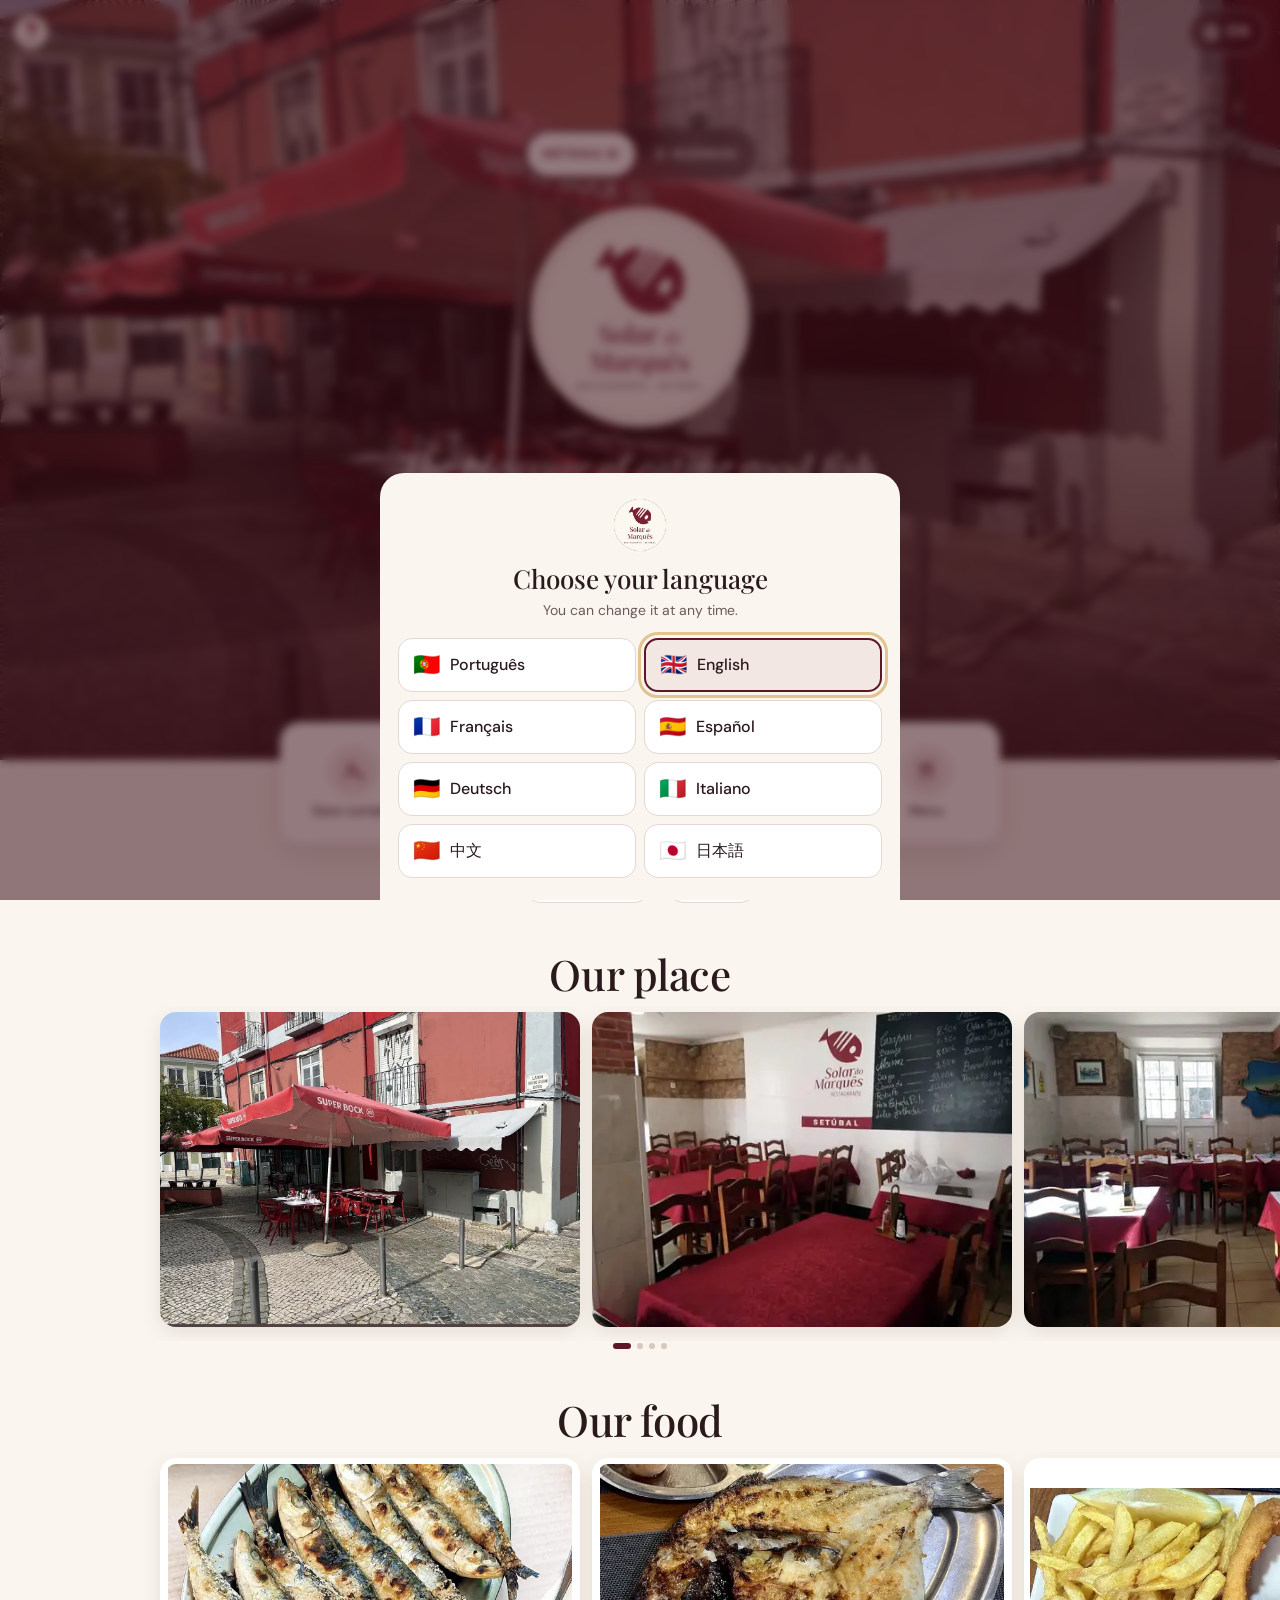
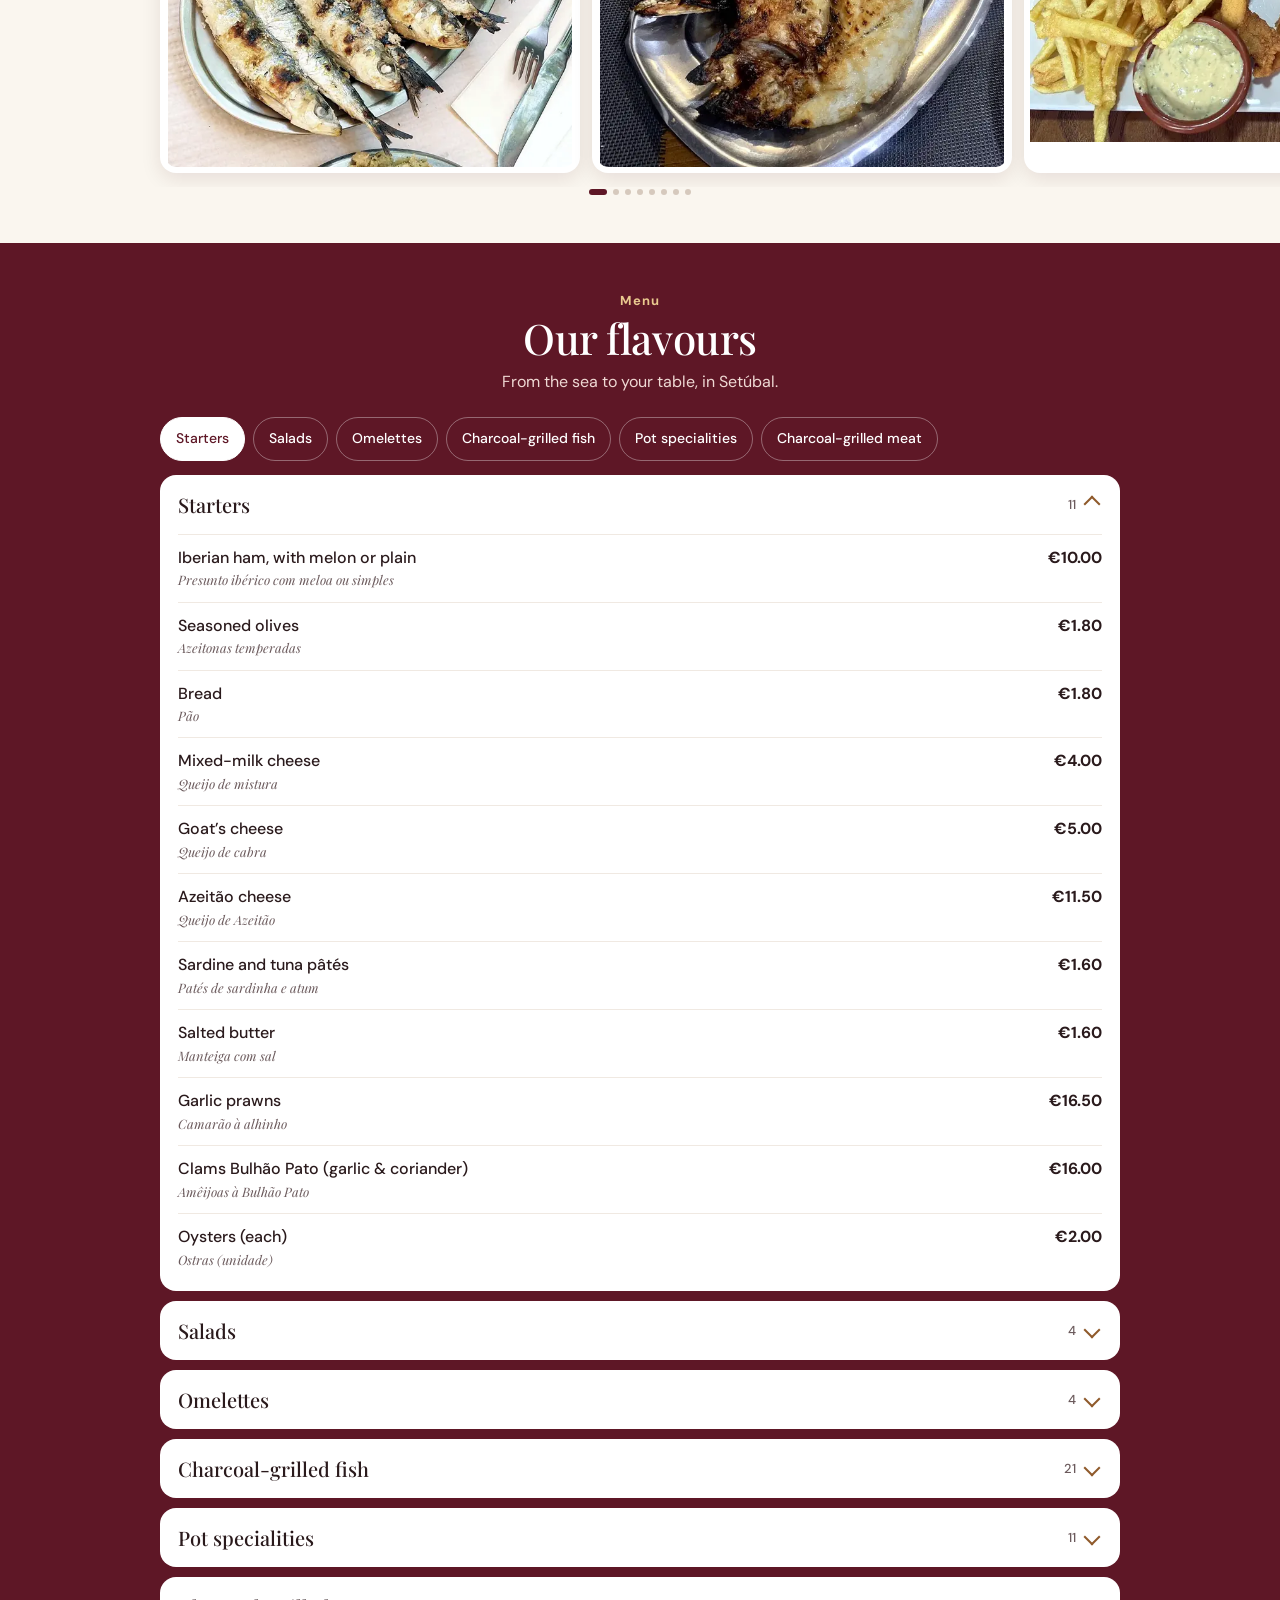
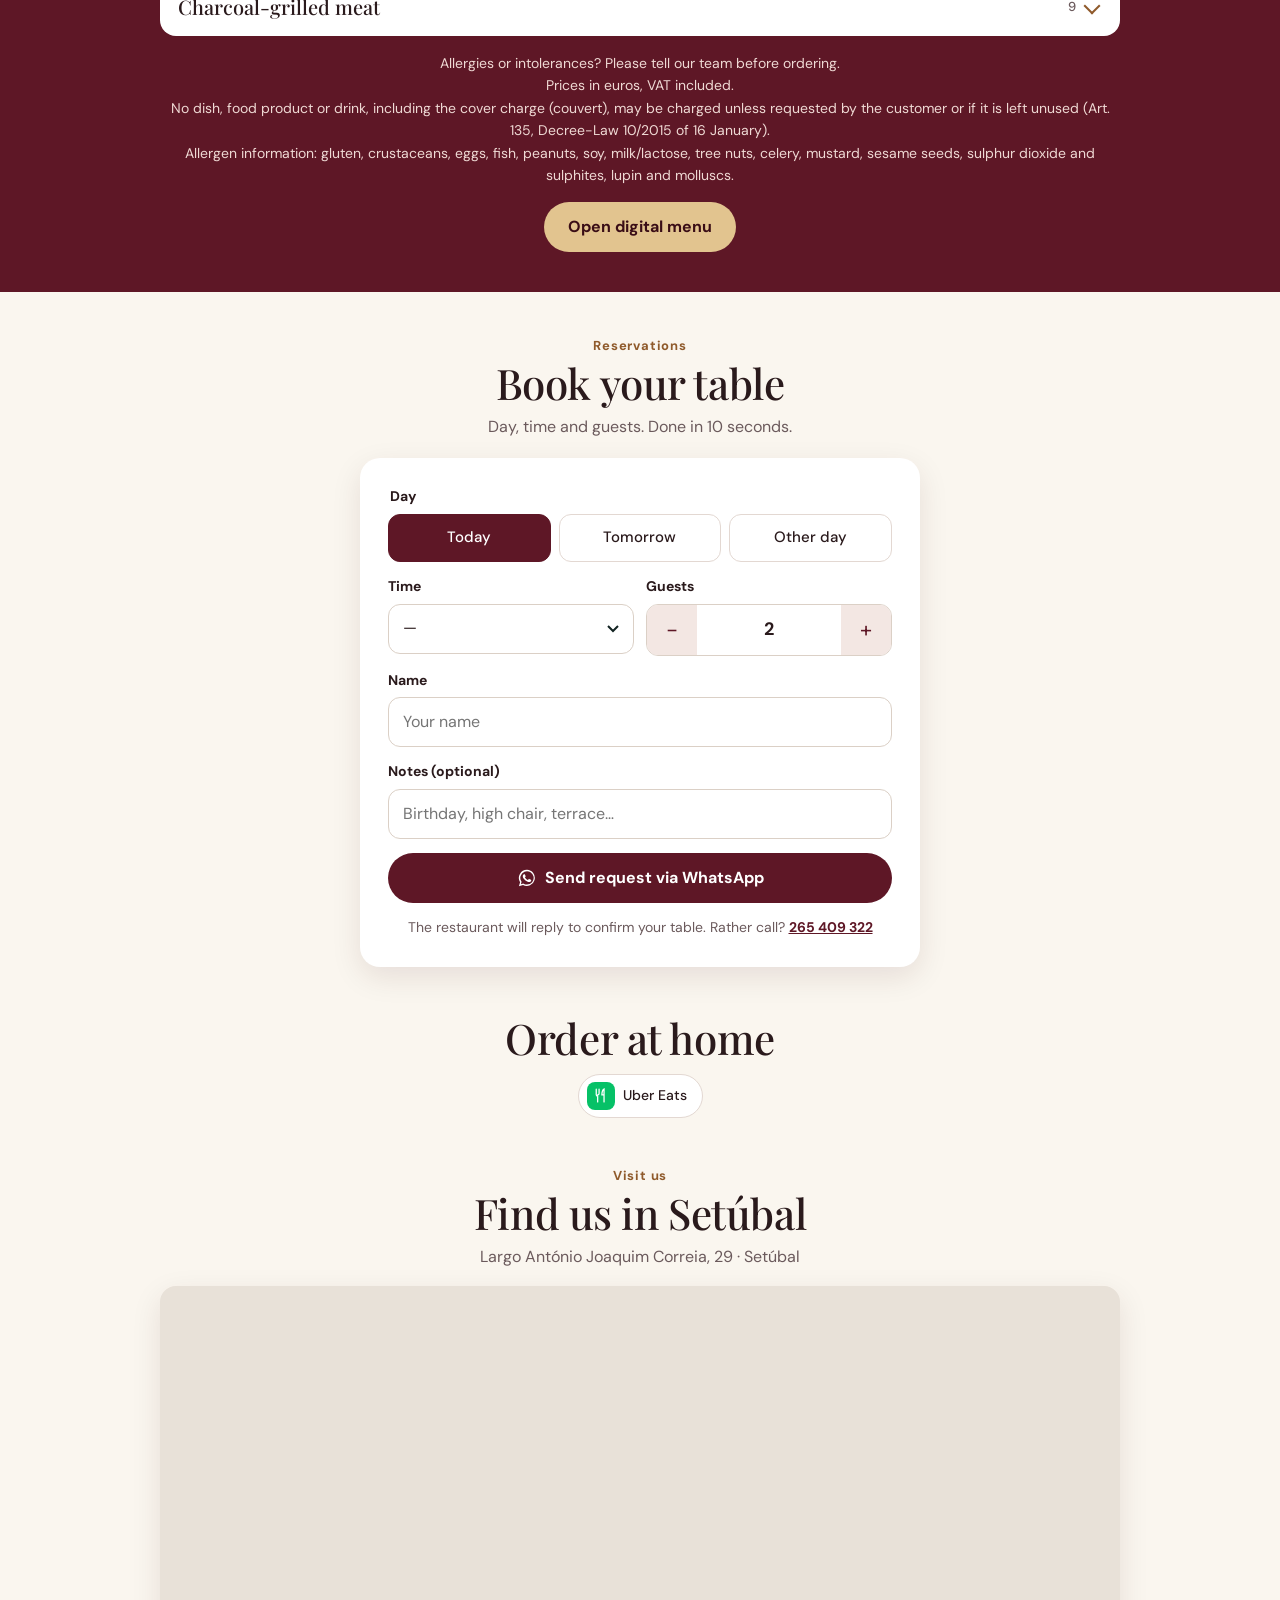
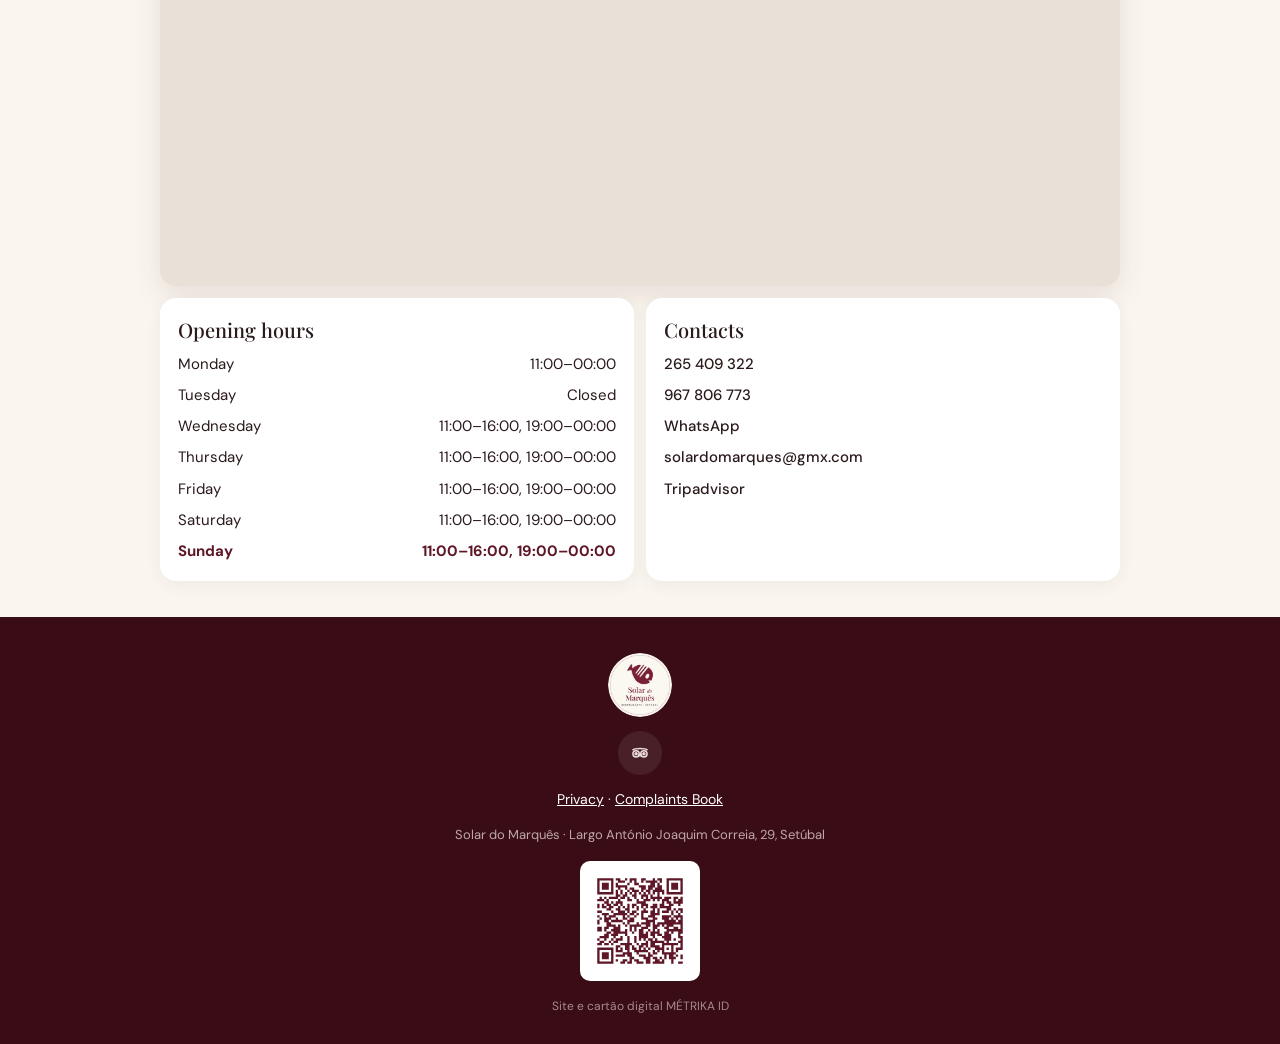
==== commit 1f10fad0: "Solar do Marquês: endereço solar-do-marques-metrika.vercel.app (QR, canonical, vCard, impressão) Co-" ====
--- a/index.html
+++ b/index.html
@@ -6,16 +6,16 @@
 <meta name="theme-color" content="#5e1726">
 <title>Solar do Marquês · Restaurante em Setúbal</title>
 <meta name="description" content="Solar do Marquês em Setúbal: peixe fresco grelhado no carvão, especialidades de tacho e carnes na brasa. Ementa em 8 línguas, localização e contactos.">
-<link rel="canonical" href="https://solar-do-marques-setubal.vercel.app/">
+<link rel="canonical" href="https://solar-do-marques-metrika.vercel.app/">
 <meta name="robots" content="noindex">
 <meta property="og:type" content="restaurant.restaurant">
 <meta property="og:title" content="Solar do Marquês · Restaurante em Setúbal">
 <meta property="og:description" content="Solar do Marquês em Setúbal: peixe fresco grelhado no carvão, especialidades de tacho e carnes na brasa. Ementa em 8 línguas, localização e contactos.">
-<meta property="og:url" content="https://solar-do-marques-setubal.vercel.app/">
-<meta property="og:image" content="https://solar-do-marques-setubal.vercel.app/og.jpg">
+<meta property="og:url" content="https://solar-do-marques-metrika.vercel.app/">
+<meta property="og:image" content="https://solar-do-marques-metrika.vercel.app/og.jpg">
 <meta property="og:image:width" content="1200"><meta property="og:image:height" content="630">
 <meta name="twitter:card" content="summary_large_image">
-<script type="application/ld+json">{"@context": "https://schema.org", "@type": "Restaurant", "name": "Solar do Marquês", "url": "https://solar-do-marques-setubal.vercel.app/", "image": "https://solar-do-marques-setubal.vercel.app/og.jpg", "logo": "https://solar-do-marques-setubal.vercel.app/icon-512.png", "telephone": "+351265409322", "email": "solardomarques@gmx.com", "openingHoursSpecification": [{"@type": "OpeningHoursSpecification", "dayOfWeek": ["Sunday", "Wednesday", "Thursday", "Friday", "Saturday"], "opens": "11:00", "closes": "16:00"}, {"@type": "OpeningHoursSpecification", "dayOfWeek": ["Sunday", "Wednesday", "Thursday", "Friday", "Saturday"], "opens": "19:00", "closes": "23:59"}, {"@type": "OpeningHoursSpecification", "dayOfWeek": ["Monday"], "opens": "11:00", "closes": "23:59"}], "servesCuisine": ["Portuguese", "Seafood"], "address": {"@type": "PostalAddress", "streetAddress": "Largo António Joaquim Correia, 29", "addressLocality": "Setúbal", "addressCountry": "PT"}, "hasMenu": "https://solar-do-marques-setubal.vercel.app/ementa.html", "sameAs": ["https://www.tripadvisor.pt/Restaurant_Review-g189163-d7319413-Reviews-Solar_do_Marques-Setubal_Setubal_District_Alentejo.html"]}</script>
+<script type="application/ld+json">{"@context": "https://schema.org", "@type": "Restaurant", "name": "Solar do Marquês", "url": "https://solar-do-marques-metrika.vercel.app/", "image": "https://solar-do-marques-metrika.vercel.app/og.jpg", "logo": "https://solar-do-marques-metrika.vercel.app/icon-512.png", "telephone": "+351265409322", "email": "solardomarques@gmx.com", "openingHoursSpecification": [{"@type": "OpeningHoursSpecification", "dayOfWeek": ["Sunday", "Wednesday", "Thursday", "Friday", "Saturday"], "opens": "11:00", "closes": "16:00"}, {"@type": "OpeningHoursSpecification", "dayOfWeek": ["Sunday", "Wednesday", "Thursday", "Friday", "Saturday"], "opens": "19:00", "closes": "23:59"}, {"@type": "OpeningHoursSpecification", "dayOfWeek": ["Monday"], "opens": "11:00", "closes": "23:59"}], "servesCuisine": ["Portuguese", "Seafood"], "address": {"@type": "PostalAddress", "streetAddress": "Largo António Joaquim Correia, 29", "addressLocality": "Setúbal", "addressCountry": "PT"}, "hasMenu": "https://solar-do-marques-metrika.vercel.app/ementa.html", "sameAs": ["https://www.tripadvisor.pt/Restaurant_Review-g189163-d7319413-Reviews-Solar_do_Marques-Setubal_Setubal_District_Alentejo.html"]}</script>
 <link rel="icon" href="favicon-32.png" sizes="32x32">
 <link rel="apple-touch-icon" href="apple-touch-icon.png">
 <link rel="preload" href="assets/fonts/playfair-display-latin-500-normal.woff2" as="font" type="font/woff2" crossorigin>
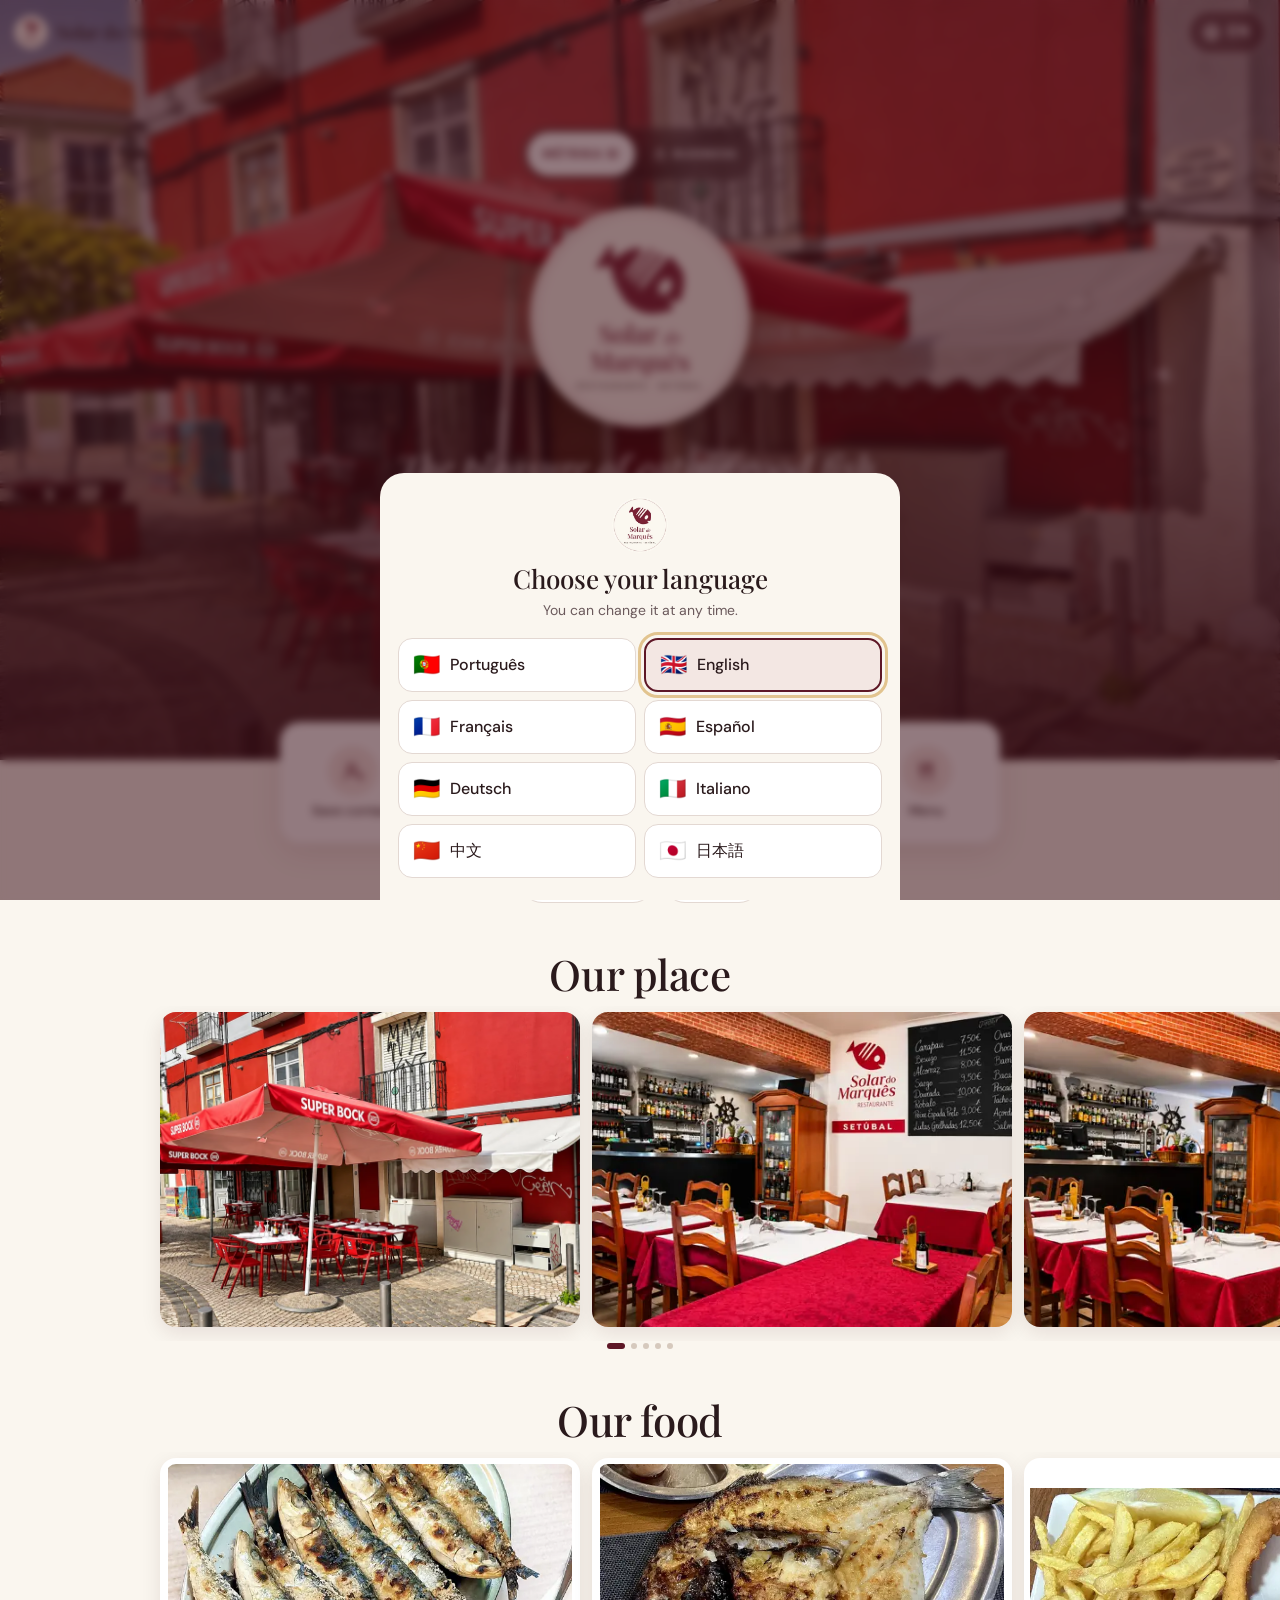
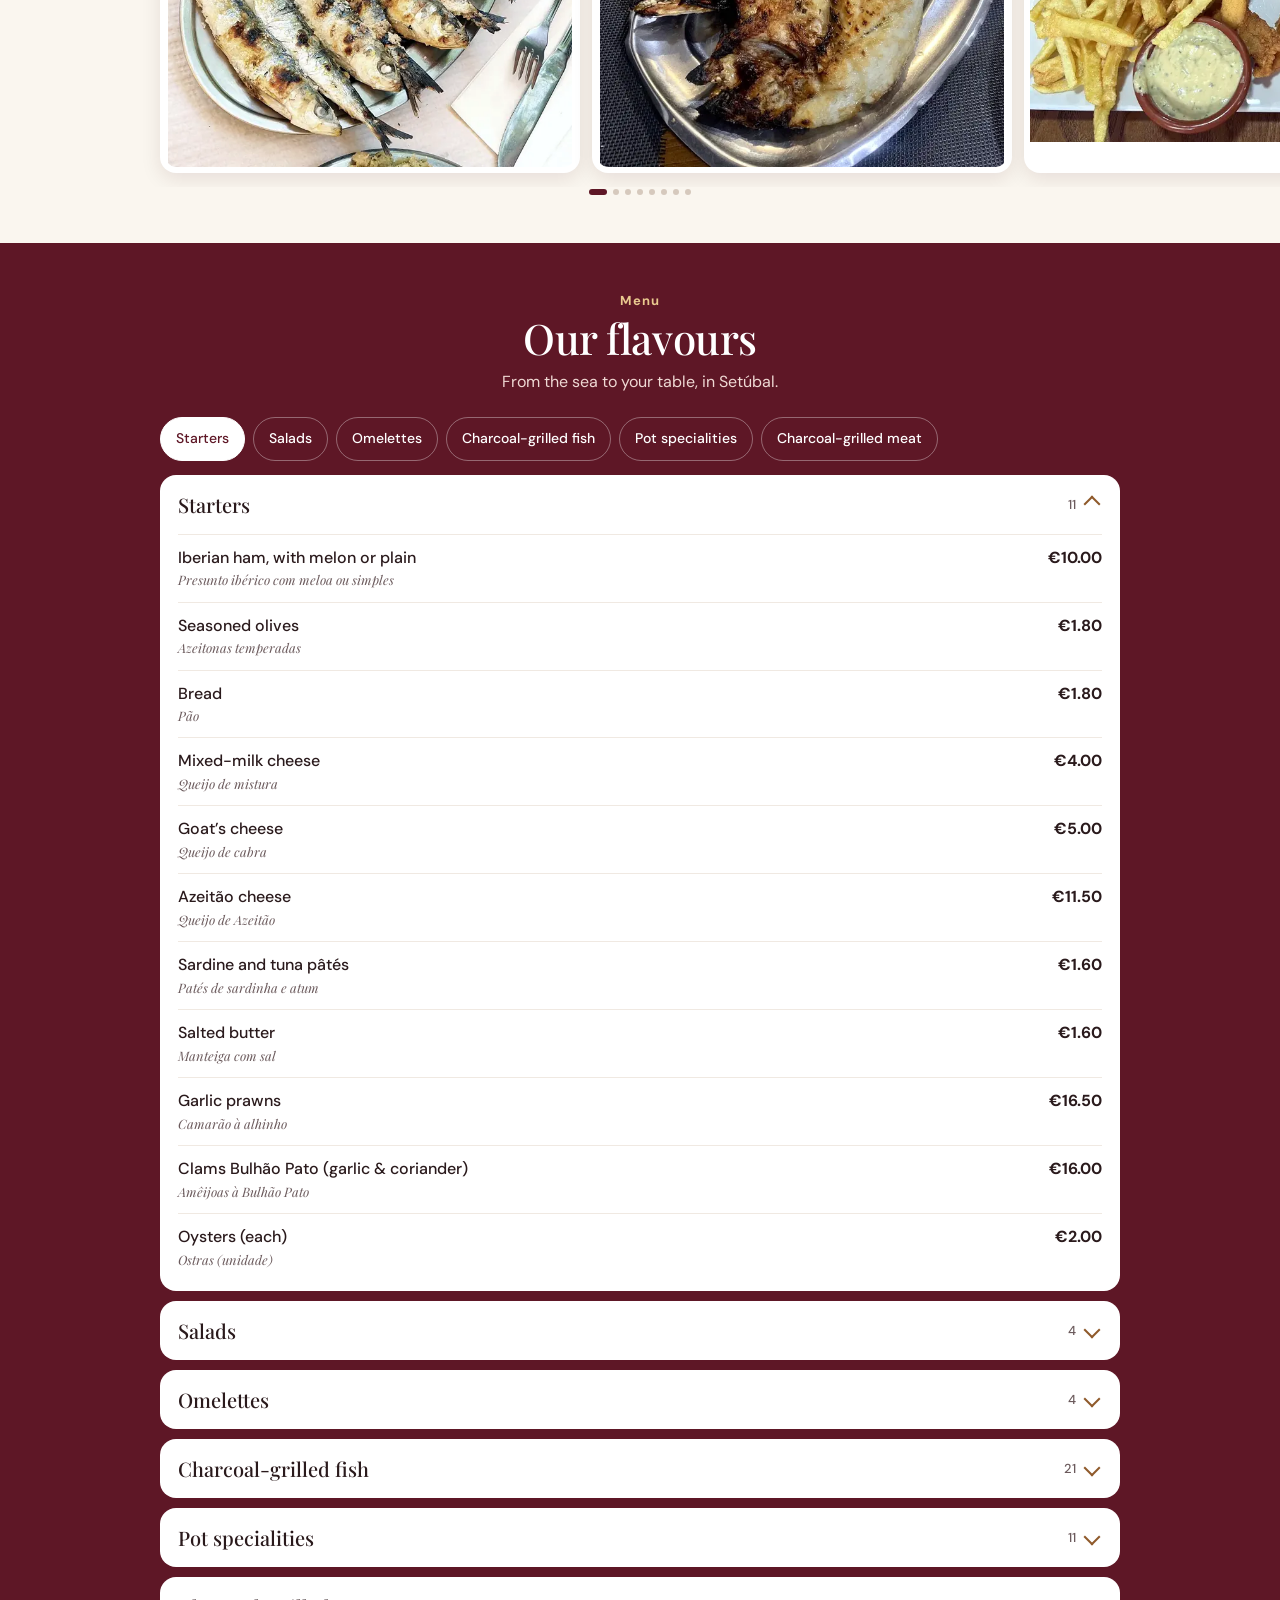
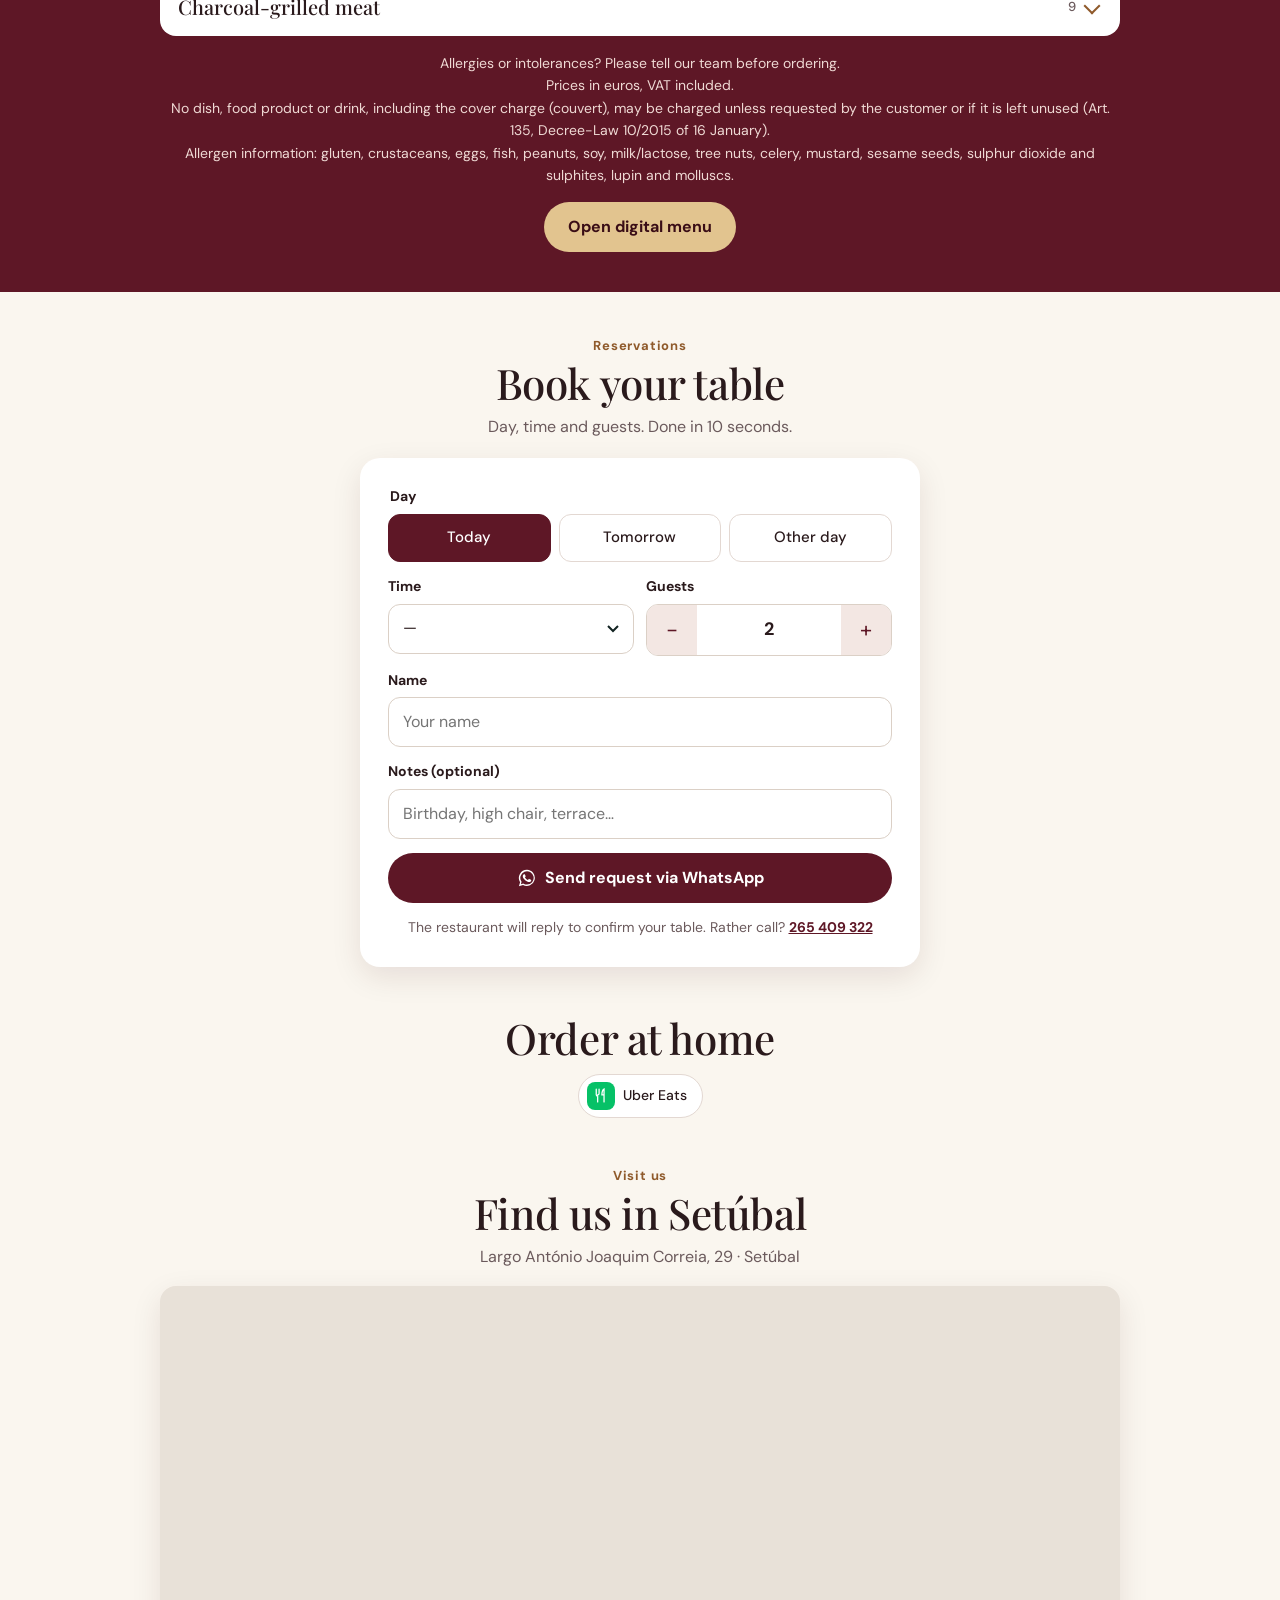
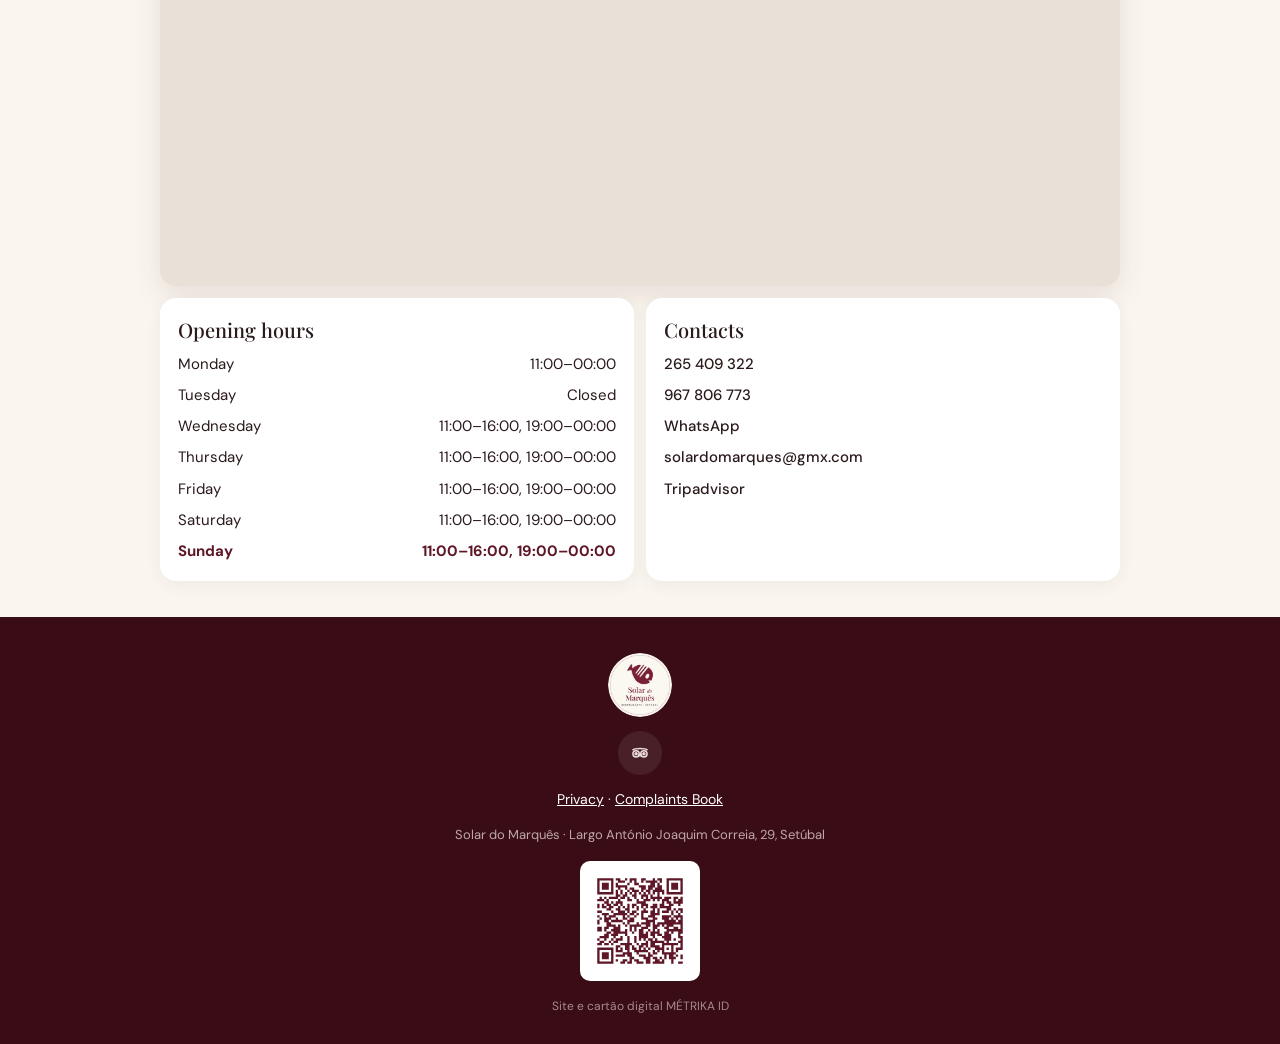
==== commit c0bd84f1: "Solar do Marquês: 5 fotos novas do espaço (enviadas pelo João), hero e OG Co-Authored-By: Claude Opu" ====
--- a/index.html
+++ b/index.html
@@ -20,8 +20,8 @@
 <link rel="apple-touch-icon" href="apple-touch-icon.png">
 <link rel="preload" href="assets/fonts/playfair-display-latin-500-normal.woff2" as="font" type="font/woff2" crossorigin>
 <link rel="preload" href="assets/fonts/dm-sans-latin-400-normal.woff2" as="font" type="font/woff2" crossorigin>
-<link rel="preload" href="assets/img/espaco-esplanada-1200.webp" as="image" media="(min-width: 641px)">
-<link rel="preload" href="assets/img/espaco-esplanada-640.webp" as="image" media="(max-width: 640px)">
+<link rel="preload" href="assets/img/espaco-esplanada-v2-1200.webp" as="image" media="(min-width: 641px)">
+<link rel="preload" href="assets/img/espaco-esplanada-v2-640.webp" as="image" media="(max-width: 640px)">
 <link rel="preconnect" href="https://dnwijjgefcxurdffabyq.supabase.co" crossorigin>
 <link rel="stylesheet" href="styles.css">
 </head>
@@ -36,8 +36,8 @@
 <main id="topo">
   <section class="hero" id="hero">
     <picture class="hero-bg">
-      <source media="(max-width: 640px)" srcset="assets/img/espaco-esplanada-640.webp">
-      <img src="assets/img/espaco-esplanada-1200.webp" alt="" fetchpriority="high">
+      <source media="(max-width: 640px)" srcset="assets/img/espaco-esplanada-v2-640.webp">
+      <img src="assets/img/espaco-esplanada-v2-1200.webp" alt="" fetchpriority="high">
     </picture>
     <div class="hero-in">
       <img class="hero-logo" src="assets/img/logo-400.webp" srcset="assets/img/logo-400.webp 1x, assets/img/logo-600.webp 2x" alt="Solar do Marquês" width="200" height="200">
